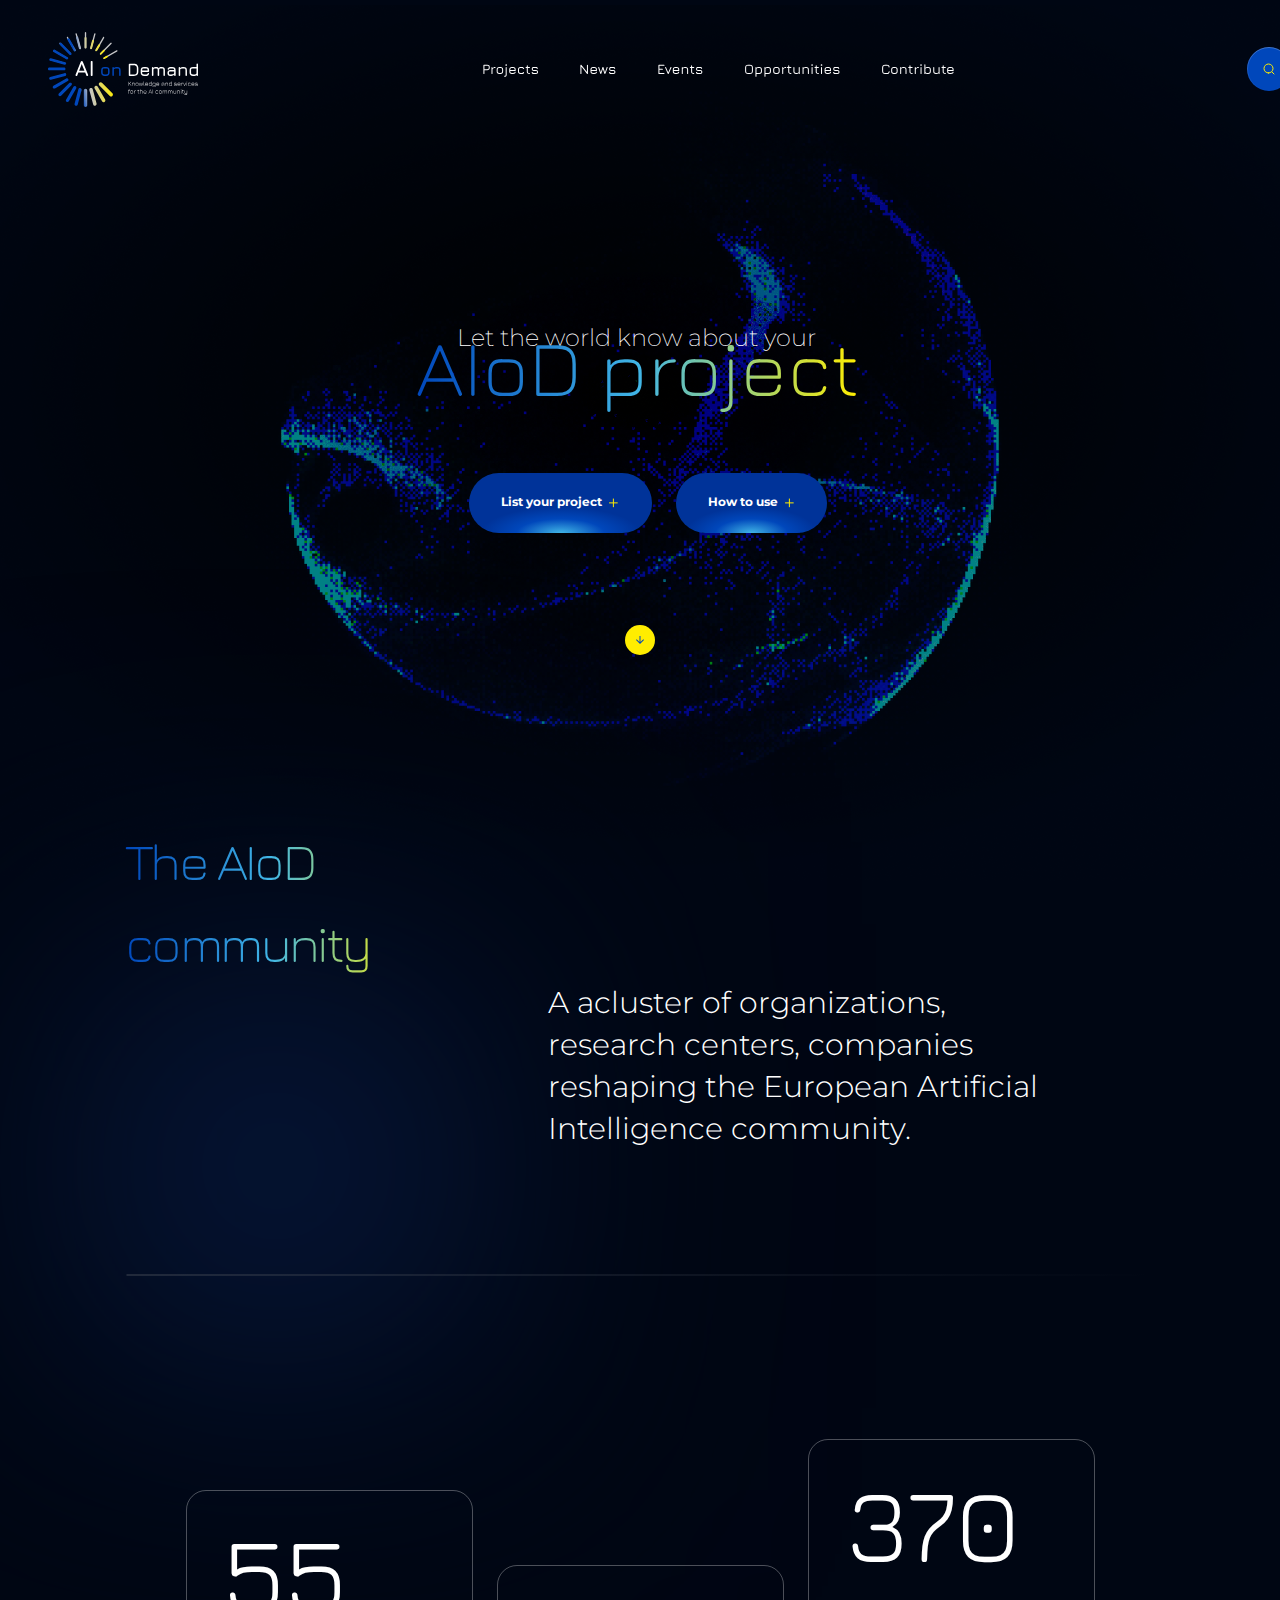
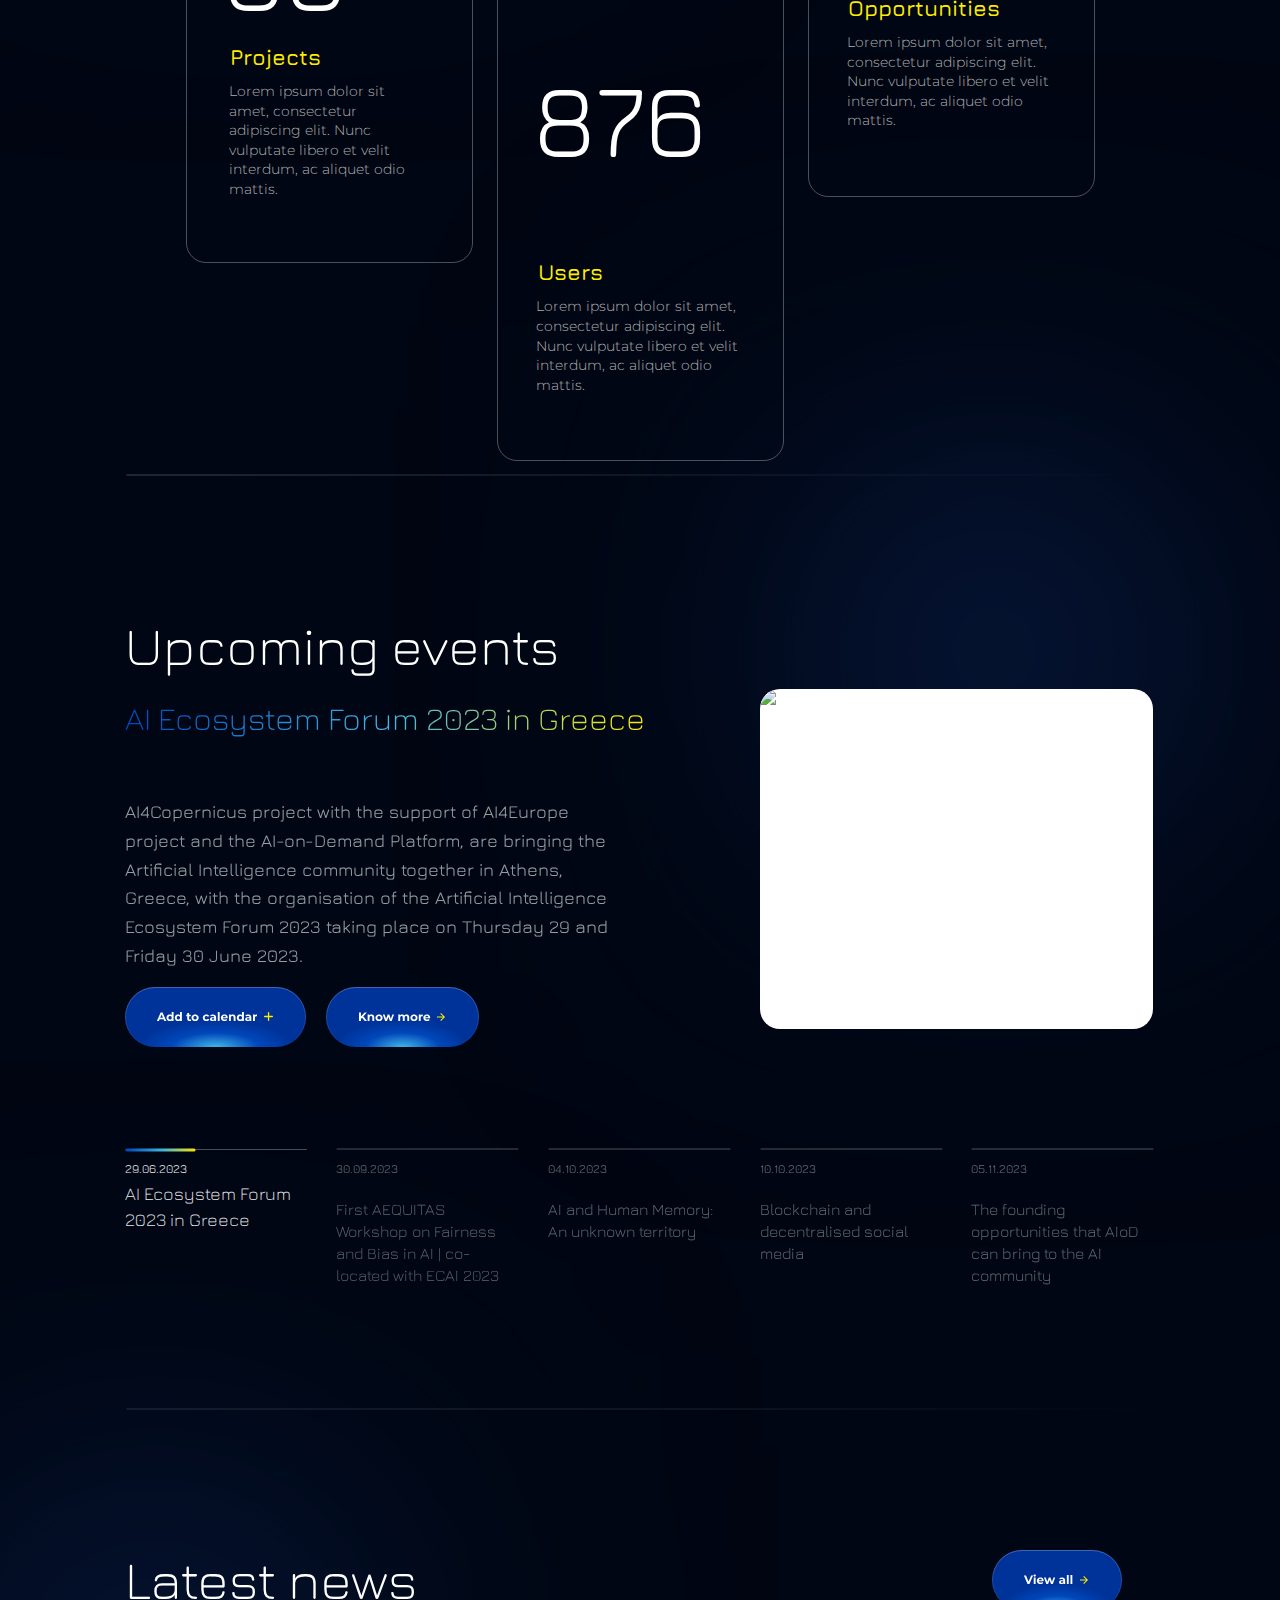
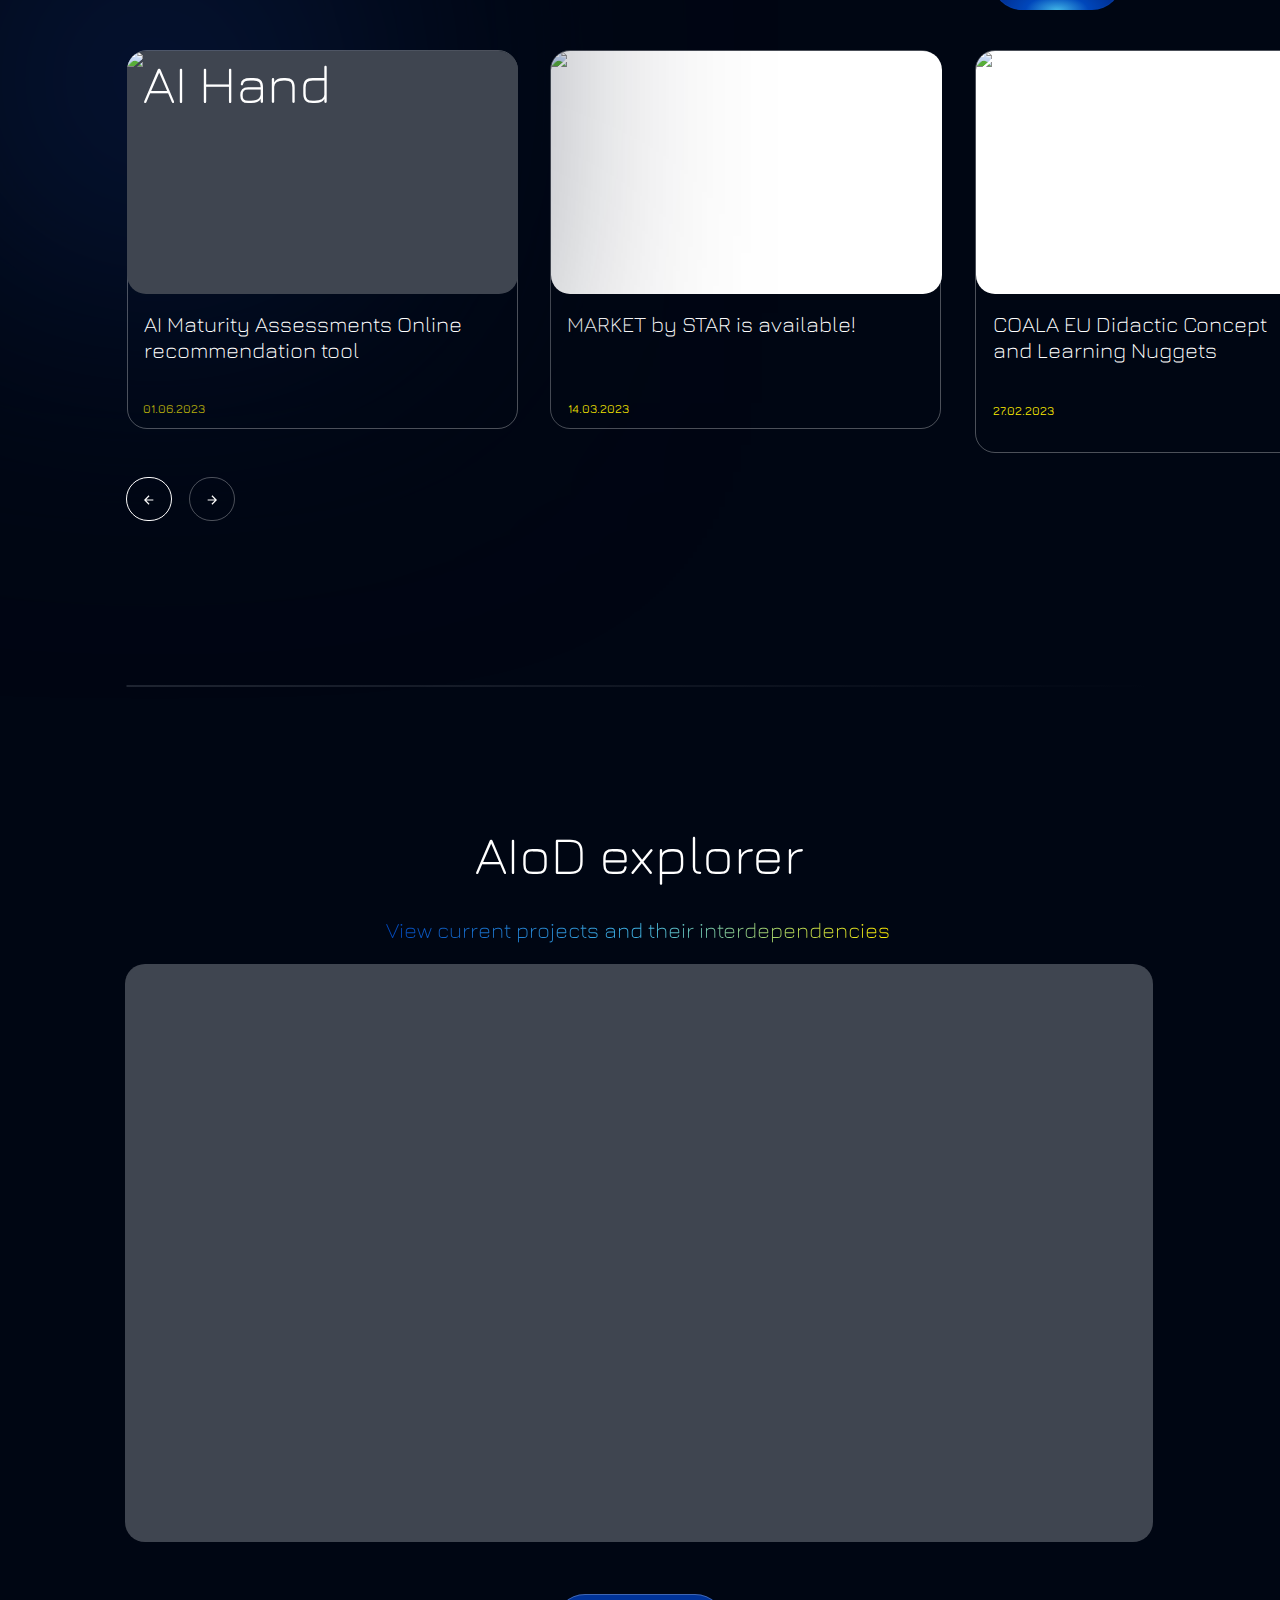
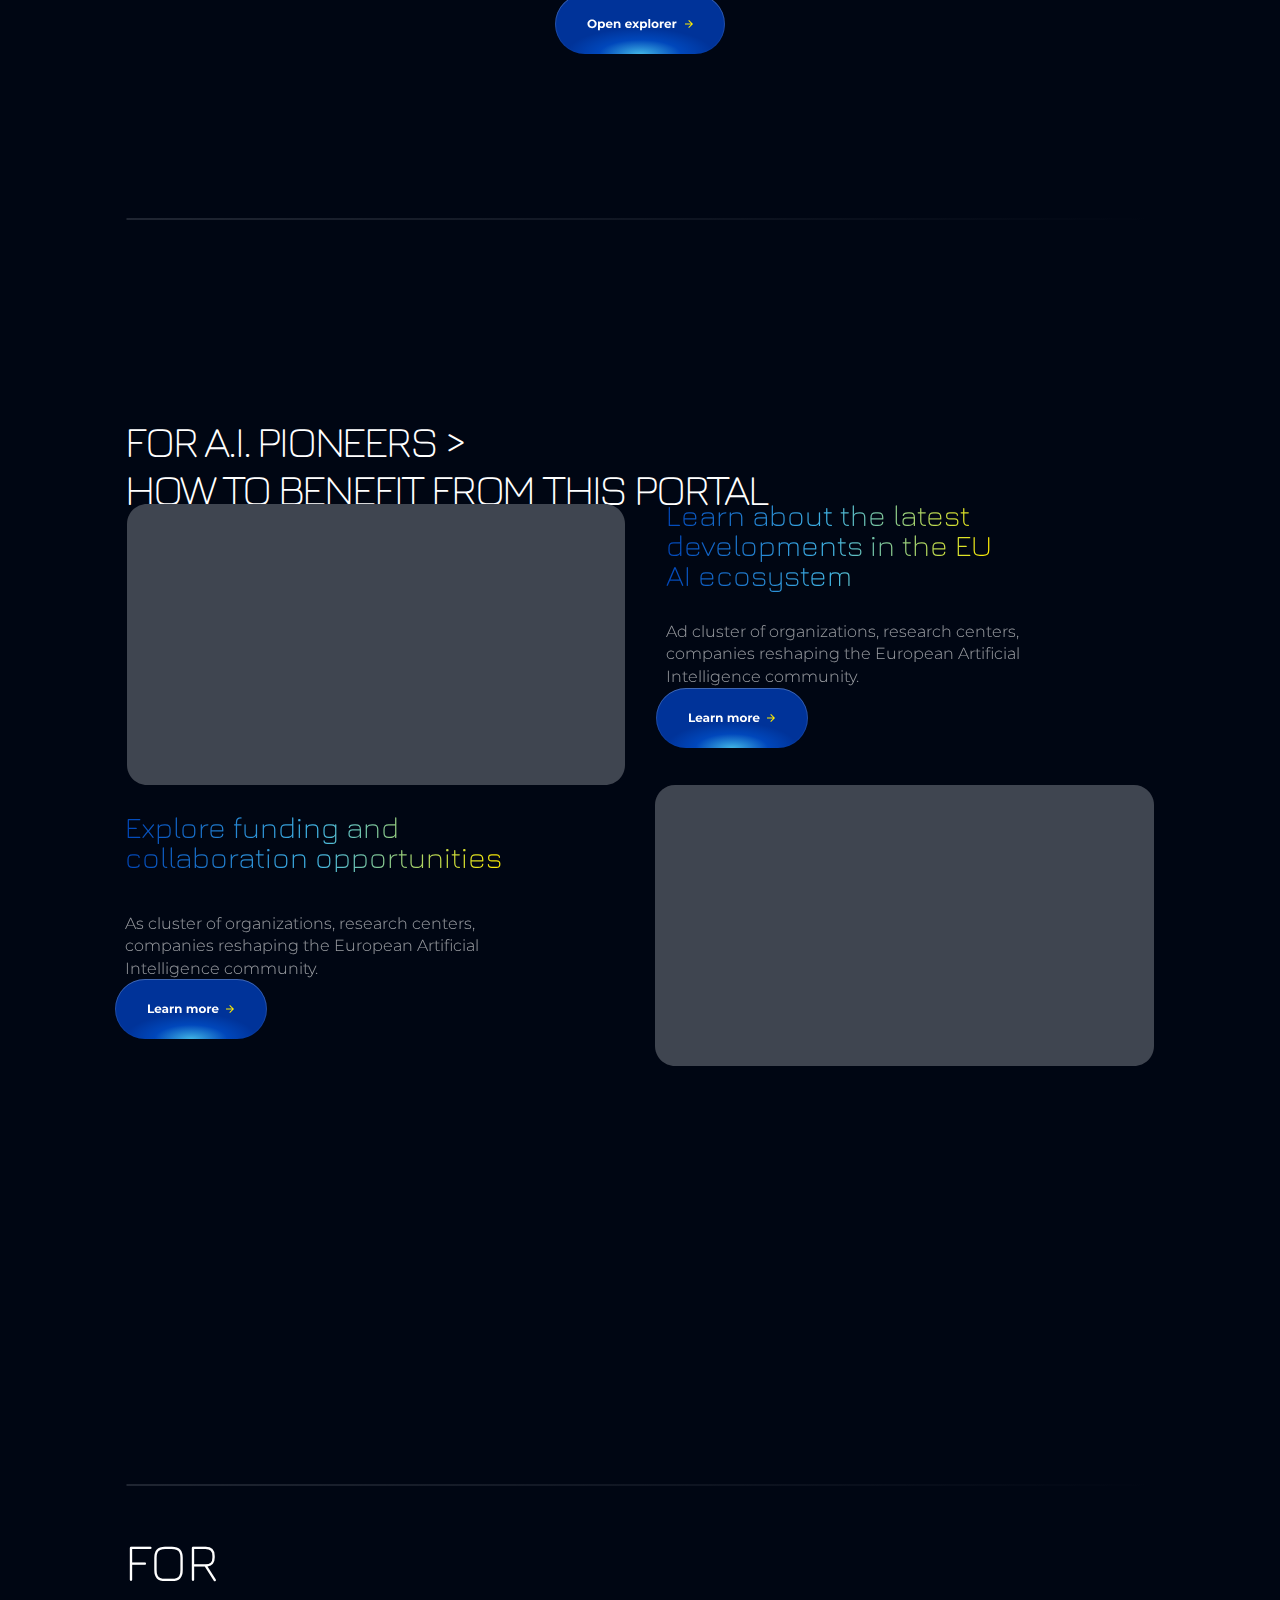
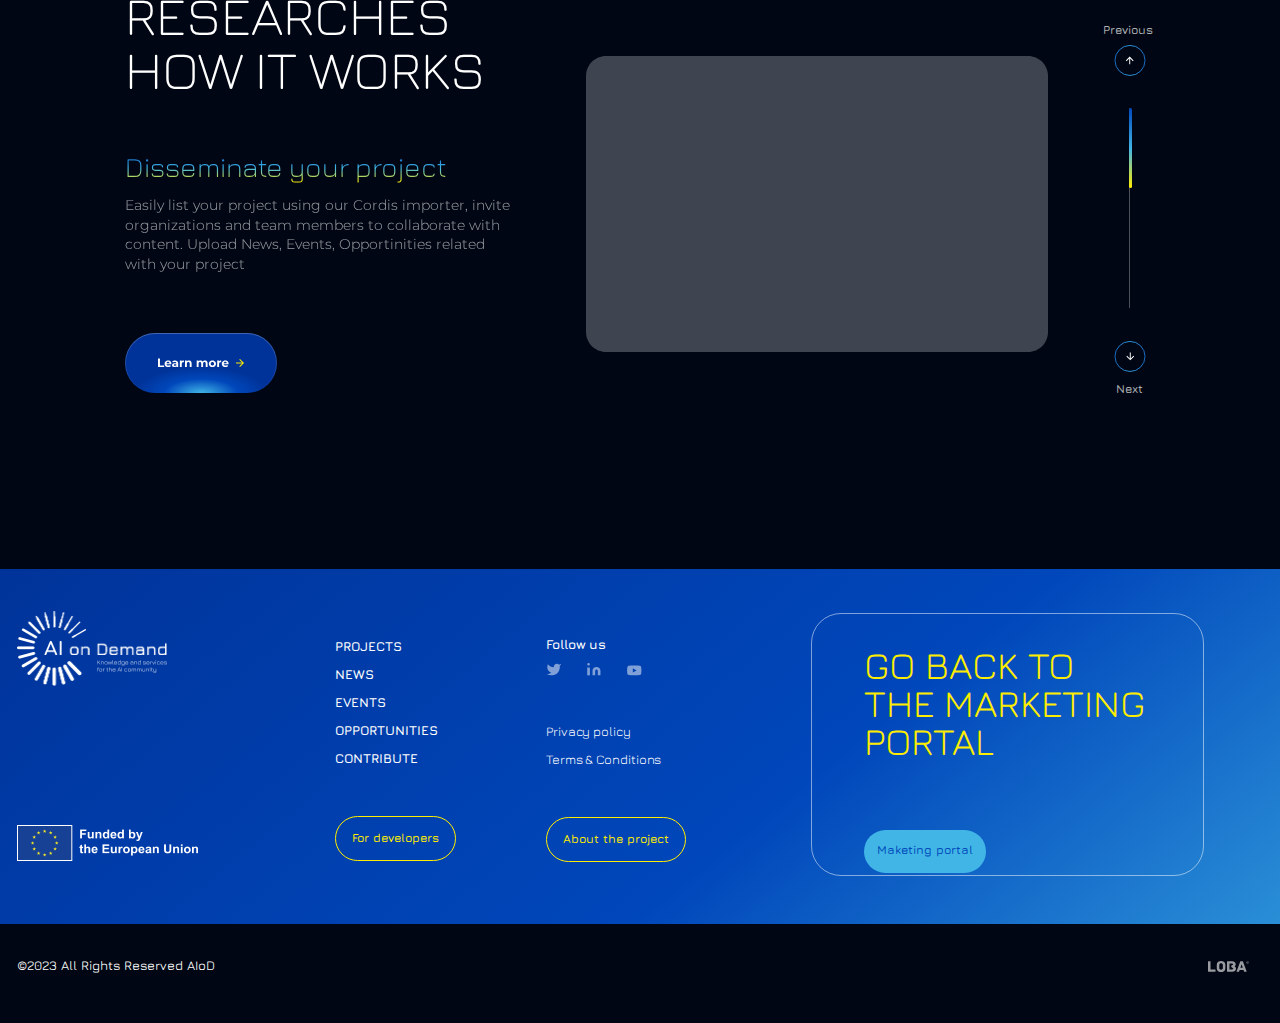
==== index.html @ ac9cb72b "Demo: Index, Login, Register" ====
<!DOCTYPE html>
<html lang="en">
<head>
    <meta charset="utf-8" />
    <!--<meta name=description content="This site was generated with Anima. www.animaapp.com"/>-->
    <!-- <link rel="shortcut icon" type=image/png href="https://animaproject.s3.amazonaws.com/home/favicon.png" /> -->
    <meta name="viewport" content="width=1440, maximum-scale=1.0" />
    <link rel="stylesheet" type="text/css" href="css/main.css" />
    <link rel="stylesheet" type="text/css" href="css/home-1440.css" />
    <link rel="stylesheet" type="text/css" href="css/styleguide.css" />
    <link rel="stylesheet" type="text/css" href="css/globals.css" />
    <title></title>
</head>
<body>
<div class="container-center-horizontal">
    <div class="home-1440 screen">
        <div class="overlap-group9">
            <div class="overlap-group10 jura-light-white-54px">
                <div class="overlap-group7">
                    <img class="frame-32-1" src="img/frame-32-1.png" alt="Frame 32 1" />
                    <div class="rectangle-363"></div>
                    <div class="rectangle-362"></div>
                    <p class="let-the-world-know-about-your valign-text-middle montserrat-extra-light-white-24px">
                        Let the world know about your
                    </p>
                    <div class="a-io-d-project valign-text-middle a-io-d jura-light-white-80px">
                        AIoD project
                    </div>
                    <div class="group-22">
                        <div class="bt">
                            <div class="overlap-group-1">
                                <div class="rectangle-94"></div>
                                <a href="#">
                                <span class="component-60 component">
                                    <span class="know-more montserrat-bold-white-12px">List your project</span>
                                    <img class="send" src="img/send.svg" alt="send" />
                                </span>
                                </a>
                            </div>
                        </div>
                        <div class="bt-1 bt-8">
                            <div class="overlap-group1">
                                <div class="rectangle-94-1"></div>
                                <a href="#">
                                <span class="component-60 component">
                                    <span class="know-more montserrat-bold-white-12px">How to use</span>
                                    <img class="send-1" src="img/send.svg" alt="send" />
                                </span>
                                </a>
                            </div>
                        </div>
                    </div>
                    <p class="a-cluster-of-organiz a-cluster-of montserrat-light-white-30px">
                        A acluster of organizations, research centers, companies reshaping the European Artificial Intelligence
                        community.
                    </p>
                    <div class="the-a-io-d-community jura-light-white-52px">
                        The AIoD community
                    </div>
                    <p class="a-cluster-of-organiz-1 a-cluster-of-organiz-3 montserrat-light-white-16px">
                        Ad cluster of organizations, research centers, companies reshaping the European Artificial Intelligence
                        community.
                    </p>
                    <div class="a-cluster-of-organizations a-cluster-of jura-light-white-30px">
                        Learn about the latest<br />
                        developments in the EU<br />
                        AI ecosystem
                    </div>
                    <p class="a-cluster-of-organiz-2 a-cluster-of-organiz-3 montserrat-light-white-16px">
                        As cluster of organizations, research centers, companies reshaping the European Artificial Intelligence
                        community.
                    </p>
                    <div class="a-cluster-of-organizations-1 jura-light-white-30px">
                        Explore funding and<br /> collaboration opportunities
                    </div>
                    <p class="for-ai-pioneerhow jura-light-white-44px">
                        <span class="jura-light-white-44px">FOR A.I. PIONEERS &gt; <br /> HOW TO BENEFIT FROM THIS PORTAL</span>
                    </p>
                    <div class="group-677">
                        <h1 class="number valign-text-middle jura-normal-white-104px">876</h1>
                        <div class="users jura-semi-bold-yellow-sunshine-22px">Users</div>
                        <p class="lorem-ipsum-dolor-si-2 montserrat-light-silver-chalice-14px">
                            Lorem ipsum dolor sit amet, consectetur adipiscing elit. Nunc vulputate libero et velit interdum, ac
                            aliquet odio mattis.
                        </p>
                    </div>
                    <div class="card01">
                        <div class="img" style="overflow:hidden;background-color: #ffffff;">
                            <img src="https://www.ai4europe.eu/sites/default/files/styles/16_9_2400/public/2023-03/STAR_market_1600x9002.png" alt="Something" width="385" />
                        </div>
                        <div class="texto-1">
                            <div class="pchakra-text">
                                <div class="frame-26">
                                    <p class="i-nergy-open-call-2-evaluation-report valign-text-middle jura-light-white-22px">
                                        MARKET by STAR is available!
                                    </p>
                                </div>
                            </div>
                        </div>
                        <div class="date-container jura-medium-yellow-sunshine-12px">
                            <div class="date valign-text-middle">01.06.2023</div>
                            <div class="date-1 valign-text-middle">14.03.2023</div>
                        </div>
                    </div>
                    <div class="frame-25-1">
                        <p class="ai-ecosystem-forum-2023-in-greece valign-text-middle jura-light-white-32px">
                            AI Ecosystem Forum 2023 in Greece
                        </p>
                        <p class="ai4-copernicus-projec jura-normal-white-18px">
                            AI4Copernicus project with the support of AI4Europe project and the AI-on-Demand Platform, are
                            bringing the Artificial Intelligence community together in Athens, Greece, with the organisation of
                            the Artificial Intelligence Ecosystem Forum 2023 taking place on Thursday 29 and Friday 30 June 2023.
                        </p>
                    </div>
                    <div class="a-io-d-explorer valign-text-middle a-io-d jura-light-white-54px">AIoD explorer</div>
                    <p class="view-current-project valign-text-middle jura-light-white-22px-2">
                        View current projects and their interdependencies
                    </p>
                    <div class="time">
                        <div class="overlap-group5">
                            <div class="destaque">
                                <div class="frame-27">
                                    <div class="spanabsolute-container">
                                        <img class="spanabsolute-1" src="img/span-absolute.svg" alt="span.absolute" />
                                        <div class="spanabsolute-2"></div>
                                    </div>
                                </div>
                                <div class="frame-25-2">
                                    <div class="text-6 valign-text-middle jura-normal-white-12px">29.06.2023</div>
                                    <div class="frame-25-3">
                                        <p class="ai-ecosystem-forum-2023-in-greece-1 valign-text-middle jura-light-white-18px">
                                            AI Ecosystem Forum 2023 in Greece
                                        </p>
                                    </div>
                                </div>
                            </div>
                            <div class="overlap-group1-1">
                                <div class="spanabsolute"></div>
                                <div class="frame-25">
                                    <div class="pchakra-text-1">
                                        <div class="text valign-text-middle jura-normal-white-12px">30.09.2023</div>
                                    </div>
                                    <p class="lorem-ipsum-dolor-si valign-text-middle jura-light-white-16px">
                                        First AEQUITAS Workshop on Fairness and Bias in AI | co-located with ECAI 2023
                                    </p>
                                </div>
                            </div>
                        </div>
                        <div class="overlap-group">
                            <div class="spanabsolute"></div>
                            <div class="frame-25">
                                <div class="pchakra-text-1">
                                    <div class="text valign-text-middle jura-normal-white-12px">04.10.2023</div>
                                </div>
                                <p class="lorem-ipsum-dolor-si-1 valign-text-middle jura-light-white-16px">
                                    AI and Human Memory: An unknown territory
                                </p>
                            </div>
                        </div>
                        <div class="overlap-group">
                            <div class="spanabsolute"></div>
                            <div class="frame-25">
                                <div class="pchakra-text-1">
                                    <div class="text valign-text-middle jura-normal-white-12px">10.10.2023</div>
                                </div>
                                <p class="lorem-ipsum-dolor-si-1 valign-text-middle jura-light-white-16px">
                                    Blockchain and decentralised social media
                                </p>
                            </div>
                        </div>
                        <div class="overlap-group4">
                            <div class="spanabsolute"></div>
                            <div class="frame-25">
                                <div class="pchakra-text-1">
                                    <div class="text valign-text-middle jura-normal-white-12px">05.11.2023</div>
                                </div>
                                <p class="lorem-ipsum-dolor-si valign-text-middle jura-light-white-16px">
                                    The founding opportunities that AIoD can bring to the AI community
                                </p>
                            </div>
                        </div>
                        <div class="frame-25-4">
                            <div class="pchakra-text-2"></div>
                        </div>
                    </div>
                    <div class="img-1" style="overflow:hidden; background-color:#fff;">
                        <img src="https://www.ai4europe.eu/sites/default/files/styles/16_9_2400/public/2023-05/generic%20use_AI%20Ecosystem%20Forum_1033x591_0.jpg" width="600" height="320" alt="AI Ecosystem Forum" />
                    </div>
                    <div class="img-2"></div>
                    <div class="rectangle-347"></div>
                    <div class="rectangle-348"></div>
                    <div class="rectangle-351"></div>
                    <div class="rectangle-352"></div>
                    <div class="rectangle-353"></div>
                    <div class="rectangle-349"></div>
                    <div class="group-663">
                        <img class="rectangle-100" src="img/rectangle-100.svg" alt="Rectangle 100" />
                        <div class="flex-row">
                            <div class="group-662">
                                <p class="for-researches-how-it-works valign-text-middle jura-light-white-54px">
                      <span
                      ><span class="jura-light-white-54px">F</span
                      ><span class="jura-light-white-54px">OR RESEARCHES HOW IT WORKS</span>
                      </span>
                                </p>
                                <div class="disseminate-your-project jura-light-white-28px">Disseminate your project</div>
                                <p class="easily-list-your-pro montserrat-light-white-14px">
                                    Easily list your project using our Cordis importer, invite organizations and team members to
                                    collaborate with content. Upload News, Events, Opportinities related with your project
                                </p>
                            </div>
                            <div class="flex-col">
                                <img class="rectangle-101" src="img/rectangle-101.svg" alt="Rectangle 101" />
                                <img class="rectangle-99" src="img/rectangle-99-1.svg" alt="Rectangle 99" />
                            </div>
                        </div>
                    </div>
                    <div class="group-720">
                        <div class="group-658">
                            <div class="previous valign-text-middle jura-semi-bold-white-12px-2">Previous</div>
                            <div class="frame-24">
                                <img class="frame-24-item" src="img/bt.svg" alt="Bt" />
                                <div class="frame-25-5">
                                    <div class="spanabsolute-container-1">
                                        <div class="spanabsolute-3"></div>
                                        <div class="spanabsolute-4"></div>
                                    </div>
                                </div>
                                <img class="frame-24-item" src="img/bt-1.svg" alt="Bt" />
                            </div>
                        </div>
                        <div class="next valign-text-middle jura-semi-bold-white-12px-2">Next</div>
                    </div>
                    <a href="#">
                        <div class="group-712">
                            <img class="x" src="img/-.svg" alt="+" />
                        </div>
                    </a>
                    <a href="#">
                        <div class="group-713">
                            <img class="vector" src="img/vector.svg" alt="Vector" />
                        </div>
                    </a>
                    <a href="#">
                    <div class="group-716"><img class="vector" src="img/vector.svg" alt="Vector" /></div>
                    </a>
                    <a href="#">
                        <div class="group-713-1 group-713-5"><img class="vector" src="img/vector.svg" alt="Vector" /></div>
                    </a>
                    <a href="#">
                    <div class="group-713-2 group-713-5"><img class="vector" src="img/vector.svg" alt="Vector" /></div>
                    </a>
                    <a href="#">
                        <div class="group-713-3 group-713-5"><img class="vector" src="img/vector.svg" alt="Vector" /></div>
                    </a>
                    <div class="component-61 component">
                        <div class="seta">
                            <a href="#events">
                                <div class="overlap-group-2"><img class="vector" src="img/vector-10.svg" alt="Vector" /></div>
                            </a>
                        </div>
                    </div>
                </div>

                <div class="overlap-group8">
                    <div class="rectangle-364"></div>
                    <div class="latest-news valign-text-middle">Latest news</div>
                    <div class="card01-1 card01-3">
                        <div class="img-3" style="overflow:hidden;">
                            <img src="https://www.ai4europe.eu/sites/default/files/styles/16_9_600/public/2023-06/Immagine%202023-06-01%20120310.png" width="450" alt="AI Hand" />
                        </div>
                        <div class="texto">
                            <div class="pchakra-text">
                                <div class="frame-26">
                                    <p class="irida-labs-to-exhibi valign-text-middle jura-light-white-22px">
                                        AI Maturity Assessments Online<br /> recommendation tool
                                    </p>
                                </div>
                            </div>
                        </div>
                    </div>
                </div>
                <div class="bt-2 bt-8"><img class="send-2" src="img/send-2.svg" alt="send" /></div>
                <div class="group-32">
                    <div class="bt-3 bt-8"><img class="send-3" src="img/send-3.svg" alt="send" /></div>
                </div>
                <a href="#">
                    <div class="group-713-4 group-713-5">
                        <img class="vector" src="img/vector.svg" alt="Vector" />
                    </div>
                </a>
                <div class="group-675">
                    <div class="number valign-text-middle jura-normal-white-104px">55</div>
                    <div class="projects jura-semi-bold-yellow-sunshine-22px">Projects</div>
                    <p class="lorem-ipsum-dolor-si-3 montserrat-light-silver-chalice-14px">
                        Lorem ipsum dolor sit amet, consectetur adipiscing elit. Nunc vulputate libero et velit interdum, ac
                        aliquet odio mattis.
                    </p>
                </div>
                <div class="group-679">
                    <div class="number-1 valign-text-middle jura-normal-white-104px">370</div>
                    <div class="opportunities jura-semi-bold-yellow-sunshine-22px">Opportunities</div>
                    <p class="lorem-ipsum-dolor-si-4 montserrat-light-silver-chalice-14px">
                        Lorem ipsum dolor sit amet, consectetur adipiscing elit. Nunc vulputate libero et velit interdum, ac
                        aliquet odio mattis.
                    </p>
                </div>
                <div class="upcoming-events valign-text-middle" id="events">Upcoming events</div>
                <div class="card01-2 card01-3">
                    <div class="img-4" style="overflow: hidden; background-color: #fff">
                        <img src="https://www.ai4europe.eu/sites/default/files/styles/16_9_2400/public/2023-02/Coala%20logo.jpg" width="385" alt="COALA" />
                    </div>
                    <div class="frame-26-1">
                        <div class="texto">
                            <div class="pchakra-text">
                                <div class="frame-26">
                                    <p class="ai4-media-releases-th valign-text-middle jura-light-white-22px">
                                        COALA EU Didactic Concept<br />
                                        and Learning Nuggets
                                    </p>
                                    <div class="date-2 valign-text-middle jura-medium-yellow-sunshine-12px">27.02.2023</div>
                                </div>
                            </div>
                        </div>
                    </div>
                </div>
            </div>
            <div class="frame-22"></div>
        </div>
        <div class="menu">
            <img class="logotipo" src="img/logotipo-1.svg" alt="logotipo" />
            <div class="frame-22-1">
                <img class="pesquisa" src="img/pesquisa.svg" alt="pesquisa" />
                <a href="login.html">
                    <div class="bt-4 bt-8">
                        <div class="login valign-text-middle jura-semi-bold-yellow-sunshine-12px">Login</div>
                        <img class="icon_login" src="img/icon-login.svg" alt="icon_login" /></div
                    ></a>
            </div>
        </div>
        <div class="frame-14">
            <a href="#"><img class="menu-1 menu-6" src="img/menu.svg" alt="Projects" /></a>
            <a href="#"><img class="menu-2 menu-6" src="img/menu-1.svg" alt="News" /></a>
            <a href="#"><img class="menu-3 menu-6" src="img/menu-2.svg" alt="Events" /></a>
            <a href="#"> <img class="menu-4 menu-6" src="img/menu-3.svg" alt="Opportunities" /></a>
            <a href="#"><img class="menu-5 menu-6" src="img/menu-4.svg" alt="Contribute" /></a>
        </div>
        <div class="group-782">
            <div class="overlap-group6">
                <div class="group-780">
                    <div class="flex-row-1">
                        <div class="flex-row-2">
                            <div class="group-container">
                                <div class="group-container-1 group-container-3">
                                    <div class="group-container-2 group-container-3">
                                        <img class="group" src="img/group@2x.png" alt="Group" />
                                        <img class="group-1" src="img/group-1@2x.png" alt="Group" />
                                    </div>
                                    <img class="group-2" src="img/group-8@2x.png" alt="Group" />
                                </div>
                                <img class="group-189" src="img/group-189-1@2x.png" alt="Group 189" />
                            </div>
                            <div class="bt-5 bt-8">
                                <div class="for-developers valign-text-middle jura-semi-bold-yellow-sunshine-12px">
                                    For developers
                                </div>
                            </div>
                        </div>
                        <div class="flex-col-1 flex-col-3">
                            <div class="follow-us jura-bold-white-13px">Follow us</div>
                            <div class="group-30">
                                <img class="twitter" src="img/twitter.svg" alt="twitter" />
                                <img class="linkedin" src="img/linkedin-1.svg" alt="linkedin" />
                                <img class="youtube" src="img/youtube.svg" alt="youtube" />
                            </div>
                            <div class="group-781">
                                <a href="privacy-policy.html"
                                ><div class="privacy-policy jura-normal-white-13px">Privacy policy</div>
                                </a>
                                <div class="terms-conditions jura-normal-white-13px">Terms &amp; Conditions</div>
                            </div>
                            <div class="bt-6 bt-8">
                                <div class="about-the-project valign-text-middle jura-semi-bold-yellow-sunshine-12px">
                                    About the project
                                </div>
                            </div>
                        </div>
                        <div class="flex-col-2 flex-col-3">
                            <p class="go-back-to-the-marketing-portal valign-text-middle jura-normal-yellow-sunshine-38px">
                                GO BACK TO THE MARKETING PORTAL
                            </p>
                            <div class="bt-7 bt-8">
                                <div class="maketing-portal valign-text-middle jura-semi-bold-absolute-zero-12px">
                                    Maketing portal
                                </div>
                            </div>
                        </div>
                    </div>
                    <div class="flex-row-3">
                        <p class="copyright valign-text-middle jura-medium-white-13px">©2023 All Rights Reserved AIoD</p>
                        <div class="group-777"></div>
                    </div>
                    <div class="about valign-text-middle jura-bold-white-13px">PROJECTS</div>
                    <div class="develop valign-text-middle jura-bold-white-13px">NEWS</div>
                    <div class="develop-1 valign-text-middle develop-4 jura-bold-white-13px">EVENTS</div>
                    <div class="develop-2 valign-text-middle develop-4 jura-bold-white-13px">OPPORTUNITIES</div>
                    <div class="develop-3 valign-text-middle develop-4 jura-bold-white-13px">CONTRIBUTE</div>
                </div>
                <div class="rectangle-365"></div>
            </div>
        </div>
    </div>
</div>
<script src="js/main.js"></script>
</body>
</html>
---- css/main.css ----
:root {
    --aiod-c-black: #000613;
    --aiod-c-blue: #0047BB;
    --aiod-c-cyan: #41B6E6;
    --aiod-c-yellow: #FFED00;
    --aiod-c-white: #FFFFFF;
    --aiod-c-blue-dark: #0F2B67;
    --aiod-c-blue-var: #003399;

    --aiod-gradient: linear-gradient(
            89.86deg,
            var(--aiod-c-blue) 0.15%,
            var(--aiod-c-cyan) 50.55%,
            var(--aiod-c-yellow) 99.91%
    );
    --aiod-gradient-azul: radial-gradient(
            50% 50% at 50% 50%,
            var(--aiod-c-blue) 0%,
            var(--aiod-c-cyan) 100%
    );
    --aiod-gradient-azul-button: radial-gradient(
            43.6% 43.6% at 49.98% 100.45%,
            var(--aiod-c-cyan) 0%,
            var(--aiod-c-blue) 55%,
            var(--aiod-c-blue-var) 100%
    );
    --aiod-gradient-azul-button-hover: radial-gradient(
            129.11% 129.11% at 49.98% 100.45%,
            var(--aiod-c-cyan) 0%,
            var(--aiod-c-blue) 55%,
            var(--aiod-c-blue-var) 100%
    );


    --aiod-gradient-dark: radial-gradient(
            55.8% 55.8% at 50% 44.2%,
            var(--aiod-c-blue-dark) 0%,
            var(--aiod-c-black) 100%
    );
}

body {
    margin: 0;
    background: var(--aiod-c-black);
}

.gradient-text {
    background-color: var(--aiod-c-yellow);
    background-image: var(--aiod-gradient);
    background-size: 100%;
    -webkit-background-clip: text;
    -moz-background-clip: text;
    -webkit-text-fill-color: transparent;
    -moz-text-fill-color: transparent;
}
---- css/home-1440.css ----
/* screen - home-1440 */

.home-1440 {
  align-items: center;
  background-color: var(--blue-charcoal);
  border: 1px none;
  display: flex;
  flex-direction: column;
  height: 7423px;
  overflow: hidden;
  padding: 5px 0;
  width: 1440px;
}

.home-1440 .overlap-group9 {
  align-self: flex-start;
  height: 6796px;
  margin-left: -92px;
  position: relative;
  width: 1538px;
  z-index: 1;
}

.home-1440 .overlap-group10 {
  height: 6796px;
  left: 0;
  position: absolute;
  top: 0;
  width: 1538px;
}

.home-1440 .overlap-group7 {
  height: 6796px;
  left: 92px;
  position: absolute;
  top: 0;
  width: 1440px;
}

.home-1440 .rectangle-363 {
  background: radial-gradient(50% 50% at 50% 50%, rgb(14.6, 42.54, 103.06) 0%, rgb(0, 6, 19) 100%);
  filter: blur(124px);;
  height: 648px;
  left: 747px;
  opacity: 0.6;
  position: absolute;
  top: 1921px;
  width: 654px;
}

.home-1440 .rectangle-362 {
  background: radial-gradient(50% 50% at 50% 50%, rgb(14.6, 42.54, 103.06) 0%, rgb(0, 6, 19) 100%);
  filter: blur(124px);;
  height: 648px;
  left: 29px;
  opacity: 0.6;
  position: absolute;
  top: 837px;
  width: 654px;
}

.home-1440 .a-io-d-project {
  -webkit-background-clip: text !important;
  -webkit-text-fill-color: transparent;
  background: var(--aiod-gradient);
  background-clip: text;
  height: 92px;
  left: 496px;
  line-height: 32px;
  text-fill-color: transparent;
  top: 315px;
}

.home-1440 .group-22 {
  align-items: flex-start;
  display: flex;
  gap: 24px;
  height: 60px;
  left: 549px;
  min-width: 342px;
  position: absolute;
  top: 468px;
}

.home-1440 .bt:hover, .home-1440 .bt-1:hover {
  background: var(--aiod-gradient-azul-button-hover);
}

.home-1440 .bt, .home-1440 .bt-1 {
  align-items: flex-start;
  background: var(--aiod-gradient-azul-button);
  border-radius: 100px;
  cursor: pointer;
  display: flex;
  justify-content: center;

}


.home-1440 .bt {
  min-width: 174px;
}

.home-1440 .bt-1 {
  min-width: 144px;
}

.home-1440 .overlap-group-1 {
  border-radius: 100px;
  height: 60px;
  position: relative;
  width: 183px;
}

.home-1440 .rectangle-94 {
  border: 1px solid transparent !important;
  border-image: linear-gradient(to bottom, rgba(255, 255, 255, 0.5), rgba(255, 255, 255, 0.25) 50%, rgba(255, 255, 255, 0) 100%) 1;
  border-radius: 100px;
  height: 60px;
  left: 4px;
  position: absolute;
  top: 0;
  width: 174px;
}

.home-1440 .component-60 {
  border-radius: 100px;
  gap: 4px;
  left: 0;
  padding: 24px 32px;
  top: 0;
  width: fit-content;
}

.home-1440 .send {
  height: 12px;
  min-width: 12px;
  position: relative;
}

.home-1440 .overlap-group1 {
  border-radius: 100px;
  height: 60px;
  position: relative;
  width: 151px;
}

.home-1440 .a-cluster-of-organiz {
  left: 628px;
  line-height: 42.0px;
  top: 947px;
  width: 500px;
}

.home-1440 .the-a-io-d-community {
  -webkit-background-clip: text !important;
  -webkit-text-fill-color: transparent;
  background: var(--aiod-gradient);
  background-clip: text;
  left: 205px;
  letter-spacing: -2.60px;
  line-height: 82px;
  position: absolute;
  text-fill-color: transparent;
  top: 815px;
  width: 288px;
}
.home-1440 .a-cluster-of-organiz-1 {
  left: 746px;
  top: 5400px;
}
.home-1440 .a-cluster-of-organizations {
  -webkit-background-clip: text !important;
  -webkit-text-fill-color: transparent;
  background: var(--aiod-gradient);
  background-clip: text;
  left: 746px;
  line-height: 30px;
  text-fill-color: transparent;
  top: 5295px;
  height:200px;
  white-space: nowrap;
}

.home-1440 .a-cluster-of-organiz-2 {
  left: 205px;
  top: 5692px;
}

.home-1440 .a-cluster-of-organizations-1 {
  -webkit-background-clip: text !important;
  -webkit-text-fill-color: transparent;
  background: var(--aiod-gradient);
  background-clip: text;
  left: 205px;
  letter-spacing: 0;
  line-height: 30px;
  position: absolute;
  text-fill-color: transparent;
  top: 5607px;
  white-space: nowrap;
}

.home-1440 .for-ai-pioneerhow {
  left: 205px;
  letter-spacing: -2.20px;
  line-height: 48.4px;
  position: absolute;
  top: 5168px;
  width: 712px;
}

.home-1440 .group-677 {
  align-items: flex-start;
  border: 1px solid;
  border-color: var(--white-2);
  border-radius: 20px;
  display: flex;
  flex-direction: column;
  left: 577px;
  min-height: 344px;
  padding: 49px 35px;
  position: absolute;
  top: 1560px;
  width: 287px;
}

.home-1440 .lorem-ipsum-dolor-si-2 {
  align-self: flex-end;
  letter-spacing: 0;
  line-height: 19.6px;
  margin-right: 1px;
  margin-top: 14px;
  min-height: 100px;
  width: 211px;
}

.home-1440 .card01 {
  align-items: flex-start;
  border: 1px solid;
  border-color: var(--white-2);
  border-radius: 20px;
  display: flex;
  flex-direction: column;
  left: 630px;
  min-height: 379px;
  position: absolute;
  top: 3245px;
  width: 391px;
}

.home-1440 .img {
  background-color: var(--bright-gray);
  border-radius: 19px;
  height: 243px;
  width: 391px;
}

.home-1440 .pchakra-text {
  align-items: flex-start;
  display: flex;
  flex-direction: column;
  gap: 24px;
  margin-right: -3.00px;
  padding: 0px 18px 0px 0px;
  position: relative;
  width: 361px;
}

.home-1440 .date {
  height: 18px;
  letter-spacing: 0;
  line-height: 18px;
  min-width: 65px;
  white-space: nowrap;
}

.home-1440 .frame-25-1 {
  align-items: flex-start;
  display: flex;
  flex-direction: column;
  gap: 10px;
  left: 205px;
  min-height: 312px;
  position: absolute;
  top: 2325px;
  width: 608px;
}

.home-1440 .a-io-d-explorer {
  height: 34px;
  left: 555px;
  line-height: 44px;
  top: 4032px;
  white-space: nowrap;
}

.home-1440 .view-current-project {
  -webkit-background-clip: text !important;
  -webkit-text-fill-color: transparent;
  background: var(--aiod-gradient);
  background-clip: text;
  height: 44px;
  left: 466px;
  letter-spacing: 0;
  line-height: 74px;
  position: absolute;
  text-align: center;
  text-fill-color: transparent;
  top: 4081px;
  white-space: nowrap;
}

.home-1440 .time {
  align-items: flex-end;
  display: flex;
  height: 101px;
  left: 205px;
  min-width: 1230px;
  position: absolute;
  top: 2743px;
}

.home-1440 .overlap-group5 {
  height: 101px;
  position: relative;
  width: 393px;
}

.home-1440 .spanabsolute-container {
  height: 3px;
  position: relative;
  width: 182px;
}

.home-1440 .spanabsolute-1 {
  height: 1px;
  left: 0;
  position: absolute;
  top: 1px;
  width: 182px;
}

.home-1440 .spanabsolute-2 {
  background: linear-gradient(180deg, rgb(0, 71, 187) 0%, rgb(65, 182, 230) 51.04%, rgb(255, 237, 0) 100%);
  border-radius: 9999px;
  height: 70px;
  left: 34px;
  position: absolute;
  top: -33px;
  transform: rotate(-90.00deg);
  width: 3px;
}

.home-1440 .frame-25-2 {
  align-items: flex-start;
  display: flex;
  flex-direction: column;
  gap: 4px;
  position: relative;
  width: fit-content;
}

.home-1440 .text-6 {
  letter-spacing: 0;
  line-height: 18px;
  margin-top: -1.00px;
  position: relative;
  white-space: nowrap;
  width: fit-content;
}

.home-1440 .frame-25-3 {
  align-items: flex-start;
  display: flex;
  flex-direction: column;
  gap: 8px;
  position: relative;
  width: fit-content;
}

.home-1440 .spanabsolute {
  background-color: var(--white);
  border-radius: 9999px;
  height: 182px;
  left: 91px;
  opacity: 0.3;
  position: absolute;
  top: -91px;
  transform: rotate(-90.00deg);
  width: 1px;
}

.home-1440 .pchakra-text-1 {
  align-items: flex-start;
  display: flex;
  padding: 0px 154.33px 0px 0px;
  position: relative;
  width: fit-content;
}

.home-1440 .text {
  letter-spacing: 0;
  line-height: 18px;
  margin-top: -1.00px;
  opacity: 0.4;
  position: relative;
  white-space: nowrap;
  width: fit-content;
}

.home-1440 .lorem-ipsum-dolor-si {
  letter-spacing: 0;
  line-height: 22px;
  opacity: 0.4;
  position: relative;
  width: 180px;
}

.home-1440 .overlap-group {
  height: 100px;
  margin-left: 30px;
  position: relative;
  width: 182px;
}

.home-1440 .lorem-ipsum-dolor-si-1 {
  letter-spacing: 0;
  line-height: 22px;
  opacity: 0.4;
  position: relative;
  width: 182px;
}

.home-1440 .overlap-group4 {
  height: 100px;
  margin-left: 29px;
  position: relative;
  width: 182px;
}

.home-1440 .frame-25-4 {
  align-items: flex-start;
  align-self: flex-start;
  display: flex;
  flex-direction: column;
  gap: 4px;
  margin-left: 30px;
  margin-top: 1px;
  position: relative;
  width: fit-content;
}

.home-1440 .img-1 {
  background-color: var(--bright-gray);
  border-radius: 20px;
  height: 340px;
  left: 840px;
  position: absolute;
  top: 2284px;
  width: 393px;
}

.home-1440 .img-2 {
  background-color: var(--bright-gray);
  border-radius: 20px;
  height: 578px;
  left: 205px;
  position: absolute;
  top: 4159px;
  width: 1028px;
}

.home-1440 .rectangle-347 {
  background: linear-gradient(180deg, rgb(63, 69, 81) 0%, rgba(63, 69, 81, 0) 100%);
  height: 1028px;
  left: 720px;
  position: absolute;
  top: 4500px;
  transform: rotate(-90.00deg);
  width: 1px;
}

.home-1440 .rectangle-348 {
  background: linear-gradient(180deg, rgb(63, 69, 81) 0%, rgba(63, 69, 81, 0) 100%);
  height: 1028px;
  left: 720px;
  position: absolute;
  top: 3367px;
  transform: rotate(-90.00deg);
  width: 1px;
}

.home-1440 .rectangle-351 {
  background: linear-gradient(180deg, rgb(63, 69, 81) 0%, rgba(63, 69, 81, 0) 100%);
  height: 1028px;
  left: 720px;
  position: absolute;
  top: 2490px;
  transform: rotate(-90.00deg);
  width: 1px;
}

.home-1440 .rectangle-352 {
  background: linear-gradient(180deg, rgb(63, 69, 81) 0%, rgba(63, 69, 81, 0) 100%);
  height: 1028px;
  left: 720px;
  position: absolute;
  top: 1556px;
  transform: rotate(-90.00deg);
  width: 1px;
}

.home-1440 .rectangle-353 {
  background: linear-gradient(180deg, rgb(63, 69, 81) 0%, rgba(63, 69, 81, 0) 100%);
  height: 1028px;
  left: 720px;
  position: absolute;
  top: 756px;
  transform: rotate(-90.00deg);
  width: 1px;
}

.home-1440 .rectangle-349 {
  background: linear-gradient(180deg, rgb(63, 69, 81) 0%, rgba(63, 69, 81, 0) 100%);
  height: 1028px;
  left: 720px;
  position: absolute;
  top: 5766px;
  transform: rotate(-90.00deg);
  width: 1px;
}

.home-1440 .group-663 {
  align-items: flex-start;
  display: flex;
  flex-direction: column;
  left: 205px;
  min-height: 1448px;
  position: absolute;
  top: 5299px;
  width: 1029px;
}

.home-1440 .flex-row {
  align-items: flex-end;
  display: flex;
  gap: 60px;
  height: 1167px;
  min-width: 1029px;
}

.home-1440 .disseminate-your-project {
  -webkit-background-clip: text !important;
  -webkit-text-fill-color: transparent;
  background: linear-gradient(180deg, rgb(0, 71, 187) 0%, rgb(65, 182, 230) 51.04%, rgb(255, 237, 0) 100%);
  background-clip: text;
  letter-spacing: 0;
  line-height: 30.8px;
  margin-top: 31px;
  min-height: 31px;
  text-fill-color: transparent;
  white-space: nowrap;
}

.home-1440 .easily-list-your-pro {
  letter-spacing: 0;
  line-height: 19.6px;
  margin-top: 13px;
  min-height: 85px;
  opacity: 0.6;
  width: 394px;
}

.home-1440 .flex-col {
  align-items: flex-start;
  display: flex;
  flex-direction: column;
  gap: 590px;
  min-height: 1167px;
  width: 568px;
}

.home-1440 .group-720 {
  align-items: center;
  display: flex;
  flex-direction: column;
  gap: 5px;
  left: 1183px;
  min-height: 383px;
  position: absolute;
  top: 6413px;
  width: 53px;
}

.home-1440 .spanabsolute-3 {
  background-color: var(--white);
  border-radius: 9999px;
  height: 200px;
  left: 0;
  opacity: 0.3;
  position: absolute;
  top: 0;
  width: 1px;
}

.home-1440 .group-712 {
  align-items: flex-start;
  background-image: url(../img/btn-principal-1.svg);
  background-size: 100% 100%;
  display: flex;
  height: 60px;
  justify-content: flex-end;
  left: 205px;
  min-width: 181px;
  padding: 25px 33px;
  position: absolute;
  top: 2582px;
}

.home-1440 .group-713 {
  align-items: center;
  background-image: url(../img/btn-principal-2.svg);
  background-size: 100% 100%;
  display: flex;
  height: 60px;
  justify-content: flex-end;
  left: 406px;
  min-width: 153px;
  padding: 0 34px;
  position: absolute;
  top: 2582px;
}

.home-1440 .vector {
  height: 8px;
  width: 8px;
}

.home-1440 .group-716 {
  align-items: center;
  background-image: url(../img/btn-principal-4.svg);
  background-size: 100% 100%;
  display: flex;
  height: 60px;
  justify-content: flex-end;
  left: 635px;
  min-width: 170px;
  padding: 0 32px;
  position: absolute;
  top: 4789px;
}

.home-1440 .group-713-1 {
  background-image: url(../img/btn-principal-5.svg);
  left: 736px;
  min-width: 152px;
  padding: 0 33px;
  top: 5483px;
}

.home-1440 .group-713-2 {
  background-image: url(../img/btn-principal-6.svg);
  left: 195px;
  min-width: 152px;
  padding: 0 33px;
  top: 5774px;
}

.home-1440 .group-713-3 {
  background-image: url(../img/btn-principal-7.svg);
  left: 205px;
  min-width: 152px;
  padding: 0 33px;
  top: 6728px;
}

.home-1440 .component-61 {
  height: 102px;
  left: 705px;
  min-width: 30px;
  top: 620px;
}

.home-1440 .overlap-group-2 {
  align-items: center;
  border-radius: 100px;
  display: flex;
  height: 30px;
  min-width: 30px;
  padding: 0 11px;
}

.home-1440 .overlap-group8 {
  height: 674px;
  left: 0;
  position: absolute;
  top: 2950px;
  width: 690px;
}

.home-1440 .irida-labs-to-exhibi {
  letter-spacing: 0;
  line-height: 26.4px;
  margin-top: -1.00px;
  position: relative;
  width: 354px;
}

.home-1440 .bt-2 {
  align-items: flex-start;
  border: 1px solid;
  border-color: var(--white-2);
  height: 44px;
  left: 361px;
  min-width: 44px;
  padding: 14px 15px;
  position: absolute;
  top: 3672px;
}

.home-1440 .send-2 {
  height: 14px;
  width: 14px;
}

.home-1440 .group-32 {
  align-items: flex-start;
  display: flex;
  height: 44px;
  left: 298px;
  min-width: 44px;
  position: absolute;
  top: 3672px;
  transform: rotate(180deg);
}

.home-1440 .bt-3 {
  align-items: flex-end;
  border-width: 1px;
  border-style: solid;
  height: 44px;
  min-width: 44px;
  padding: 14px 15px;
}

.home-1440 .send-3 {
  height: 14px;
  transform: rotate(-180deg);
  width: 14px;
}

.home-1440 .group-713-4 {
  background-image: url(../img/btn-principal-3.svg);
  left: 1164px;
  min-width: 130px;
  padding: 0 34px;
  top: 3145px;
}

.home-1440 .group-675 {
  align-items: flex-start;
  border: 1px solid;
  border-color: var(--white-2);
  border-radius: 20px;
  display: flex;
  flex-direction: column;
  left: 358px;
  min-height: 342px;
  padding: 48px 36px;
  position: absolute;
  top: 1485px;
  width: 287px;
}

.home-1440 .lorem-ipsum-dolor-si-3 {
  align-self: center;
  letter-spacing: 0;
  line-height: 19.6px;
  margin-right: 2.0px;
  margin-top: 14px;
  min-height: 100px;
  width: 199px;
}

.home-1440 .group-679 {
  align-items: flex-start;
  border: 1px solid;
  border-color: var(--white-2);
  border-radius: 20px;
  display: flex;
  flex-direction: column;
  left: 980px;
  min-height: 342px;
  padding: 49px 38px;
  position: absolute;
  top: 1434px;
  width: 287px;
}

.home-1440 .upcoming-events {
  height: 34px;
  left: 297px;
  letter-spacing: 0;
  line-height: 44px;
  position: absolute;
  top: 2223px;
  white-space: nowrap;
}

.home-1440 .card01-2 {
  left: 1147px;
  padding: 0px 0px 32px;
  top: 3245px;
  width: fit-content;
}

.home-1440 .frame-22 {
  height: 18px;
  left: 297px;
  position: absolute;
  top: 2117px;
  width: 184px;
}

.home-1440 .menu {
  align-items: center;
  display: flex;
  gap: 1049px;
  height: 75px;
  left: 48px;
  min-width: 1344px;
  position: fixed;
  top: 32px;
  z-index: 3;
}

.home-1440 .logotipo {
  height: 75px;
  width: 150px;
}

.home-1440 .bt-4 {
  align-items: center;
  background-color: var(--blue-2);
  border: 1px solid transparent !important;
  border-image: linear-gradient(to bottom, rgba(255, 255, 255, 0.5), rgba(255, 255, 255, 0.25) 53.65%, rgba(255, 255, 255, 0) 100%) 1;
  cursor: pointer;
  gap: 8px;
  justify-content: center;
  padding: 10px 16px;
  position: relative;
  width: fit-content;
}

.home-1440 .frame-14 {
  align-items: flex-start;
  display: flex;
  gap: 8px;
  left: 466px;
  position: fixed;
  top: 47px;
  width: fit-content;
  z-index: 4;
}

.home-1440 .menu-1 {
  min-width: 89px;
}

.home-1440 .menu-2 {
  min-width: 70px;
}

.home-1440 .menu-3 {
  min-width: 79px;
}

.home-1440 .menu-4 {
  min-width: 129px;
}

.home-1440 .menu-5 {
  min-width: 106px;
}

.home-1440 .group-782 {
  align-items: flex-start;
  display: flex;
  margin-top: 168px;
  min-width: 1324px;
  z-index: 2;
}

.home-1440 .overlap-group6 {
  height: 406px;
  position: relative;
  width: 1330px;
}

.home-1440 .group-780 {
  height: 406px;
  left: 0;
  position: absolute;
  top: 0;
  width: 1330px;
}

.home-1440 .flex-row-1 {
  align-items: center;
  background-image: url(../img/rectangle-99-2.svg);
  background-size: 100% 100%;
  display: flex;
  height: 355px;
  left: 0;
  min-width: 1324px;
  padding: 42px;
  position: absolute;
  top: 0;
}

.home-1440 .flex-row-2 {
  align-items: flex-end;
  align-self: flex-start;
  display: flex;
  gap: 137px;
  height: 250px;
  min-width: 439px;
}

.home-1440 .group-container {
  align-items: flex-start;
  display: flex;
  flex-direction: column;
  gap: 139px;
  min-height: 250px;
  width: 181px;
}

.home-1440 .group-container-1 {
  position: relative;
}

.home-1440 .group-container-2 {
  left: 0;
  position: absolute;
  top: 0;
}

.home-1440 .group {
  height: 15px;
  left: 27px;
  position: absolute;
  top: 29px;
  width: 123px;
}

.home-1440 .group-1 {
  height: 75px;
  left: 0;
  position: absolute;
  top: 0;
  width: 69px;
}

.home-1440 .group-2 {
  height: 13px;
  left: 80px;
  position: absolute;
  top: 49px;
  width: 70px;
}

.home-1440 .bt-5 {
  align-items: center;
  border: 1px solid;
  border-color: var(--yellow);
  gap: 8px;
  justify-content: center;
  padding: 10px 16px;
  position: relative;
  width: fit-content;
}

.home-1440 .flex-col-1 {
  margin-left: 90px;
  margin-top: 2.0px;
  min-height: 227px;
  width: 137px;
}

.home-1440 .group-30 {
  align-items: flex-end;
  display: flex;
  gap: 25px;
  margin-top: 8px;
  min-width: 95px;
  opacity: 0.5;
  padding: 0 0.0px;
}

.home-1440 .bt-6 {
  align-items: center;
  border: 1px solid;
  border-color: var(--yellow);
  gap: 8px;
  justify-content: center;
  margin-top: 47px;
  padding: 10px 16px;
  position: relative;
  width: fit-content;
}

.home-1440 .bt-7 {
  align-items: center;
  background-color: var(--blue);
  gap: 8px;
  height: 43px;
  justify-content: center;
  margin-left: 0.19px;
  padding: 10px 16px;
  position: relative;
  width: 122px;
}

.home-1440 .flex-row-3 {
  align-items: center;
  display: flex;
  gap: 992px;
  height: 18px;
  left: 42px;
  min-width: 1232px;
  position: absolute;
  top: 388px;
}

.home-1440 .group-777 {
  background-image: url(../img/frame-1.svg);
  background-size: 100% 100%;
  height: 11px;
  margin-top: 1.0px;
  width: 41px;
}

.home-1440 .develop {
  height: 24px;
  left: 360px;
  letter-spacing: 0;
  line-height: 24px;
  position: absolute;
  top: 93px;
  white-space: nowrap;
}

.home-1440 .bt-8 {
  border-radius: 100px;
  display: flex;
}

.home-1440 .group-container-3 {
  height: 75px;
  width: 150px;
}

.home-1440 .menu-6 {
  height: 44px;
  position: relative;
}
---- css/styleguide.css ----
:root { 
  --alto: #d9d9d9;
  --black: #000000;
  --black-2: #00000033;
  --black-3: #00000080;
  --blue: #41b6e6;
  --blue-2: #0047bb;
  --blue-charcoal: #000613;
  --bright-gray: #3f4550;
  --mercury: #e3e5e885;
  --silver-chalice: #afafaf;
  --stack: #8f8f8f;
  --white: #ffffff;
  --white-2: #ffffff4c;
  --white-3: #ffffff80;
  --white-4: #ffffffb2;
  --yellow: #ffed00;
 
  --font-size-l: 22px;
  --font-size-m: 18px;
  --font-size-s: 16px;
  --font-size-xl: 30px;
  --font-size-xs: 14px;
  --font-size-xxs: 13px;
  --font-size-xxxs: 12px;
 
  --font-family-jura: "Jura", Helvetica;
  --font-family-montserrat: "Montserrat", Helvetica;
}
.jura-bold-white-13px {
  color: var(--white);
  font-family: var(--font-family-jura);
  font-size: var(--font-size-xxs);
  font-style: normal;
  font-weight: 700;
}

.jura-normal-white-12px {
  color: var(--white);
  font-family: var(--font-family-jura);
  font-size: var(--font-size-xxxs);
  font-style: normal;
  font-weight: 400;
}

.jura-light-white-16px {
  color: var(--white);
  font-family: var(--font-family-jura);
  font-size: var(--font-size-s);
  font-style: normal;
  font-weight: 300;
}

.jura-semi-bold-yellow-sunshine-12px {
  color: var(--yellow);
  font-family: var(--font-family-jura);
  font-size: var(--font-size-xxxs);
  font-style: normal;
  font-weight: 600;
}

.jura-light-white-54px {
  color: var(--white);
  font-family: var(--font-family-jura);
  font-size: 54px;
  font-style: normal;
  font-weight: 300;
}

.montserrat-bold-white-12px {
  color: var(--white);
  font-family: var(--font-family-montserrat);
  font-size: var(--font-size-xxxs);
  font-style: normal;
  font-weight: 700;
}

.jura-normal-white-13px {
  color: var(--white);
  font-family: var(--font-family-jura);
  font-size: var(--font-size-xxs);
  font-style: normal;
  font-weight: 400;
}

.jura-medium-white-13px {
  color: var(--white);
  font-family: var(--font-family-jura);
  font-size: var(--font-size-xxs);
  font-style: normal;
  font-weight: 500;
}

.jura-light-white-44px {
  color: var(--white);
  font-family: var(--font-family-jura);
  font-size: 44px;
  font-style: normal;
  font-weight: 300;
}

.jura-normal-white-104px {
  color: var(--white);
  font-family: var(--font-family-jura);
  font-size: 104px;
  font-style: normal;
  font-weight: 400;
}

.jura-semi-bold-yellow-sunshine-22px {
  color: var(--yellow);
  font-family: var(--font-family-jura);
  font-size: var(--font-size-l);
  font-style: normal;
  font-weight: 600;
}

.montserrat-light-silver-chalice-14px {
  color: var(--silver-chalice);
  font-family: var(--font-family-montserrat);
  font-size: var(--font-size-xs);
  font-style: normal;
  font-weight: 300;
}

.jura-light-white-22px {
  color: var(--white);
  font-family: var(--font-family-jura);
  font-size: var(--font-size-l);
  font-style: normal;
  font-weight: 300;
}

.jura-medium-yellow-sunshine-12px {
  color: var(--yellow);
  font-family: var(--font-family-jura);
  font-size: var(--font-size-xxxs);
  font-style: normal;
  font-weight: 500;
}

.jura-light-white-18px {
  color: var(--white);
  font-family: var(--font-family-jura);
  font-size: var(--font-size-m);
  font-style: normal;
  font-weight: 300;
}

.jura-normal-mercury-12px {
  color: var(--mercury);
  font-family: var(--font-family-jura);
  font-size: var(--font-size-xxxs);
  font-style: normal;
  font-weight: 400;
}

.jura-semi-bold-white-12px {
  color: var(--white);
  font-family: var(--font-family-jura);
  font-size: var(--font-size-xxxs);
  font-style: normal;
  font-weight: 600;
}

.jura-light-white-52px {
  font-family: var(--font-family-jura);
  font-size: 52px;
  font-style: normal;
  font-weight: 300;
}

.jura-normal-white-18px {
  color: var(--white);
  font-family: var(--font-family-jura);
  font-size: var(--font-size-m);
  font-style: normal;
  font-weight: 400;
}

.jura-normal-yellow-sunshine-38px {
  color: var(--yellow);
  font-family: var(--font-family-jura);
  font-size: 38px;
  font-style: normal;
  font-weight: 400;
}

.jura-semi-bold-absolute-zero-12px {
  color: var(--blue-2);
  font-family: var(--font-family-jura);
  font-size: var(--font-size-xxxs);
  font-style: normal;
  font-weight: 600;
}

.montserrat-light-white-16px {
  color: var(--white);
  font-family: var(--font-family-montserrat);
  font-size: var(--font-size-s);
  font-style: normal;
  font-weight: 300;
}

.jura-light-white-30px {
  font-family: var(--font-family-jura);
  font-size: var(--font-size-xl);
  font-style: normal;
  font-weight: 300;
}

.jura-semi-bold-white-12px-2 {
  color: var(--white-4);
  font-family: var(--font-family-jura);
  font-size: var(--font-size-xxxs);
  font-style: normal;
  font-weight: 600;
}

.jura-light-white-32px {
  font-family: var(--font-family-jura);
  font-size: 32px;
  font-style: normal;
  font-weight: 300;
}

.jura-bold-white-30px {
  color: var(--white);
  font-family: var(--font-family-jura);
  font-size: var(--font-size-xl);
  font-style: normal;
  font-weight: 700;
}

.jura-semi-bold-white-14px {
  color: var(--white-3);
  font-family: var(--font-family-jura);
  font-size: var(--font-size-xs);
  font-style: normal;
  font-weight: 600;
}

.jura-bold-white-15px {
  color: var(--white);
  font-family: var(--font-family-jura);
  font-size: 15px;
  font-style: normal;
  font-weight: 700;
}

.montserrat-semi-bold-picton-blue-13px {
  color: var(--blue);
  font-family: var(--font-family-montserrat);
  font-size: var(--font-size-xxs);
  font-style: normal;
  font-weight: 600;
}

.jura-medium-white-14px {
  color: var(--white);
  font-family: var(--font-family-jura);
  font-size: var(--font-size-xs);
  font-style: normal;
  font-weight: 500;
}

.jura-normal-white-16px {
  color: var(--white);
  font-family: var(--font-family-jura);
  font-size: var(--font-size-s);
  font-style: normal;
  font-weight: 400;
}

.montserrat-light-white-30px {
  color: var(--white);
  font-family: var(--font-family-montserrat);
  font-size: var(--font-size-xl);
  font-style: normal;
  font-weight: 300;
}

.jura-light-white-22px-2 {
  font-family: var(--font-family-jura);
  font-size: var(--font-size-l);
  font-style: normal;
  font-weight: 300;
}

.jura-light-white-28px {
  font-family: var(--font-family-jura);
  font-size: 28px;
  font-style: normal;
  font-weight: 300;
}

.montserrat-light-white-14px {
  color: var(--white);
  font-family: var(--font-family-montserrat);
  font-size: var(--font-size-xs);
  font-style: normal;
  font-weight: 300;
}

.montserrat-extra-light-white-56px {
  color: var(--white);
  font-family: var(--font-family-montserrat);
  font-size: 56px;
  font-style: normal;
  font-weight: 200;
}

.jura-light-yellow-sunshine-18px {
  color: var(--yellow);
  font-family: var(--font-family-jura);
  font-size: var(--font-size-m);
  font-style: normal;
  font-weight: 300;
}

.jura-light-stack-16px {
  color: var(--stack);
  font-family: var(--font-family-jura);
  font-size: var(--font-size-s);
  font-style: normal;
  font-weight: 300;
}

.jura-bold-yellow-sunshine-13px {
  color: var(--yellow);
  font-family: var(--font-family-jura);
  font-size: var(--font-size-xxs);
  font-style: normal;
  font-weight: 700;
}

.montserrat-extra-light-white-24px {
  color: var(--white);
  font-family: var(--font-family-montserrat);
  font-size: 24px;
  font-style: normal;
  font-weight: 200;
}

.jura-light-white-80px {
  font-family: var(--font-family-jura);
  font-size: 80px;
  font-style: normal;
  font-weight: 300;
}
---- css/globals.css ----
@import url("https://cdnjs.cloudflare.com/ajax/libs/meyer-reset/2.0/reset.min.css");
@import url("https://fonts.googleapis.com/css?family=Montserrat:300,200,700,600|Jura:400,600,300,500,700");
/* The following line is used to measure usage of this code. You can remove it if you want. */
@import url("https://px.animaapp.com/648b4014805d7bd55bd9bb23.648b401651e39de3ac736d5d.eWcnZd0.hcp.png");



.screen a {
  display: contents;
  text-decoration: none;
}

.container-center-horizontal {
  display: flex;
  flex-direction: row;
  justify-content: center;
  pointer-events: none;
  width: 100%;
}

.container-center-horizontal > * {
  flex-shrink: 0;
  pointer-events: auto;
}

.valign-text-middle {
  display: flex;
  flex-direction: column;
  justify-content: center;
}

* {
  box-sizing: border-box;
}

.ellipse-container {
  align-items: flex-start;
  display: flex;
  flex-direction: column;
  gap: 61px;
  min-height: 546px;
  width: 400px;
}

.know-more {
  letter-spacing: 0;
  line-height: 12px;
  margin-top: -1.00px;
  position: relative;
  white-space: nowrap;
  width: fit-content;
}

.icon_arrow-right {
  height: 12px;
  min-width: 12px;
  position: relative;
}

.group-3 {
  height: 14px;
  left: 80px;
  position: absolute;
  top: 49px;
  width: 70px;
}

.logotipo-1 {
  cursor: pointer;
  height: 75px;
  left: 0;
  position: absolute;
  top: 0;
  width: 150px;
}

.rectangle-45 {
  height: 76px;
  left: -16px;
  position: absolute;
  top: -8px;
  width: 76px;
}

.name {
  letter-spacing: 0;
  line-height: 15px;
  margin-top: -1.00px;
  position: relative;
  text-align: center;
  white-space: nowrap;
  width: fit-content;
}

.lobacx {
  letter-spacing: 0;
  line-height: 13px;
  opacity: 0.6;
  position: relative;
  text-align: center;
  white-space: nowrap;
  width: fit-content;
}

.rectangle-296 {
  background-color: var(--alto);
  height: 32px;
  min-width: 1px;
  opacity: 0.2;
  position: relative;
}

.group-27 {
  height: 16px;
  min-width: 16px;
  position: relative;
}

.log-out {
  letter-spacing: 0;
  line-height: 13px;
  position: relative;
  text-align: center;
  white-space: nowrap;
  width: fit-content;
}

.destaque {
  align-items: flex-start;
  display: flex;
  flex-direction: column;
  gap: 10px;
  left: 0;
  position: absolute;
  top: 0;
  width: fit-content;
}

.frame-27 {
  height: 3px;
  min-width: 393px;
  position: relative;
}

.frame-25 {
  align-items: flex-start;
  display: flex;
  flex-direction: column;
  gap: 4px;
  left: 0;
  position: absolute;
  top: 12px;
  width: fit-content;
}

.group-5 {
  height: 13px;
  left: 80px;
  position: absolute;
  top: 49px;
  width: 70px;
}

.group-189 {
  height: 36px;
  width: 181px;
}

.for-developers {
  letter-spacing: 0;
  line-height: 24px;
  margin-top: -1.00px;
  position: relative;
  white-space: nowrap;
  width: fit-content;
}

.follow-us {
  letter-spacing: -0.09px;
  line-height: 20.8px;
  min-height: 21px;
  white-space: nowrap;
}

.twitter {
  height: 13px;
  margin-bottom: 0;
  width: 16px;
}

.linkedin {
  align-self: flex-start;
  height: 13px;
  margin-top: 0;
  width: 14px;
}

.youtube {
  height: 11px;
  margin-bottom: 0;
  width: 16px;
}

.group-781 {
  align-items: flex-start;
  display: flex;
  flex-direction: column;
  gap: 7px;
  margin-top: 45px;
  min-height: 49px;
  width: 120px;
}

.privacy-policy {
  cursor: pointer;
  letter-spacing: -0.09px;
  line-height: 20.8px;
  min-height: 21px;
  white-space: nowrap;
}

.terms-conditions {
  letter-spacing: -0.09px;
  line-height: 20.8px;
  min-height: 21px;
  white-space: nowrap;
}

.about-the-project {
  letter-spacing: 0;
  line-height: 24px;
  margin-top: -1.00px;
  position: relative;
  white-space: nowrap;
  width: fit-content;
}

.go-back-to-the-marketing-portal {
  height: 137px;
  letter-spacing: 0;
  line-height: 38px;
  width: 287px;
}

.maketing-portal {
  letter-spacing: 0;
  line-height: 24px;
  margin-left: -2.09px;
  margin-right: -2.09px;
  margin-top: -1.73px;
  position: relative;
  white-space: nowrap;
  width: fit-content;
}

.copyright {
  height: 18px;
  letter-spacing: 0;
  line-height: 17.6px;
  min-width: 199px;
  white-space: nowrap;
}

.about {
  height: 24px;
  left: 360px;
  letter-spacing: 0;
  line-height: 24px;
  position: absolute;
  top: 65px;
  white-space: nowrap;
}

.develop-1 {
  top: 121px;
}

.develop-2 {
  top: 149px;
}

.develop-3 {
  top: 177px;
}

.rectangle-365 {
  border: 1px solid;
  border-color: var(--white-3);
  border-radius: 30px;
  height: 263px;
  left: 836px;
  position: absolute;
  top: 44px;
  width: 393px;
}

.develop-4 {
  height: 24px;
  left: 360px;
  letter-spacing: 0;
  line-height: 24px;
  position: absolute;
  white-space: nowrap;
}

.frame-32-1 {
  height: 876px;
  left: 0;
  object-fit: cover;
  position: absolute;
  top: 0;
  width: 1440px;
}

.let-the-world-know-about-your {
  height: 17px;
  left: 537px;
  letter-spacing: 0;
  line-height: 32px;
  position: absolute;
  text-align: center;
  top: 300px;
  white-space: nowrap;
}

.rectangle-94-1 {
  border: 1px solid transparent !important;
  border-image: linear-gradient(to bottom, rgba(255, 255, 255, 0.5), rgba(255, 255, 255, 0.25) 50%, rgba(255, 255, 255, 0) 100%) 1;
  border-radius: 100px;
  height: 60px;
  left: 4px;
  position: absolute;
  top: 0;
  width: 144px;
}

.send-1 {
  height: 12px;
  min-width: 12px;
  position: relative;
}

.number {
  height: 67px;
  letter-spacing: 0;
  line-height: 65px;
  white-space: nowrap;
}

.users {
  letter-spacing: 0;
  line-height: 22px;
  margin-left: 5px;
  margin-top: 40px;
  white-space: nowrap;
}

.texto-1 {
  align-items: flex-start;
  align-self: center;
  display: flex;
  flex-direction: column;
  gap: 48px;
  margin-top: 18px;
  position: relative;
  width: 358px;
}

.frame-26 {
  align-items: flex-start;
  display: flex;
  flex-direction: column;
  gap: 16px;
  margin-right: -11.00px;
  position: relative;
  width: 354px;
}

.i-nergy-open-call-2-evaluation-report {
  letter-spacing: 0;
  line-height: 26.4px;
  margin-top: -1.00px;
  position: relative;
  width: 354px;
}

.date-container {
  align-items: flex-start;
  display: flex;
  gap: 360px;
  margin-left: -408.5px;
  margin-top: 41px;
  min-width: 490px;
}

.date-1 {
  height: 18px;
  letter-spacing: 0;
  line-height: 18px;
  white-space: nowrap;
}

.ai-ecosystem-forum-2023-in-greece {
  -webkit-background-clip: text !important;
  -webkit-text-fill-color: transparent;
  background: var(--aiod-gradient);
  background-clip: text;
  height: 40px;
  letter-spacing: 0;
  line-height: 44px;
  margin-top: -32px;
  text-fill-color: transparent;
  white-space: nowrap;
}

.ai4-copernicus-projec {
  letter-spacing: 0;
  line-height: 28.8px;
  min-height: 168px;
  opacity: 0.6;
  width: 498px;
}

.ai-ecosystem-forum-2023-in-greece-1 {
  letter-spacing: 0;
  line-height: 25.6px;
  margin-top: -1.00px;
  position: relative;
  width: 183px;
}

.overlap-group1-1 {
  height: 100px;
  left: 211px;
  position: absolute;
  top: 1px;
  width: 182px;
}

.pchakra-text-2 {
  height: 18px;
  min-width: 172.33px;
  position: relative;
}

.rectangle-100 {
  height: 281px;
  margin-left: 2px;
  width: 498px;
}

.group-662 {
  align-items: flex-start;
  display: flex;
  flex-direction: column;
  margin-bottom: 57px;
  min-height: 264px;
  width: 401px;
}

.for-researches-how-it-works {
  height: 104px;
  letter-spacing: 0;
  line-height: 54px;
  width: 395px;
}

.rectangle-101 {
  align-self: flex-end;
  height: 281px;
  width: 499px;
}

.rectangle-99 {
  height: 296px;
  width: 462px;
}

.group-658 {
  align-items: center;
  display: flex;
  flex-direction: column;
  gap: 2px;
  min-height: 354px;
  width: 53px;
}

.previous {
  height: 24px;
  letter-spacing: 0;
  line-height: 24px;
  margin-right: 2.0px;
  min-width: 51px;
  white-space: nowrap;
}

.frame-24 {
  align-items: center;
  display: flex;
  flex-direction: column;
  gap: 32px;
  margin-left: 1.0px;
  position: relative;
  width: fit-content;
}

.frame-24-item {
  height: 32px;
  min-width: 32px;
  position: relative;
}

.frame-25-5 {
  height: 200px;
  min-width: 3px;
  position: relative;
}

.spanabsolute-container-1 {
  height: 200px;
  position: relative;
  width: 3px;
}

.spanabsolute-4 {
  background: linear-gradient(180deg, rgb(0, 71, 187) 0%, rgb(65, 182, 230) 51.04%, rgb(255, 237, 0) 100%);
  border-radius: 9999px;
  height: 80px;
  left: 0;
  position: absolute;
  top: 0;
  width: 3px;
}

.next {
  height: 24px;
  letter-spacing: 0;
  line-height: 24px;
  margin-left: 1.0px;
  min-width: 28px;
  white-space: nowrap;
}

.x {
  height: 9px;
  width: 9px;
}

.seta {
  align-items: flex-start;
  background-color: var(--yellow);
  border-radius: 100px;
  display: flex;
  min-width: 30px;
}

.rectangle-364 {
  background: radial-gradient(50% 50% at 50% 50%, rgb(14.6, 42.54, 103.06) 0%, rgb(0, 6, 19) 100%);
  filter: blur(134px);;
  height: 648px;
  left: 0;
  opacity: 0.6;
  position: absolute;
  top: 0;
  width: 654px;
}

.latest-news {
  height: 34px;
  left: 297px;
  letter-spacing: 0;
  line-height: 44px;
  position: absolute;
  top: 207px;
  white-space: nowrap;
}

.card01-1 {
  left: 299px;
  min-height: 379px;
  top: 295px;
  width: 391px;
}

.img-3 {
  background-color: var(--bright-gray);
  border-radius: 19px;
  height: 243px;
  width: 391px;
}

.texto {
  align-items: flex-start;
  display: flex;
  flex-direction: column;
  gap: 48px;
  position: relative;
  width: 358px;
}

.projects {
  letter-spacing: 0;
  line-height: 22px;
  margin-left: 7px;
  margin-top: 40px;
  white-space: nowrap;
}

.number-1 {
  height: 67px;
  letter-spacing: 0;
  line-height: 65px;
  margin-top: 1px;
  white-space: nowrap;
}

.opportunities {
  letter-spacing: 0;
  line-height: 22px;
  margin-left: 1px;
  margin-top: 40px;
  white-space: nowrap;
}

.lorem-ipsum-dolor-si-4 {
  align-self: center;
  letter-spacing: 0;
  line-height: 19.6px;
  margin-top: 14px;
  min-height: 100px;
  width: 209px;
}

.img-4 {
  background-color: var(--bright-gray);
  border-radius: 19px;
  height: 243px;
  min-width: 391px;
  position: relative;
}

.frame-26-1 {
  align-items: flex-start;
  display: flex;
  flex-direction: column;
  gap: 16px;
  position: relative;
  width: fit-content;
}

.ai4-media-releases-th {
  letter-spacing: 0;
  line-height: 26.4px;
  margin-top: -1.00px;
  position: relative;
  width: 354px;
}

.date-2 {
  letter-spacing: 0;
  line-height: 18px;
  position: relative;
  white-space: nowrap;
  width: fit-content;
}

.frame-22-1 {
  align-items: center;
  display: flex;
  gap: 16px;
  margin-bottom: 1.0px;
  position: relative;
  width: fit-content;
}

.pesquisa {
  height: 44px;
  min-width: 44px;
  position: relative;
}

.login {
  -webkit-background-clip: text;
  -webkit-text-stroke: 1px transparent;
  background-image: linear-gradient(180deg, rgba(255, 255, 255, 0.25) 0%, rgba(255, 255, 255, 0.12) 53.65%, rgba(255, 255, 255, 0) 100%);
  letter-spacing: 0;
  line-height: 24px;
  margin-top: -1.00px;
  position: relative;
  white-space: nowrap;
  width: fit-content;
}

.icon_login {
  height: 12px;
  min-width: 12px;
  position: relative;
}

.flex-col-2 {
  gap: 20px;
  margin-bottom: 23.46px;
  margin-left: 181px;
  min-height: 200px;
  width: 287px;
}

.a-cluster-of {
  letter-spacing: 0;
  position: absolute;
}

.a-cluster-of-organiz-3 {
  letter-spacing: 0;
  line-height: 22.4px;
  opacity: 0.6;
  position: absolute;
  width: 434px;
}

.a-io-d {
  letter-spacing: 0;
  position: absolute;
  text-align: center;
}

.card01-3 {
  align-items: center;
  border: 1px solid;
  border-color: var(--white-2);
  border-radius: 20px;
  display: flex;
  flex-direction: column;
  gap: 18px;
  position: absolute;
}

.component {
  align-items: flex-start;
  display: flex;
  position: absolute;
}

.flex-col-3 {
  align-items: flex-start;
  display: flex;
  flex-direction: column;
}

.group-713-5 {
  align-items: center;
  background-size: 100% 100%;
  display: flex;
  height: 60px;
  justify-content: flex-end;
  position: absolute;
}

.icon_close {
  height: 24px;
  width: 24px;
}

.email {
  letter-spacing: 0;
  line-height: 24px;
  margin-top: -1.00px;
  opacity: 0.6;
  position: relative;
  white-space: nowrap;
  width: fit-content;
}

.password {
  letter-spacing: 0;
  line-height: 24px;
  margin-top: -1.00px;
  opacity: 0.6;
  position: relative;
  white-space: nowrap;
  width: fit-content;
}

.icon_eye {
  height: 12px;
  left: 199px;
  position: absolute;
  top: 16px;
  width: 12px;
}

.flex-row-4 {
  align-items: center;
  display: flex;
  gap: 992px;
  height: 18px;
  left: 42px;
  min-width: 1232px;
  position: absolute;
  top: 388px;
}

.text-2 {
  letter-spacing: 0;
  line-height: 18px;
  margin-top: -1.00px;
  position: relative;
  white-space: nowrap;
  width: fit-content;
}
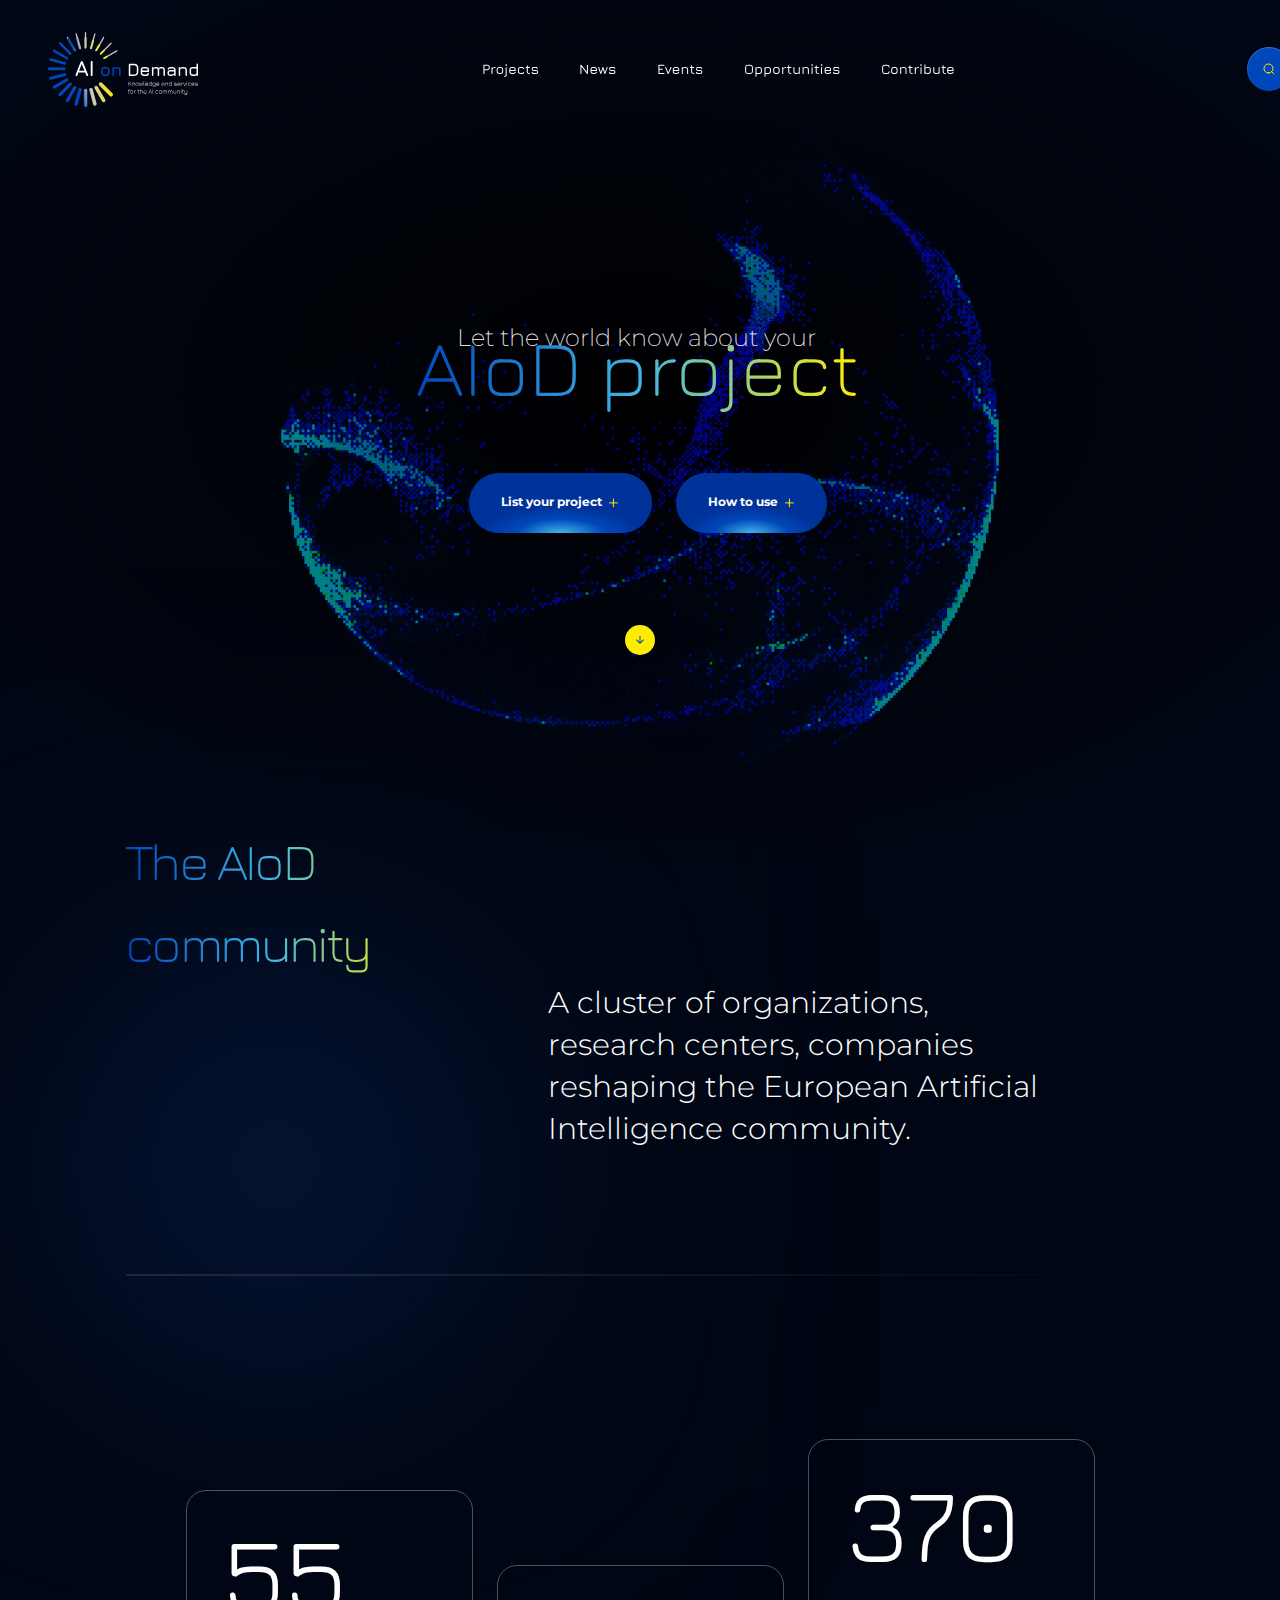
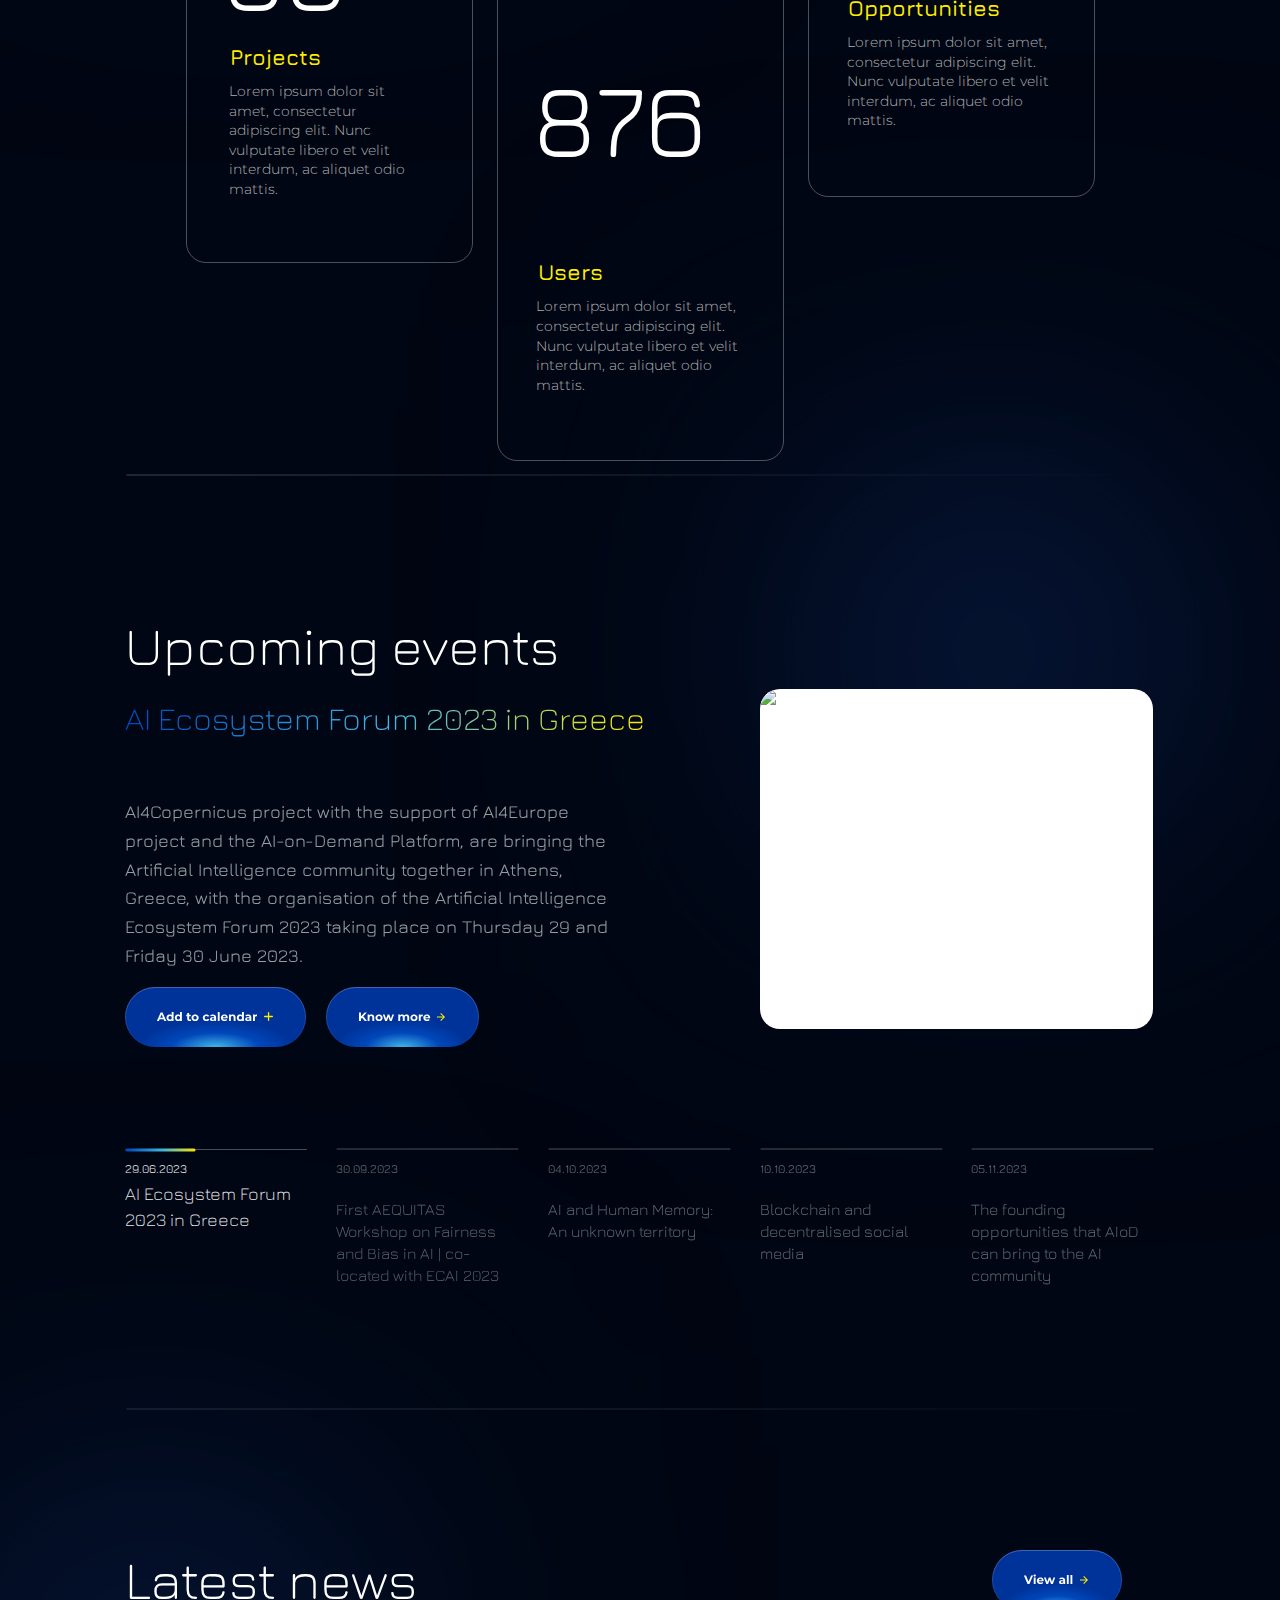
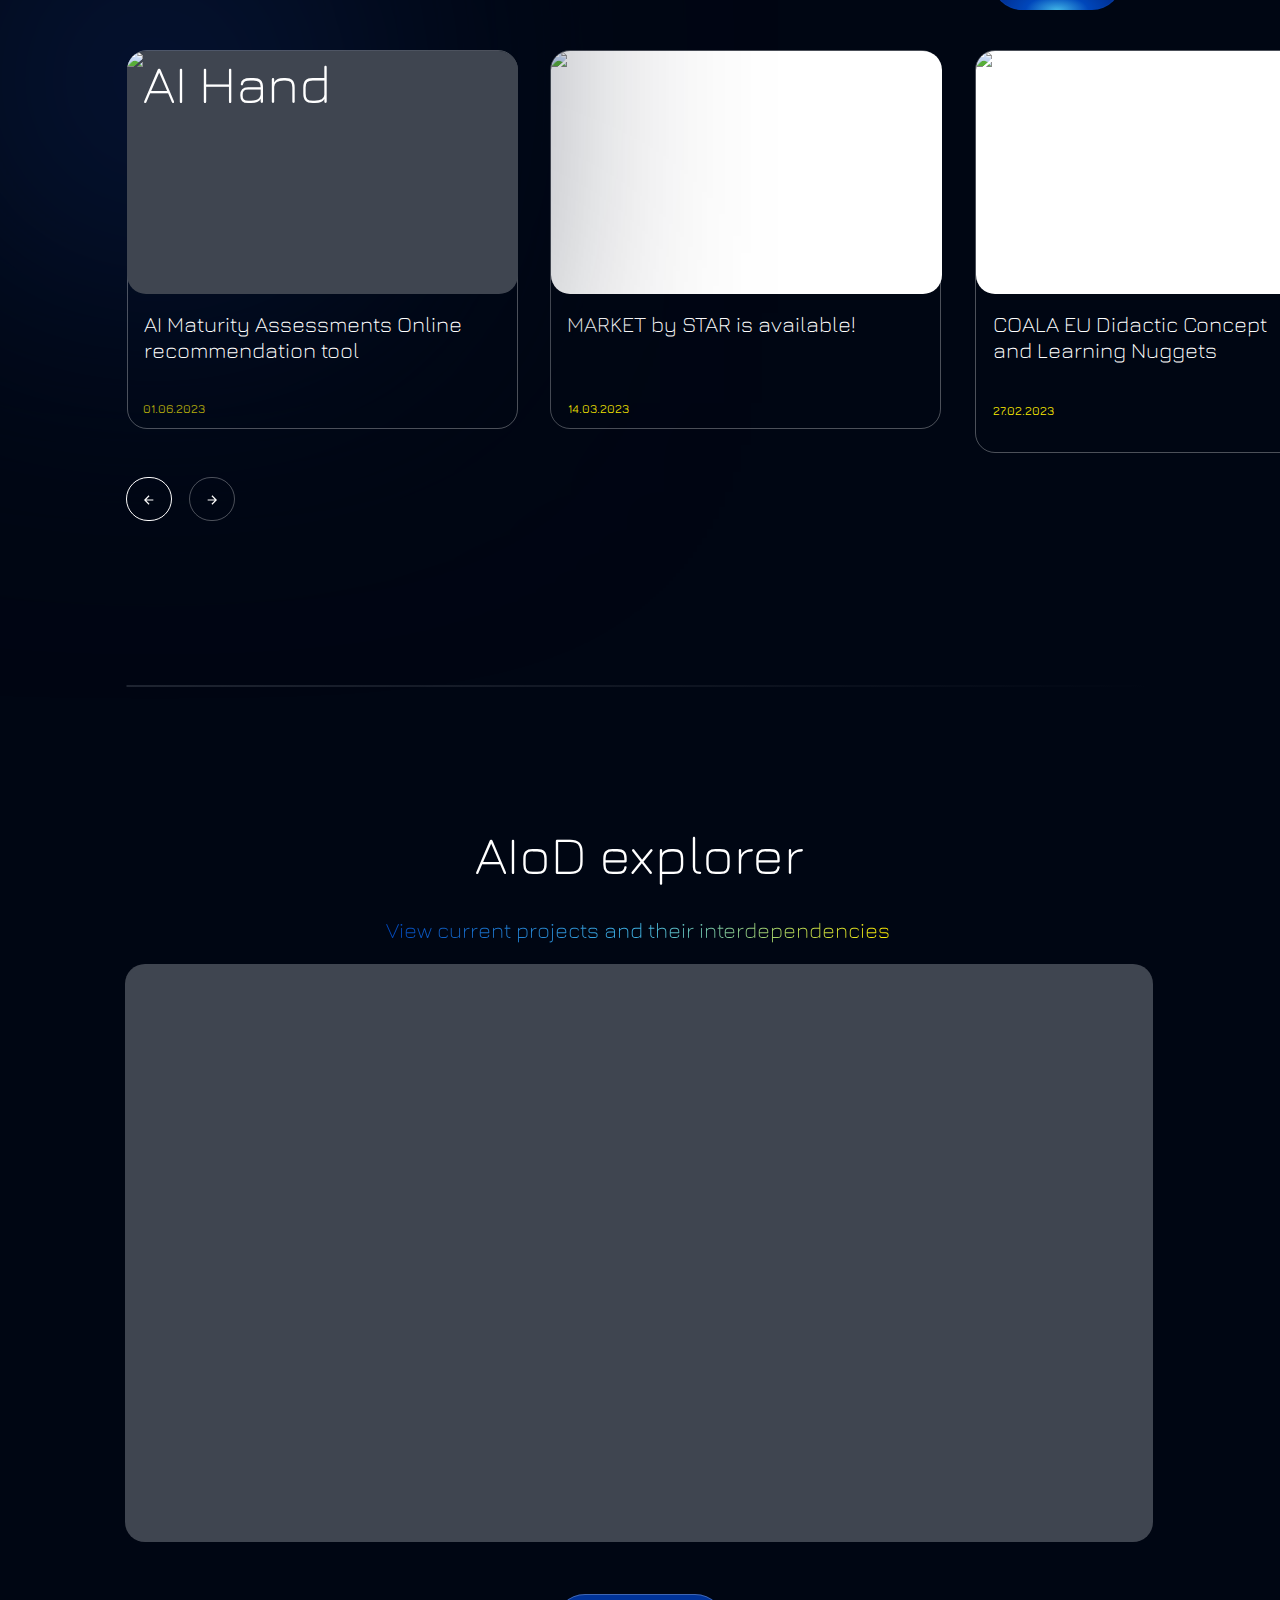
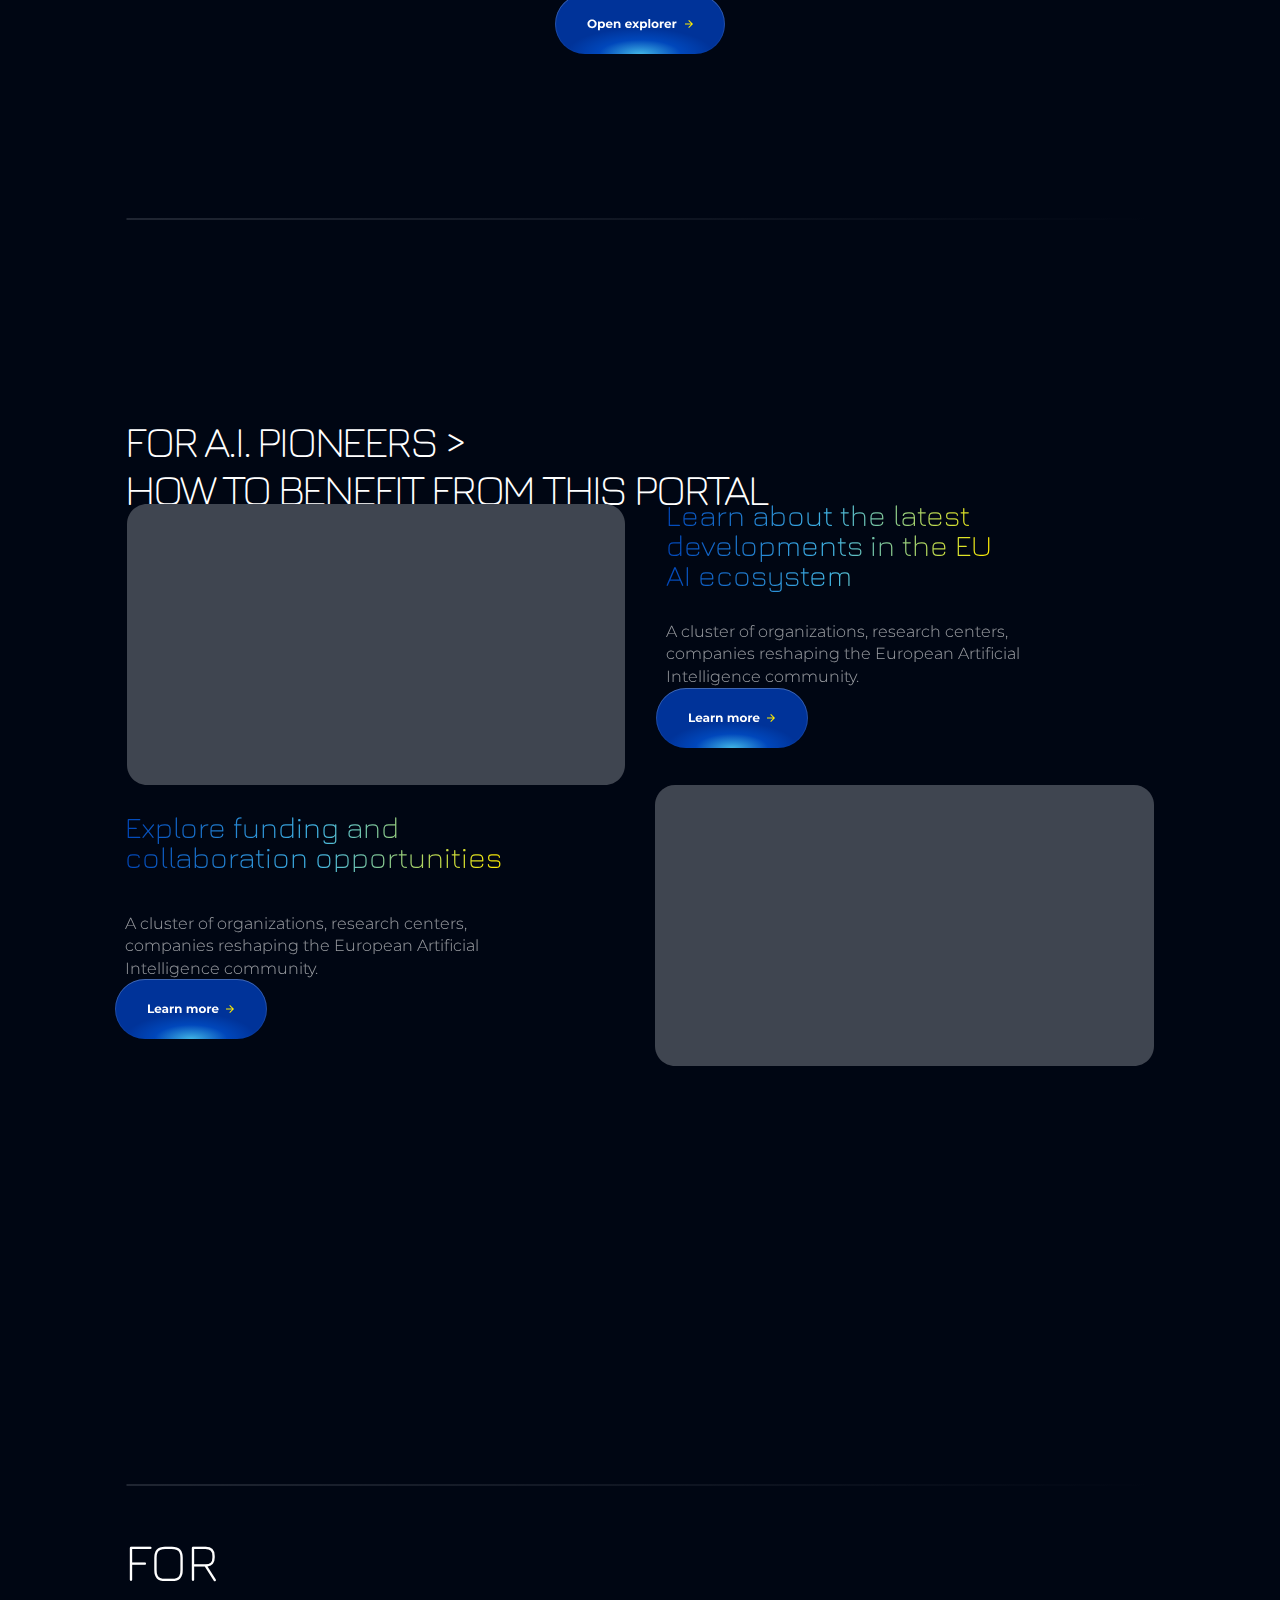
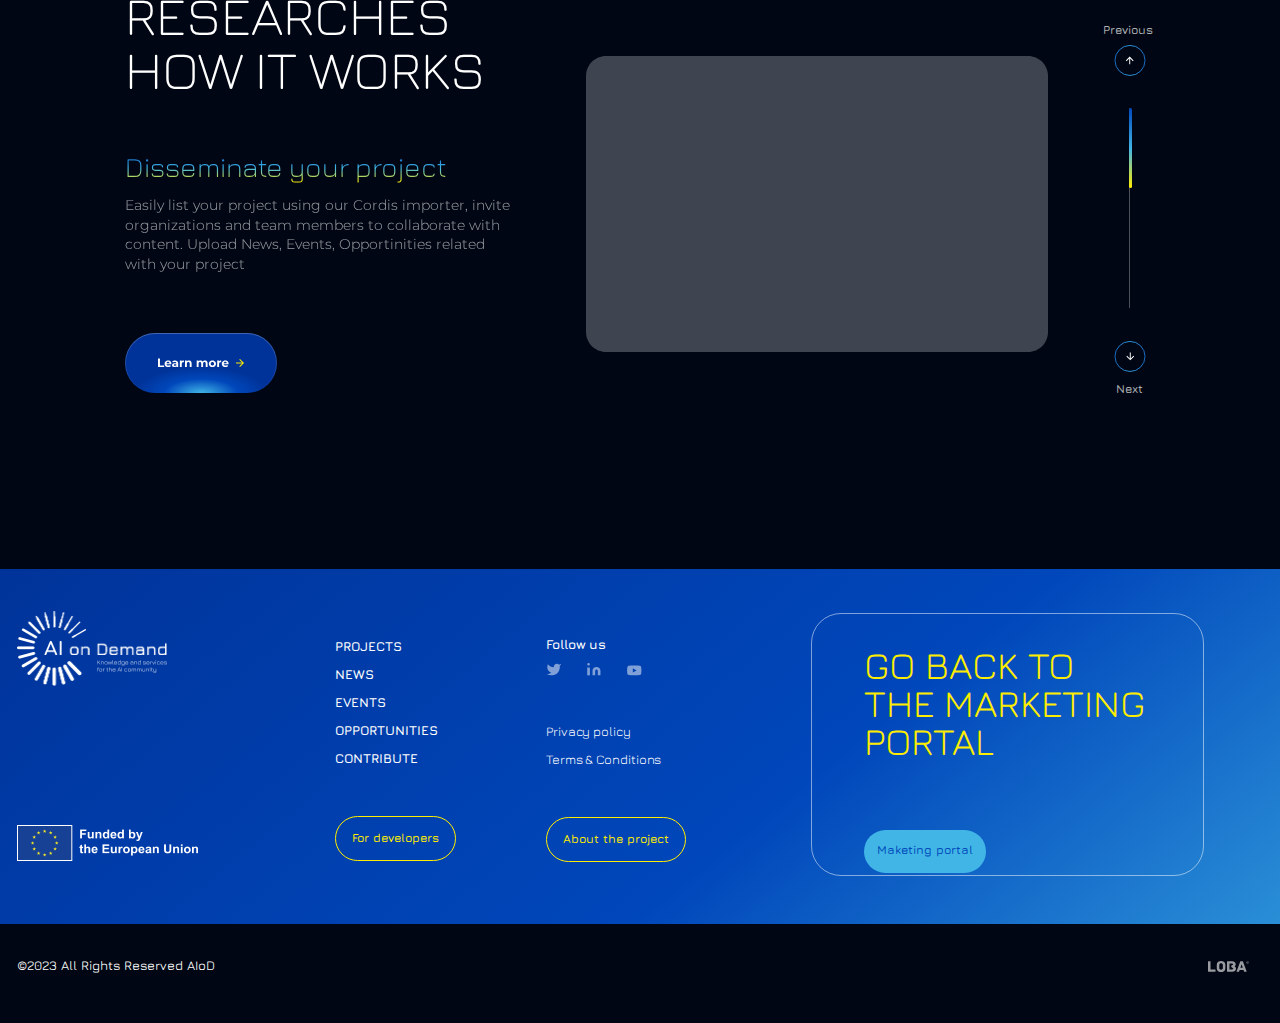
==== commit f7864bcb: "Fix: Typo" ====
--- a/index.html
+++ b/index.html
@@ -51,14 +51,14 @@
                         </div>
                     </div>
                     <p class="a-cluster-of-organiz a-cluster-of montserrat-light-white-30px">
-                        A acluster of organizations, research centers, companies reshaping the European Artificial Intelligence
+                        A cluster of organizations, research centers, companies reshaping the European Artificial Intelligence
                         community.
                     </p>
                     <div class="the-a-io-d-community jura-light-white-52px">
                         The AIoD community
                     </div>
                     <p class="a-cluster-of-organiz-1 a-cluster-of-organiz-3 montserrat-light-white-16px">
-                        Ad cluster of organizations, research centers, companies reshaping the European Artificial Intelligence
+                        A cluster of organizations, research centers, companies reshaping the European Artificial Intelligence
                         community.
                     </p>
                     <div class="a-cluster-of-organizations a-cluster-of jura-light-white-30px">
@@ -67,7 +67,7 @@
                         AI ecosystem
                     </div>
                     <p class="a-cluster-of-organiz-2 a-cluster-of-organiz-3 montserrat-light-white-16px">
-                        As cluster of organizations, research centers, companies reshaping the European Artificial Intelligence
+                        A cluster of organizations, research centers, companies reshaping the European Artificial Intelligence
                         community.
                     </p>
                     <div class="a-cluster-of-organizations-1 jura-light-white-30px">
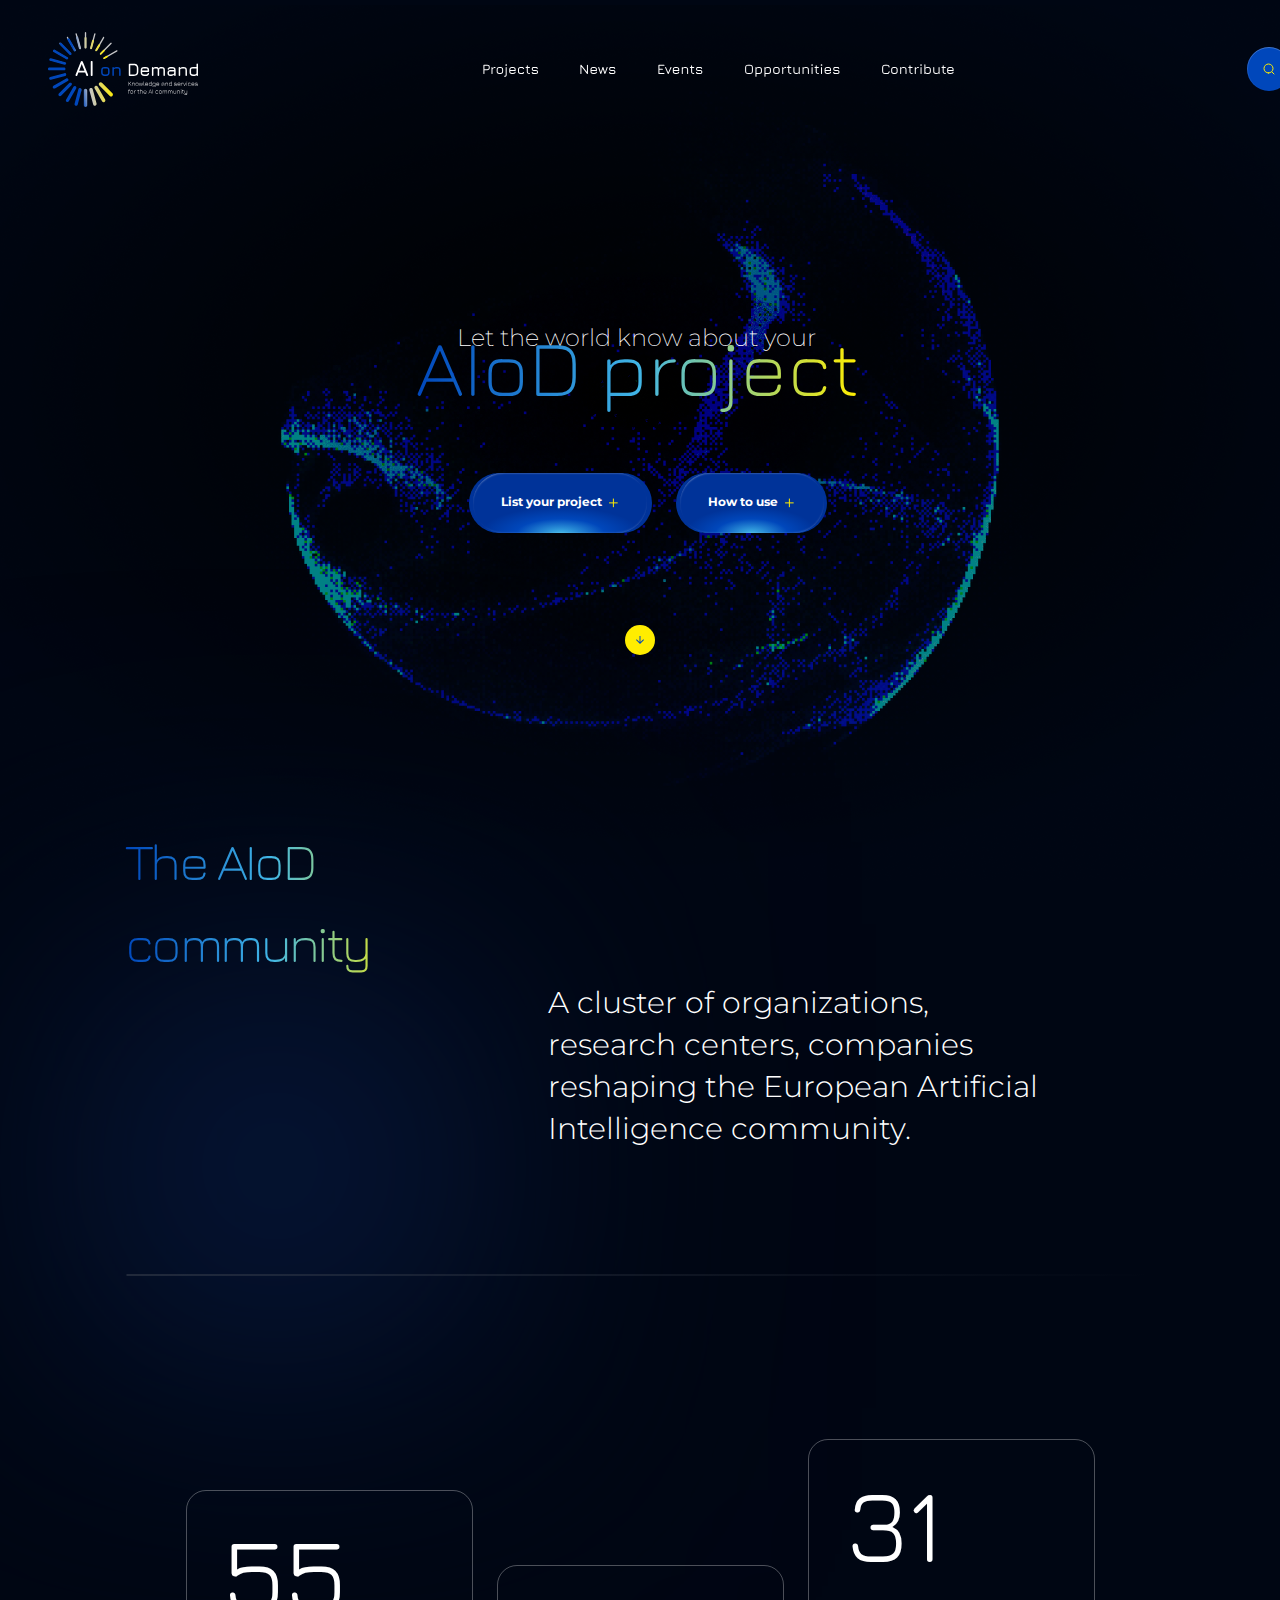
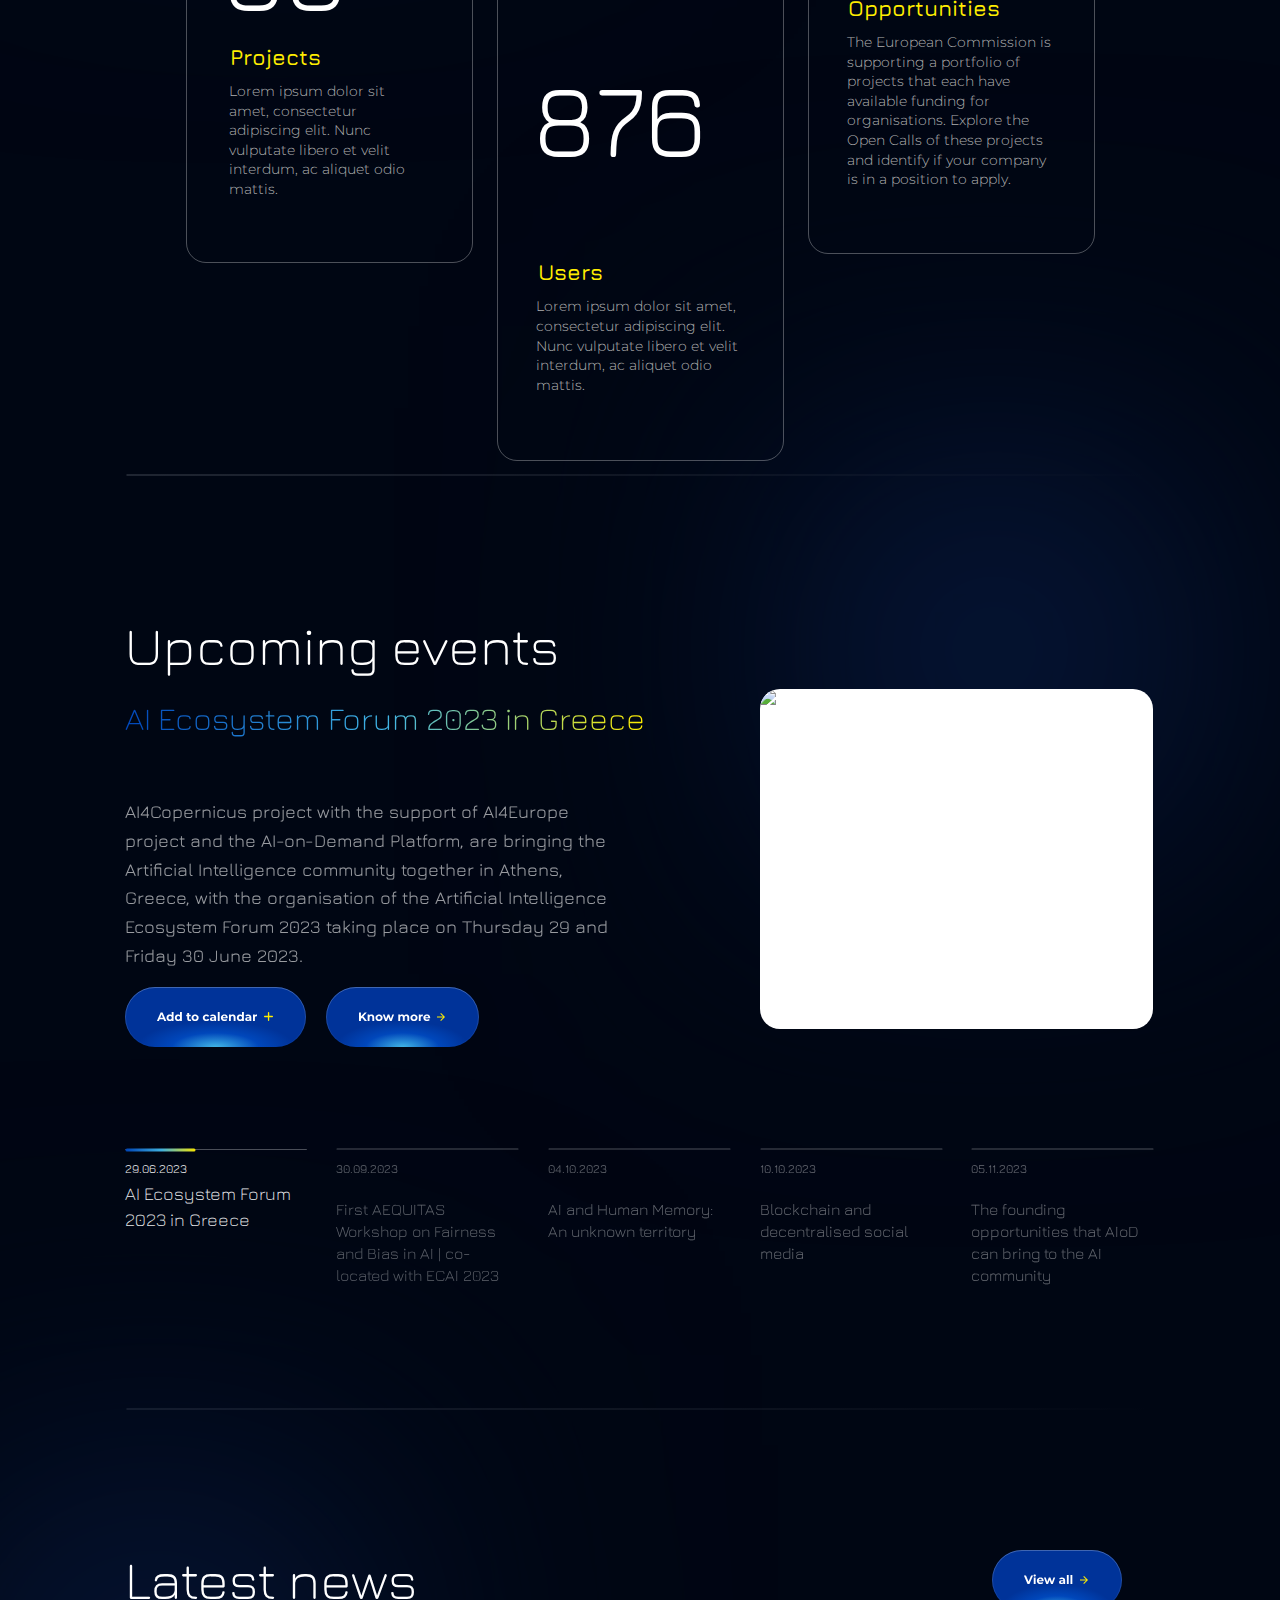
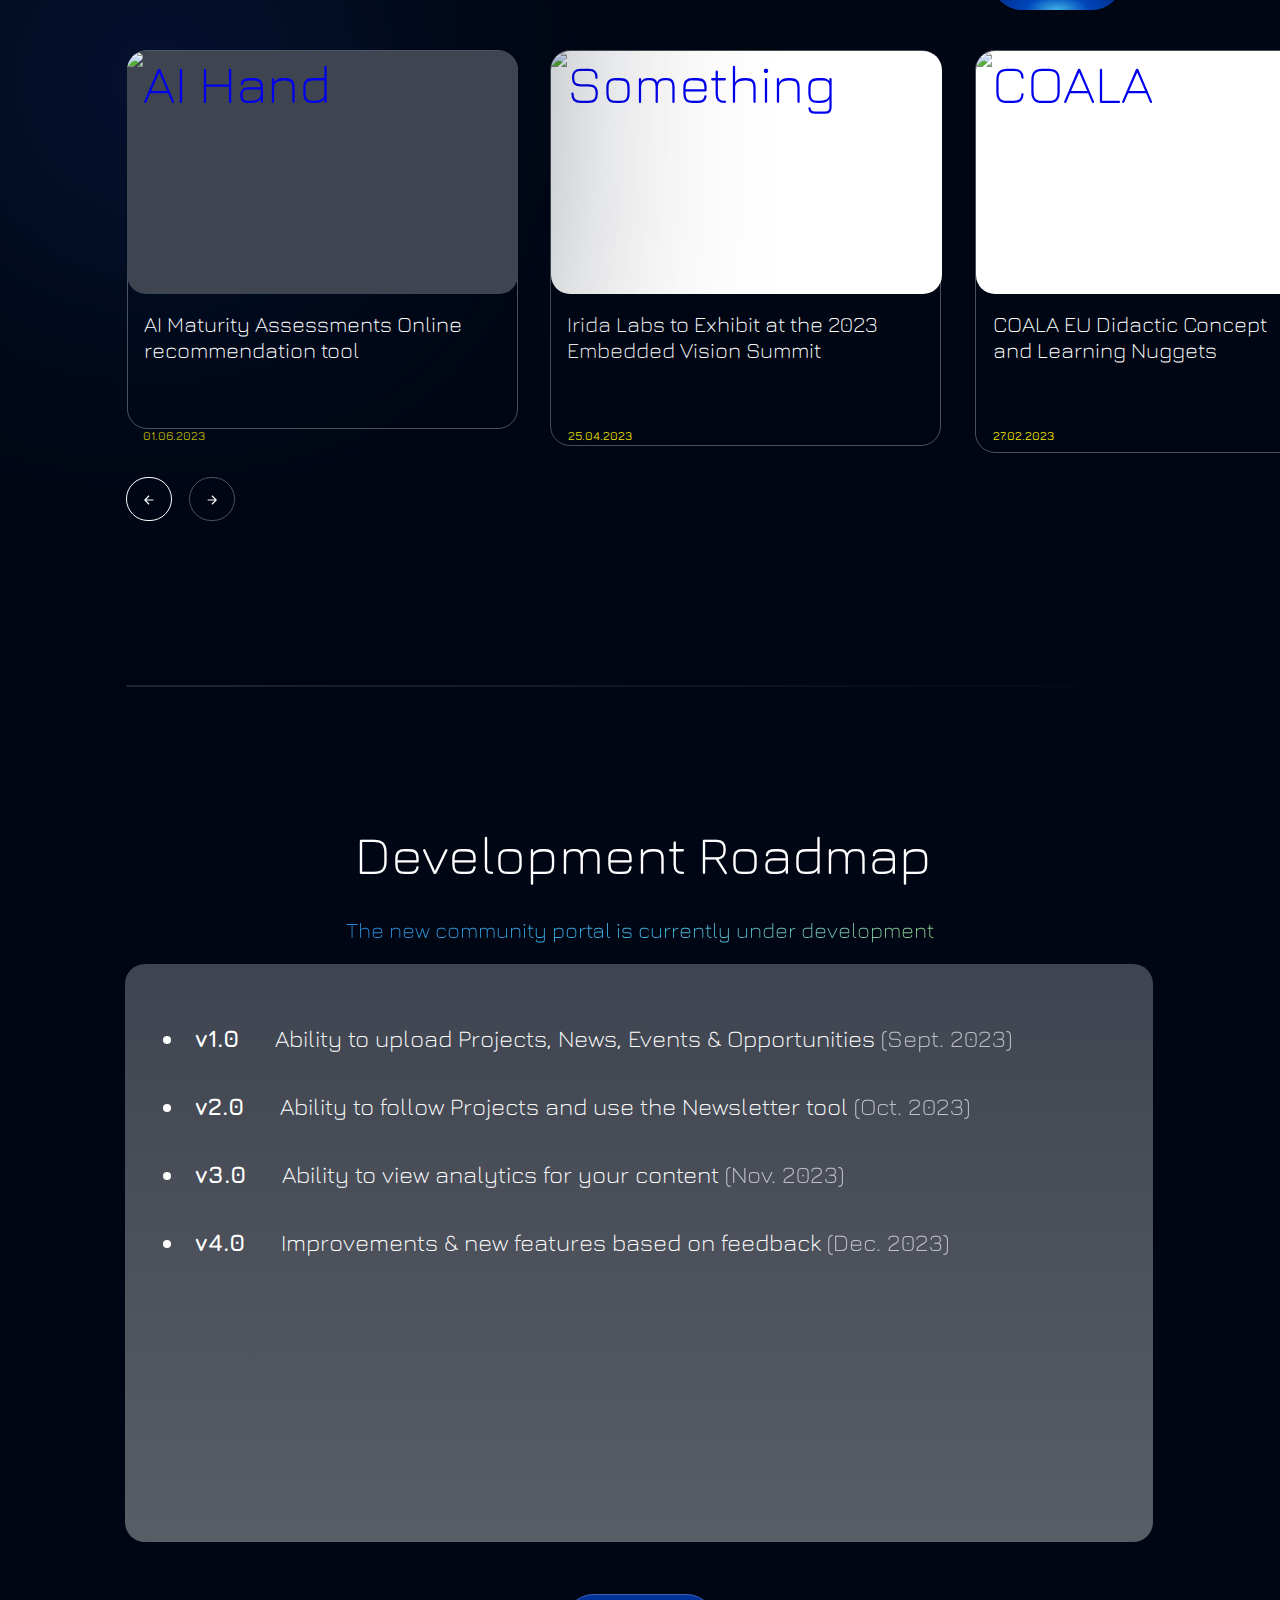
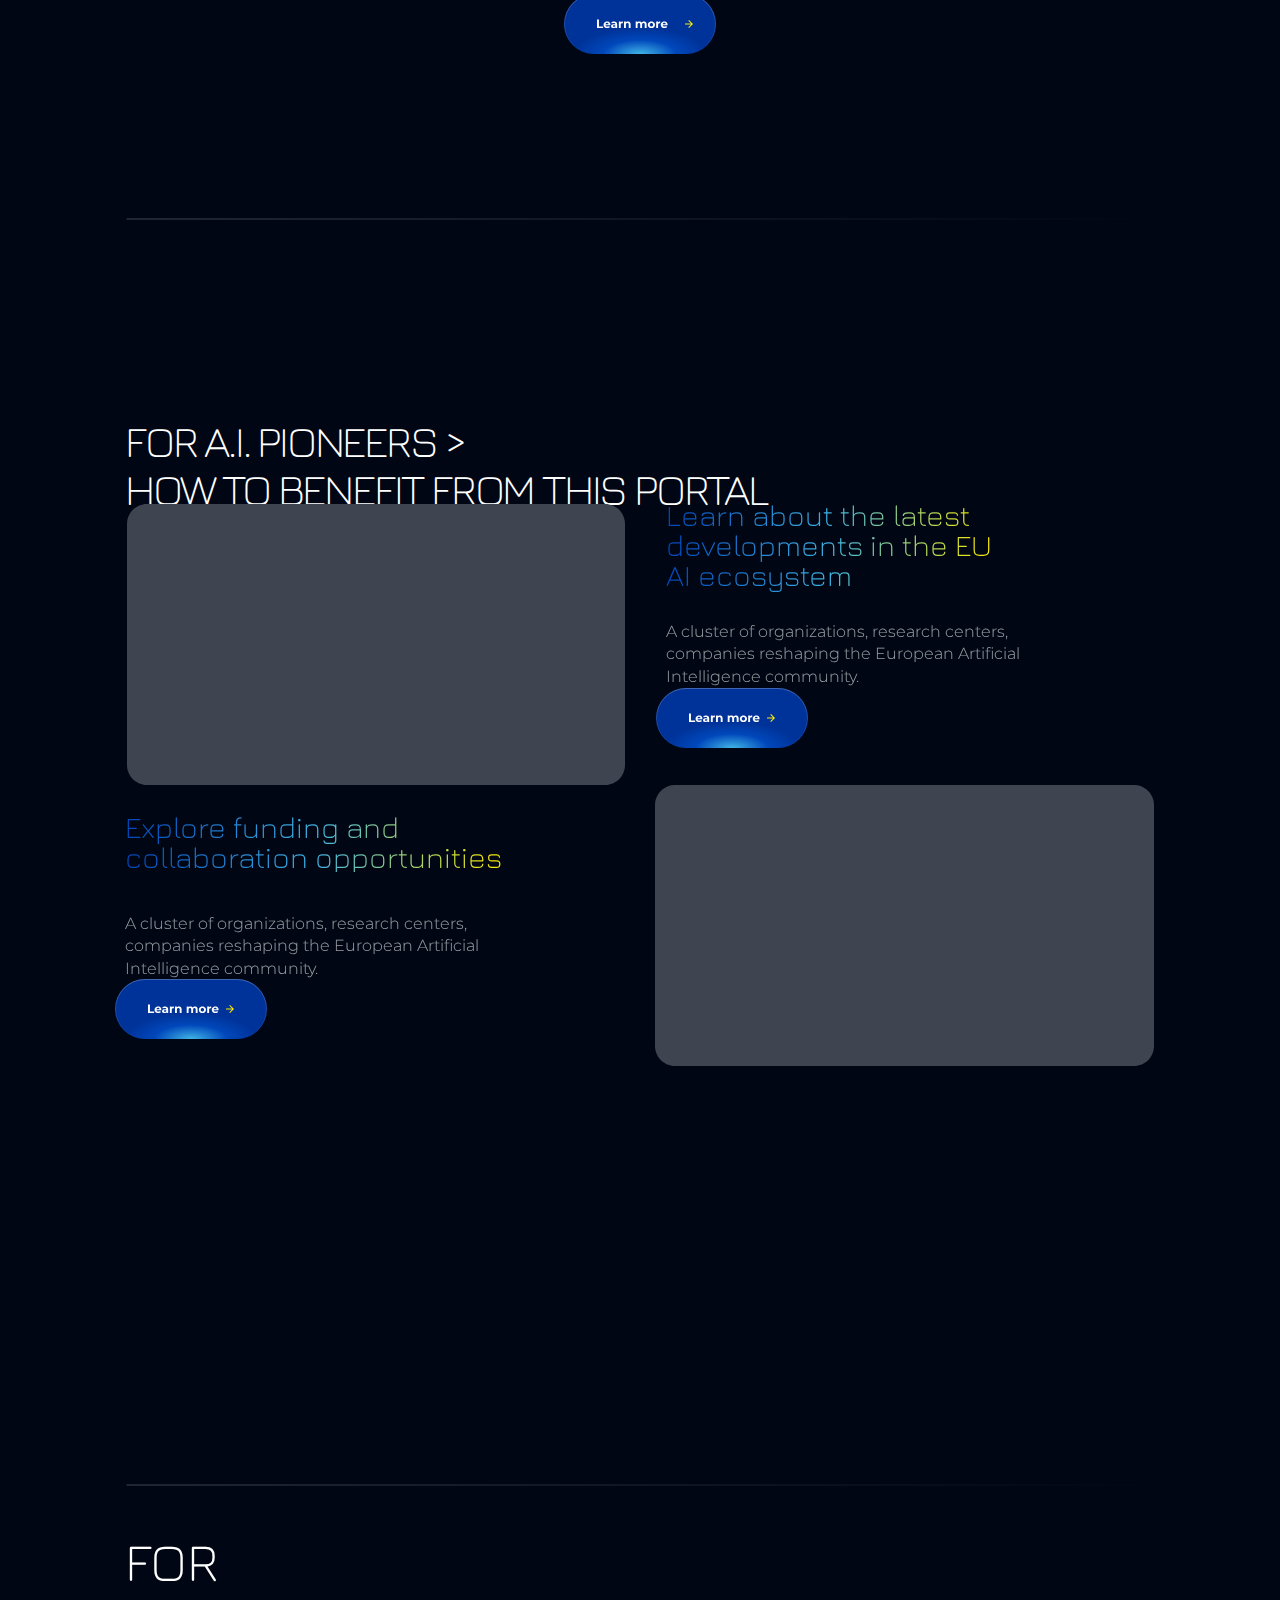
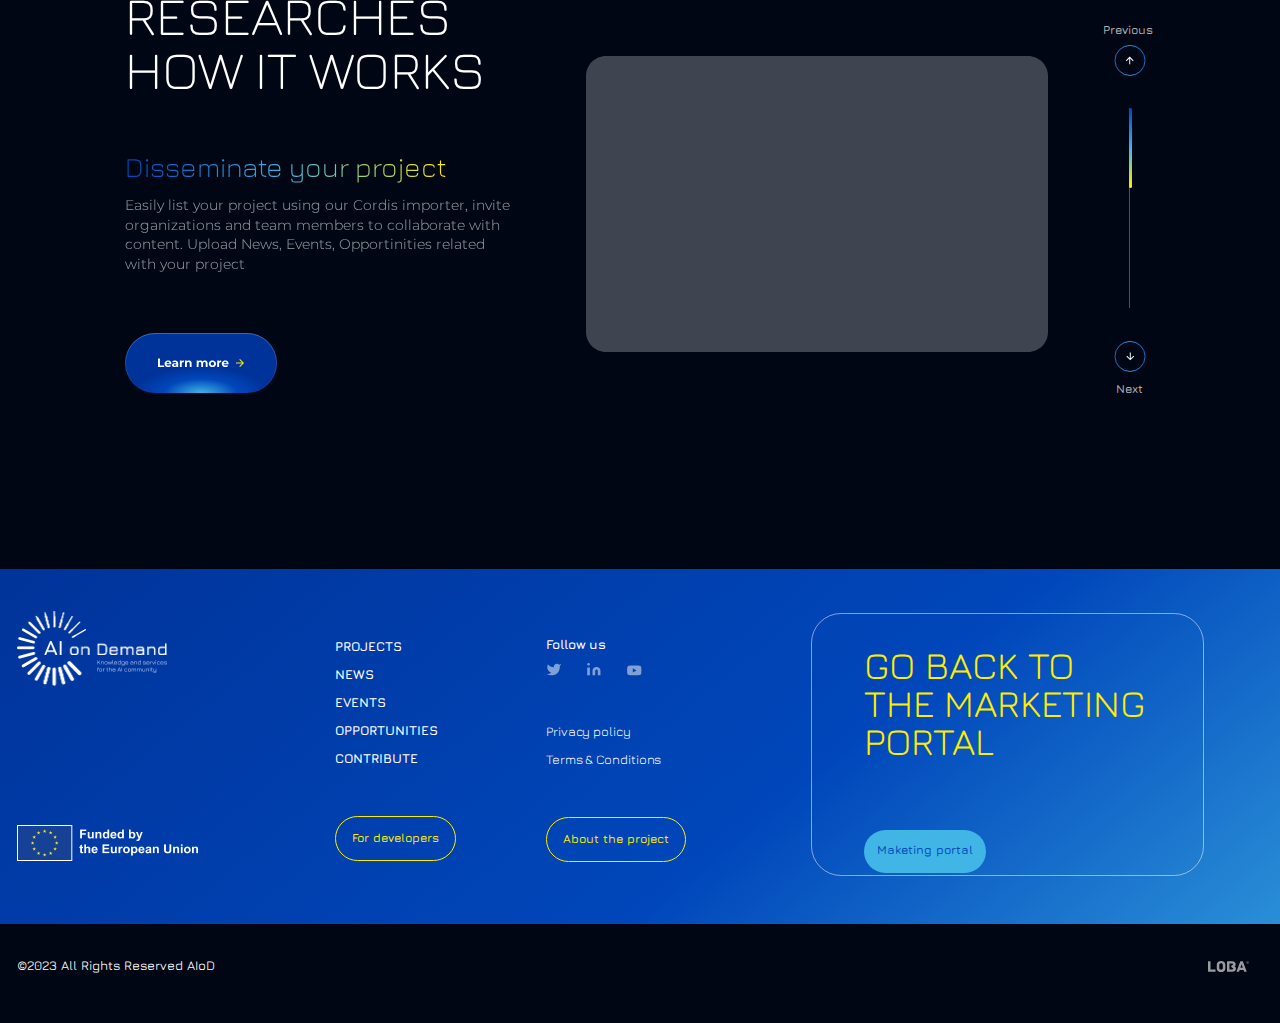
==== commit 64439089: "New: Demo for News / News item" ====
--- a/index.html
+++ b/index.html
@@ -9,7 +9,7 @@
     <link rel="stylesheet" type="text/css" href="css/home-1440.css" />
     <link rel="stylesheet" type="text/css" href="css/styleguide.css" />
     <link rel="stylesheet" type="text/css" href="css/globals.css" />
-    <title></title>
+    <title>AIoD Community Portal</title>
 </head>
 <body>
 <div class="container-center-horizontal">
@@ -86,20 +86,24 @@
                     </div>
                     <div class="card01">
                         <div class="img" style="overflow:hidden;background-color: #ffffff;">
-                            <img src="https://www.ai4europe.eu/sites/default/files/styles/16_9_2400/public/2023-03/STAR_market_1600x9002.png" alt="Something" width="385" />
+                            <a href="news-item.html">
+                                <img src="https://www.ai4europe.eu/sites/default/files/styles/16_9_2400/public/2023-04/Embedded%20Vision%20Summit%20Irida%20Labs.jpeg" alt="Something" width="435" />
+                            </a>
                         </div>
                         <div class="texto-1">
                             <div class="pchakra-text">
                                 <div class="frame-26">
                                     <p class="i-nergy-open-call-2-evaluation-report valign-text-middle jura-light-white-22px">
-                                        MARKET by STAR is available!
+                                        <a href="news-item.html">
+                                            Irida Labs to Exhibit at the 2023 Embedded Vision Summit
+                                        </a>
                                     </p>
                                 </div>
                             </div>
                         </div>
                         <div class="date-container jura-medium-yellow-sunshine-12px">
                             <div class="date valign-text-middle">01.06.2023</div>
-                            <div class="date-1 valign-text-middle">14.03.2023</div>
+                            <div class="date-1 valign-text-middle">25.04.2023</div>
                         </div>
                     </div>
                     <div class="frame-25-1">
@@ -112,9 +116,9 @@
                             the Artificial Intelligence Ecosystem Forum 2023 taking place on Thursday 29 and Friday 30 June 2023.
                         </p>
                     </div>
-                    <div class="a-io-d-explorer valign-text-middle a-io-d jura-light-white-54px">AIoD explorer</div>
+                    <div class="a-io-d-explorer valign-text-middle a-io-d jura-light-white-54px">Development Roadmap</div>
                     <p class="view-current-project valign-text-middle jura-light-white-22px-2">
-                        View current projects and their interdependencies
+                        The new community portal is currently under development
                     </p>
                     <div class="time">
                         <div class="overlap-group5">
@@ -186,7 +190,15 @@
                     <div class="img-1" style="overflow:hidden; background-color:#fff;">
                         <img src="https://www.ai4europe.eu/sites/default/files/styles/16_9_2400/public/2023-05/generic%20use_AI%20Ecosystem%20Forum_1033x591_0.jpg" width="600" height="320" alt="AI Ecosystem Forum" />
                     </div>
-                    <div class="img-2"></div>
+                    <div class="img-2 development-roadmap">
+                        <ul>
+                            <li> <span class="version">v1.0</span> Ability to upload Projects, News, Events &amp; Opportunities <span class="date">(Sept. 2023)</span></li>
+                            <li> <span class="version">v2.0</span> Ability to follow Projects and use the Newsletter tool <span class="date">(Oct. 2023)</span></li>
+                            <li> <span class="version">v3.0</span> Ability to view analytics for your content <span class="date">(Nov. 2023)</span></li>
+                            <li> <span class="version">v4.0</span> Improvements & new features based on feedback <span class="date">(Dec. 2023)</span></li>
+                        </ul>
+
+                    </div>
                     <div class="rectangle-347"></div>
                     <div class="rectangle-348"></div>
                     <div class="rectangle-351"></div>
@@ -267,13 +279,17 @@
                     <div class="latest-news valign-text-middle">Latest news</div>
                     <div class="card01-1 card01-3">
                         <div class="img-3" style="overflow:hidden;">
-                            <img src="https://www.ai4europe.eu/sites/default/files/styles/16_9_600/public/2023-06/Immagine%202023-06-01%20120310.png" width="450" alt="AI Hand" />
+                            <a href="news-item.html">
+                                <img src="https://www.ai4europe.eu/sites/default/files/styles/16_9_600/public/2023-06/Immagine%202023-06-01%20120310.png" width="450" alt="AI Hand" />
+                            </a>
                         </div>
                         <div class="texto">
                             <div class="pchakra-text">
                                 <div class="frame-26">
                                     <p class="irida-labs-to-exhibi valign-text-middle jura-light-white-22px">
-                                        AI Maturity Assessments Online<br /> recommendation tool
+                                        <a href="news-item.html">
+                                            AI Maturity Assessments Online<br /> recommendation tool
+                                        </a>
                                     </p>
                                 </div>
                             </div>
@@ -284,7 +300,7 @@
                 <div class="group-32">
                     <div class="bt-3 bt-8"><img class="send-3" src="img/send-3.svg" alt="send" /></div>
                 </div>
-                <a href="#">
+                <a href="news.html">
                     <div class="group-713-4 group-713-5">
                         <img class="vector" src="img/vector.svg" alt="Vector" />
                     </div>
@@ -298,25 +314,28 @@
                     </p>
                 </div>
                 <div class="group-679">
-                    <div class="number-1 valign-text-middle jura-normal-white-104px">370</div>
+                    <div class="number-1 valign-text-middle jura-normal-white-104px">31</div>
                     <div class="opportunities jura-semi-bold-yellow-sunshine-22px">Opportunities</div>
                     <p class="lorem-ipsum-dolor-si-4 montserrat-light-silver-chalice-14px">
-                        Lorem ipsum dolor sit amet, consectetur adipiscing elit. Nunc vulputate libero et velit interdum, ac
-                        aliquet odio mattis.
+                        The European Commission is supporting a portfolio of projects that each have available funding for organisations. Explore the Open Calls of these projects and identify if your company is in a position to apply.
                     </p>
                 </div>
                 <div class="upcoming-events valign-text-middle" id="events">Upcoming events</div>
                 <div class="card01-2 card01-3">
                     <div class="img-4" style="overflow: hidden; background-color: #fff">
+                        <a href="news-item.html">
                         <img src="https://www.ai4europe.eu/sites/default/files/styles/16_9_2400/public/2023-02/Coala%20logo.jpg" width="385" alt="COALA" />
+                        </a>
                     </div>
                     <div class="frame-26-1">
                         <div class="texto">
                             <div class="pchakra-text">
                                 <div class="frame-26">
                                     <p class="ai4-media-releases-th valign-text-middle jura-light-white-22px">
-                                        COALA EU Didactic Concept<br />
-                                        and Learning Nuggets
+                                        <a href="news-item.html">
+                                            COALA EU Didactic Concept<br />
+                                            and Learning Nuggets
+                                        </a>
                                     </p>
                                     <div class="date-2 valign-text-middle jura-medium-yellow-sunshine-12px">27.02.2023</div>
                                 </div>
@@ -340,7 +359,7 @@
         </div>
         <div class="frame-14">
             <a href="#"><img class="menu-1 menu-6" src="img/menu.svg" alt="Projects" /></a>
-            <a href="#"><img class="menu-2 menu-6" src="img/menu-1.svg" alt="News" /></a>
+            <a href="news.html"><img class="menu-2 menu-6" src="img/menu-1.svg" alt="News" /></a>
             <a href="#"><img class="menu-3 menu-6" src="img/menu-2.svg" alt="Events" /></a>
             <a href="#"> <img class="menu-4 menu-6" src="img/menu-3.svg" alt="Opportunities" /></a>
             <a href="#"><img class="menu-5 menu-6" src="img/menu-4.svg" alt="Contribute" /></a>
--- a/css/main.css
+++ b/css/main.css
@@ -52,4 +52,20 @@
     -moz-background-clip: text;
     -webkit-text-fill-color: transparent;
     -moz-text-fill-color: transparent;
+}
+
+.development-roadmap {
+    padding: 20px;
+    font-size: 20px;
+}
+.development-roadmap ul li {
+    padding: 20px 10px;
+    font-size:24px;
+}
+.development-roadmap ul li span.version {
+    font-weight: 800; padding-right: 30px;
+}
+
+.development-roadmap ul li span.date {
+    font-weight: 100; opacity: 0.65;
 }--- a/css/home-1440.css
+++ b/css/home-1440.css
@@ -113,8 +113,11 @@
 }
 
 .home-1440 .rectangle-94 {
-  border: 1px solid transparent !important;
+  box-shadow: inset 1px 2px 2px -2px rgba(255, 255, 255, 0.5),
+              inset -1px -2px 2px -2px rgba(255, 255, 255, 0.25);
+  /*
   border-image: linear-gradient(to bottom, rgba(255, 255, 255, 0.5), rgba(255, 255, 255, 0.25) 50%, rgba(255, 255, 255, 0) 100%) 1;
+   */
   border-radius: 100px;
   height: 60px;
   left: 4px;
@@ -289,7 +292,7 @@
 
 .home-1440 .a-io-d-explorer {
   height: 34px;
-  left: 555px;
+  left: 435px;
   line-height: 44px;
   top: 4032px;
   white-space: nowrap;
@@ -301,7 +304,8 @@
   background: var(--aiod-gradient);
   background-clip: text;
   height: 44px;
-  left: 466px;
+  width: 100%;
+  text-align: center;
   letter-spacing: 0;
   line-height: 74px;
   position: absolute;
@@ -462,7 +466,8 @@
 }
 
 .home-1440 .img-2 {
-  background-color: var(--bright-gray);
+  background: linear-gradient(180deg, hsl(220, 12%, 28%) 0%, hsla(0, 0%, 100%, 0.35) 100%);
+  // background-color: var(--bright-gray);
   border-radius: 20px;
   height: 578px;
   left: 205px;
@@ -553,7 +558,7 @@
 .home-1440 .disseminate-your-project {
   -webkit-background-clip: text !important;
   -webkit-text-fill-color: transparent;
-  background: linear-gradient(180deg, rgb(0, 71, 187) 0%, rgb(65, 182, 230) 51.04%, rgb(255, 237, 0) 100%);
+  background: var(--aiod-gradient);
   background-clip: text;
   letter-spacing: 0;
   line-height: 30.8px;
@@ -639,7 +644,7 @@
 
 .home-1440 .group-716 {
   align-items: center;
-  background-image: url(../img/btn-principal-4.svg);
+  background-image: url(../img/btn-principal-5.svg);
   background-size: 100% 100%;
   display: flex;
   height: 60px;
@@ -705,6 +710,9 @@
   margin-top: -1.00px;
   position: relative;
   width: 354px;
+}
+.home-1440 .irida-labs-to-exhibi a {
+  color:inherit;
 }
 
 .home-1440 .bt-2 {
--- a/css/globals.css
+++ b/css/globals.css
@@ -49,6 +49,9 @@
   position: relative;
   white-space: nowrap;
   width: fit-content;
+}
+.know-more a {
+  color: inherit;
 }
 
 .icon_arrow-right {
@@ -324,8 +327,11 @@
 }
 
 .rectangle-94-1 {
-  border: 1px solid transparent !important;
+  box-shadow: inset 1px 2px 2px -2px rgba(255, 255, 255, 0.5),
+              inset -1px -2px 2px -2px rgba(255, 255, 255, 0.25);
+  /*
   border-image: linear-gradient(to bottom, rgba(255, 255, 255, 0.5), rgba(255, 255, 255, 0.25) 50%, rgba(255, 255, 255, 0) 100%) 1;
+   */
   border-radius: 100px;
   height: 60px;
   left: 4px;
@@ -382,6 +388,10 @@
   margin-top: -1.00px;
   position: relative;
   width: 354px;
+}
+.i-nergy-open-call-2-evaluation-report a {
+  color: inherit;
+  text-decoration: none;
 }
 
 .date-container {
@@ -656,12 +666,18 @@
   width: 354px;
 }
 
+.ai4-media-releases-th a {
+  color: inherit;
+}
+
 .date-2 {
   letter-spacing: 0;
   line-height: 18px;
   position: relative;
   white-space: nowrap;
   width: fit-content;
+  position: relative;
+  top: 25px;
 }
 
 .frame-22-1 {
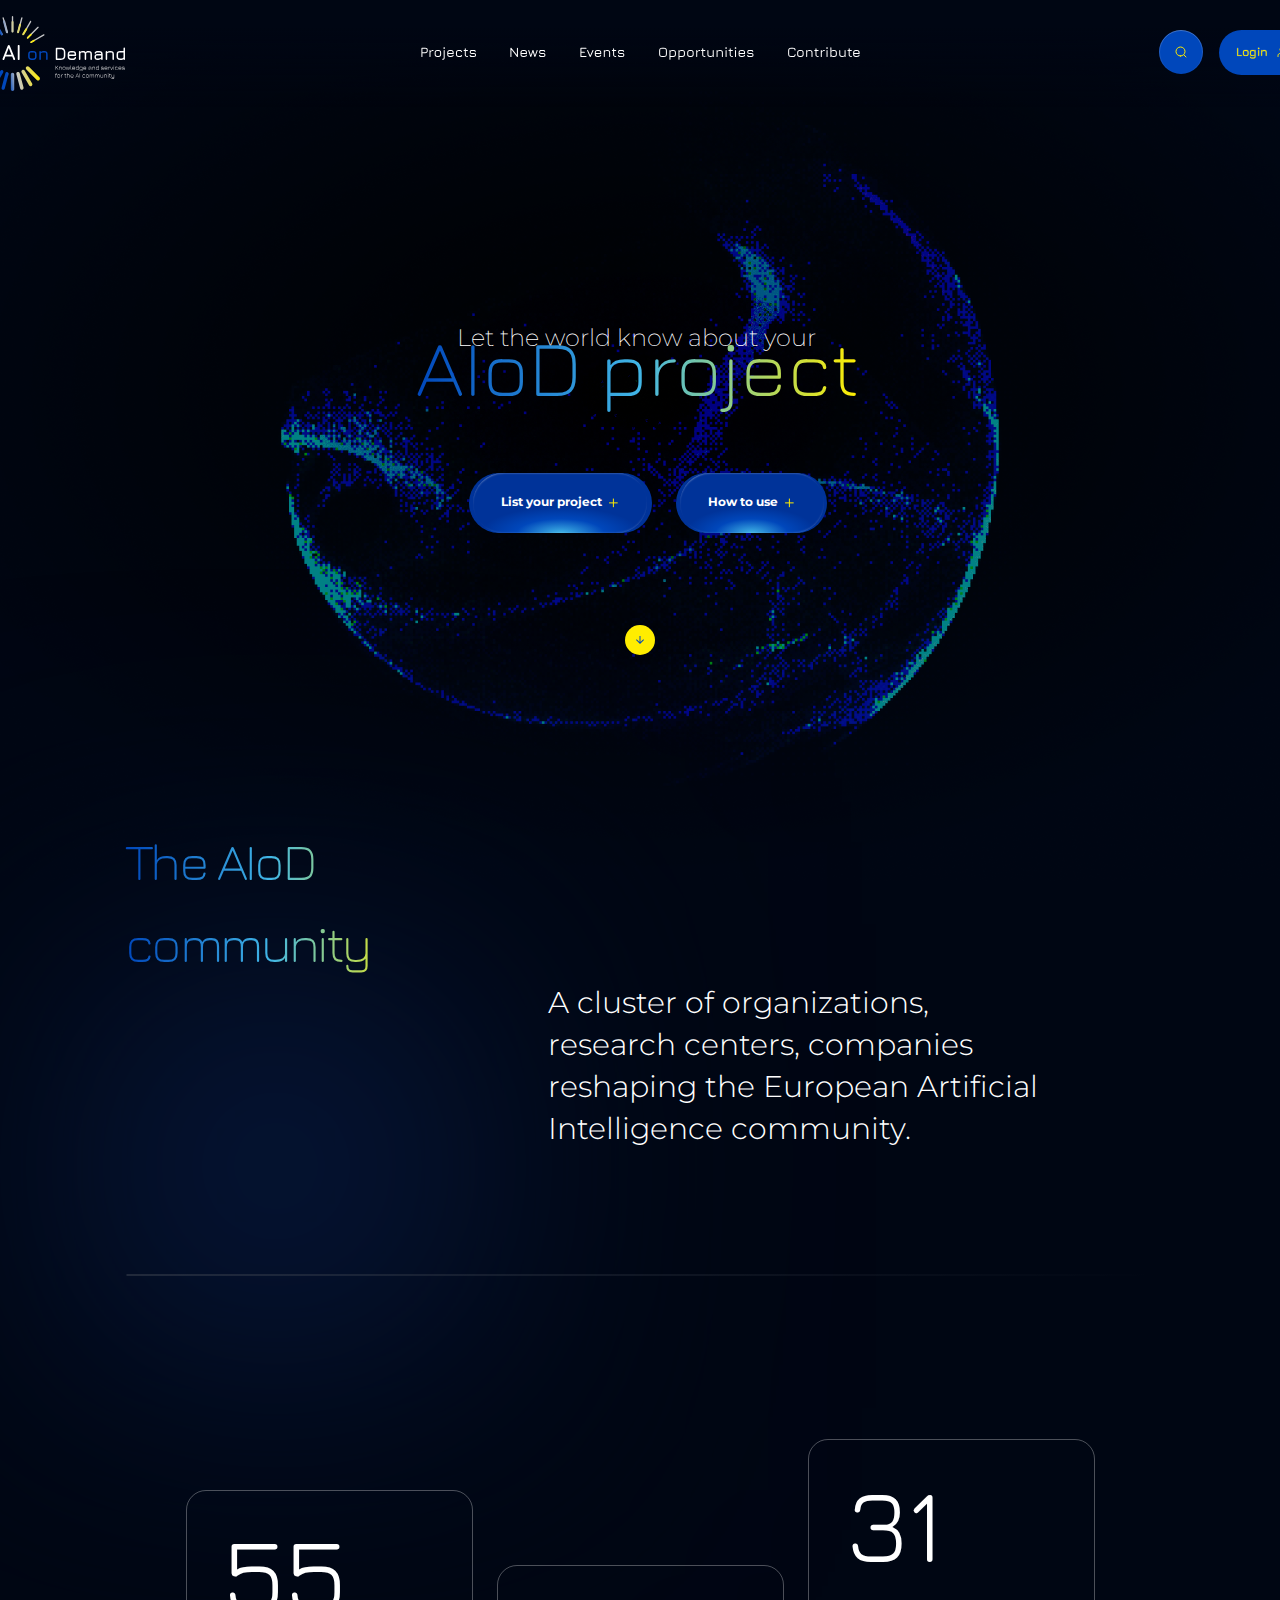
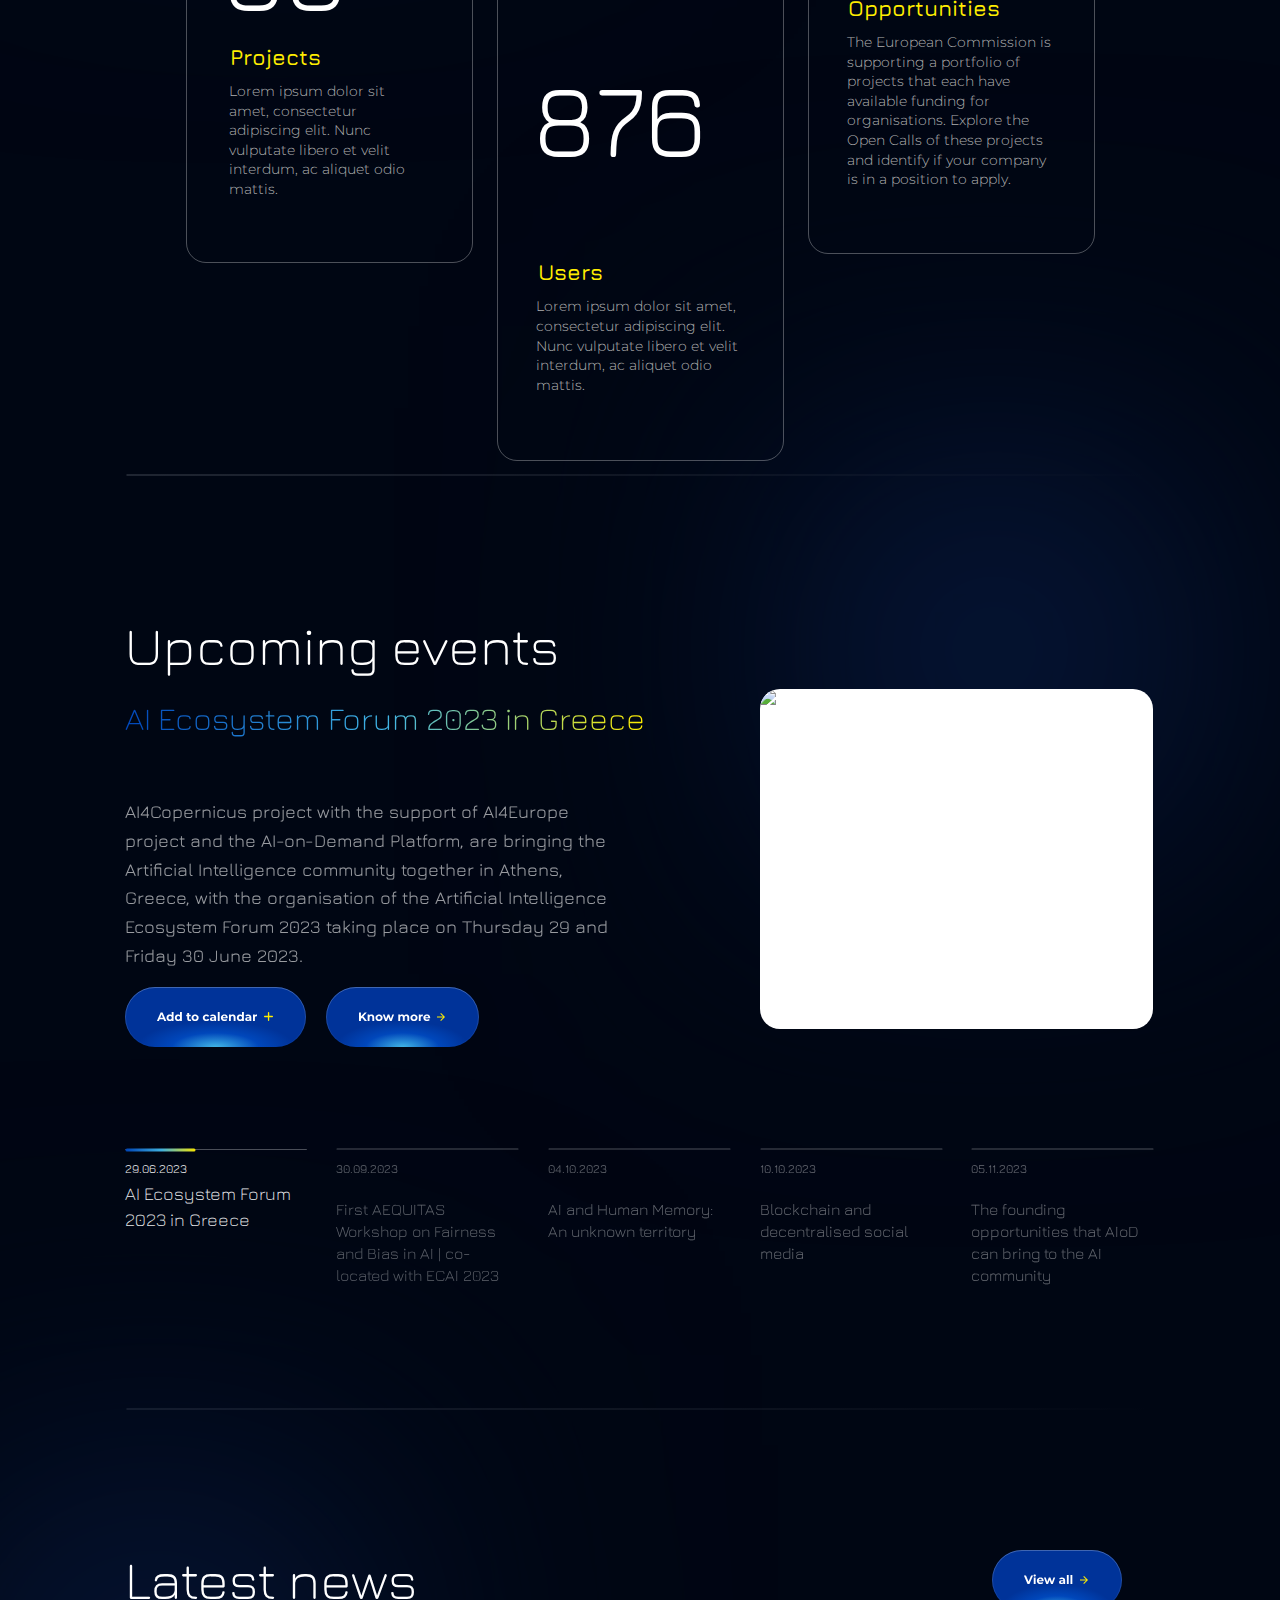
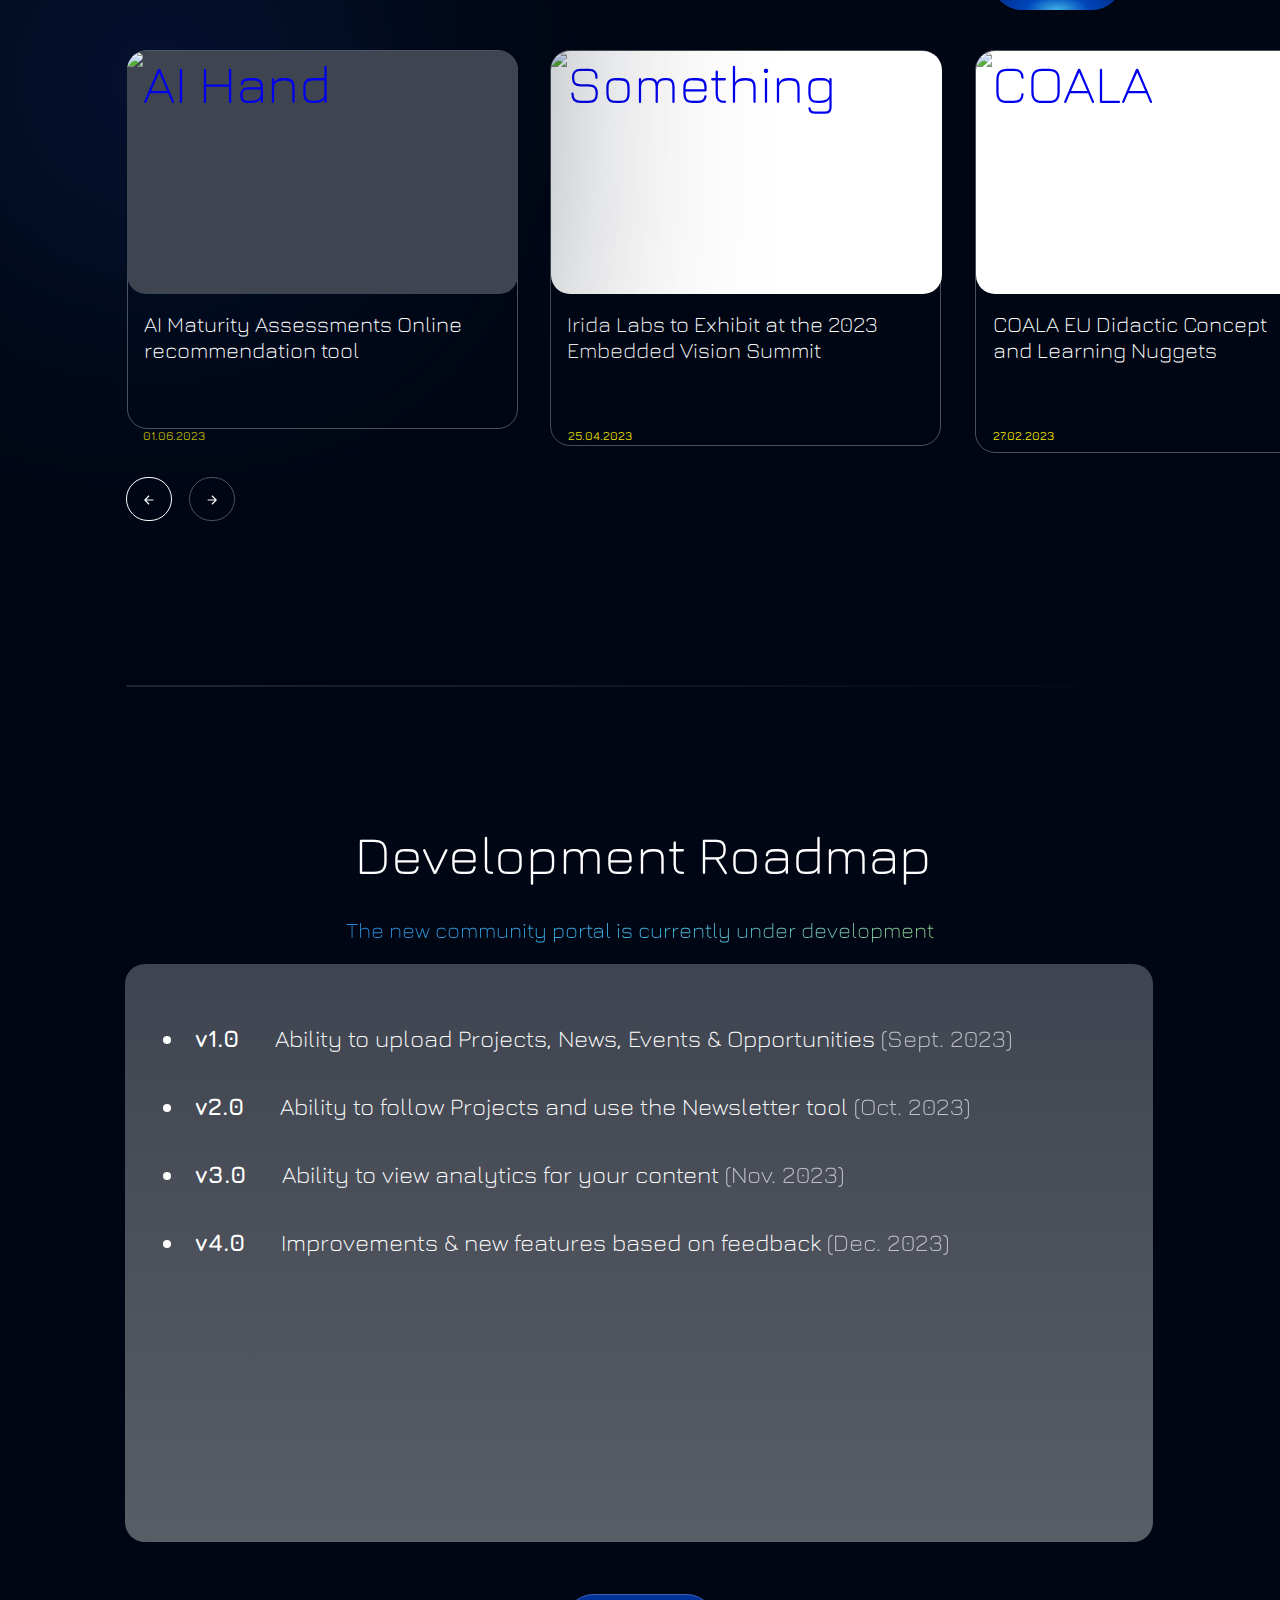
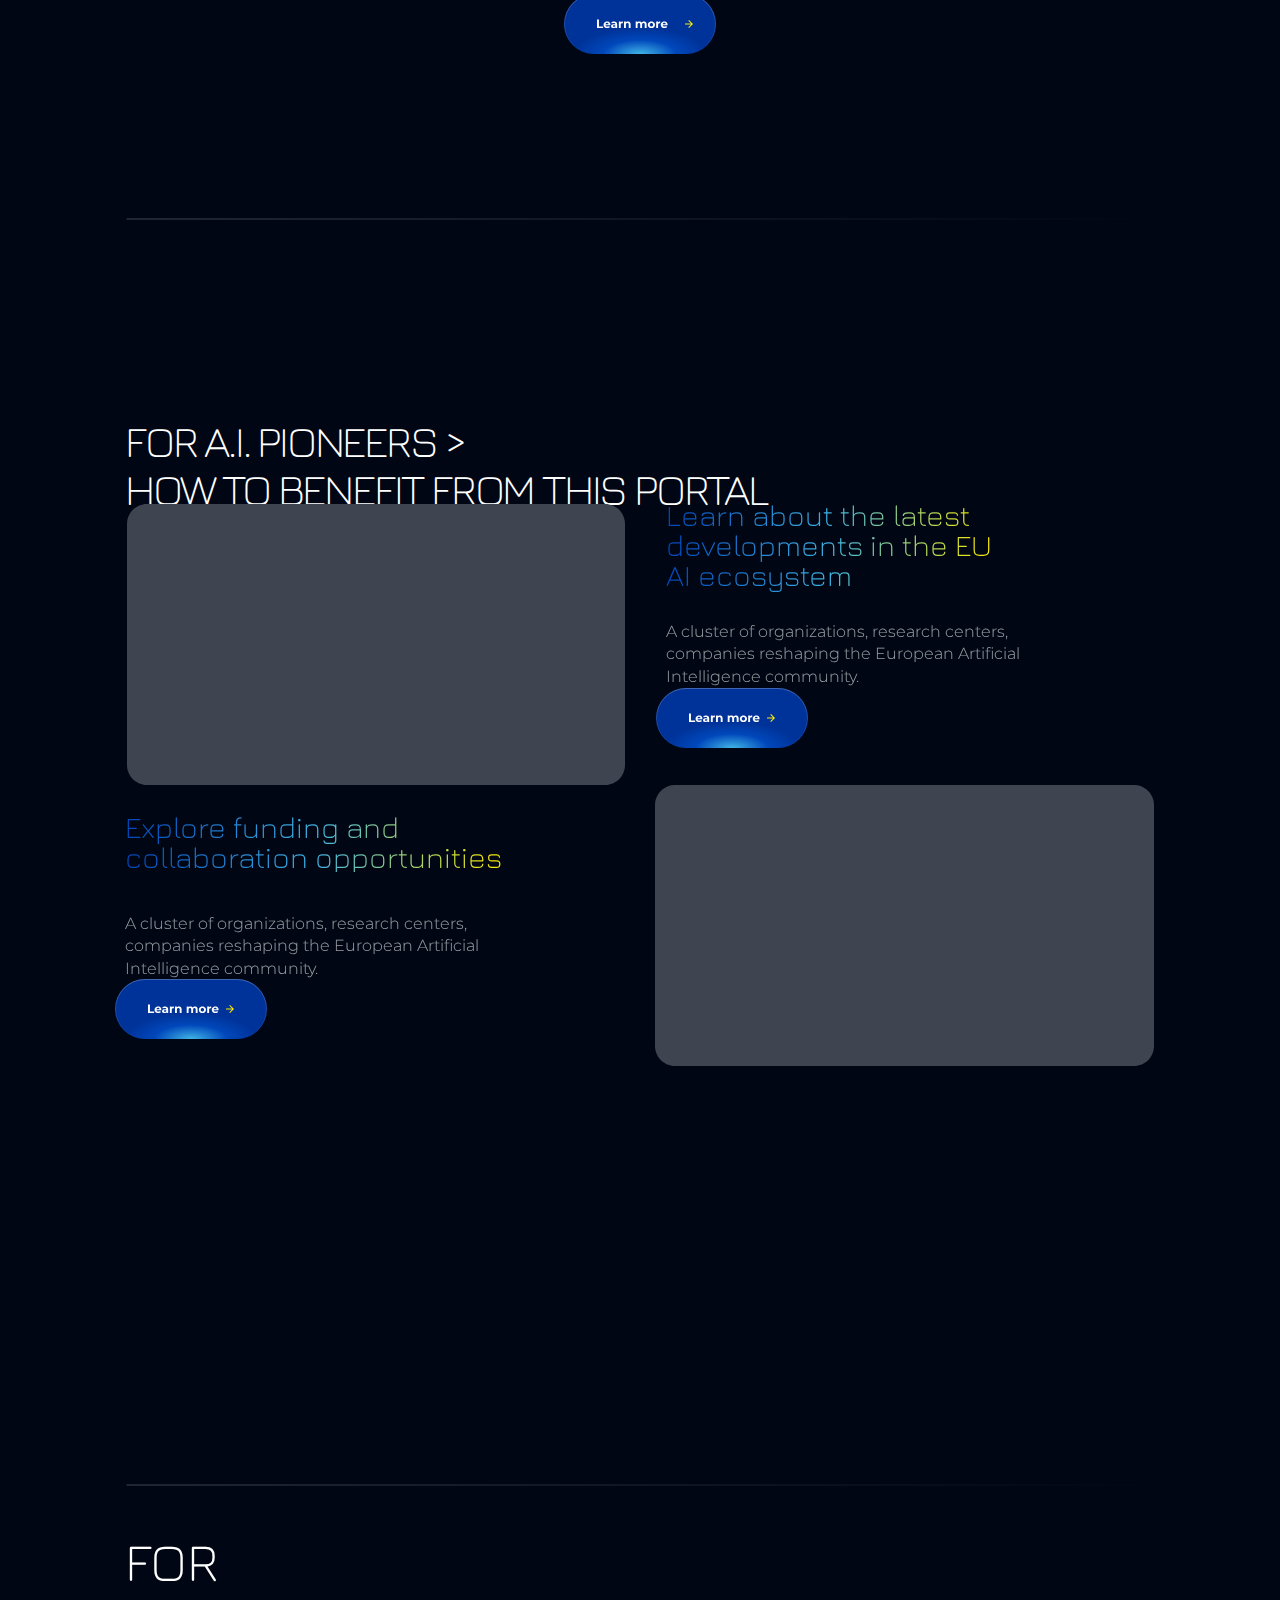
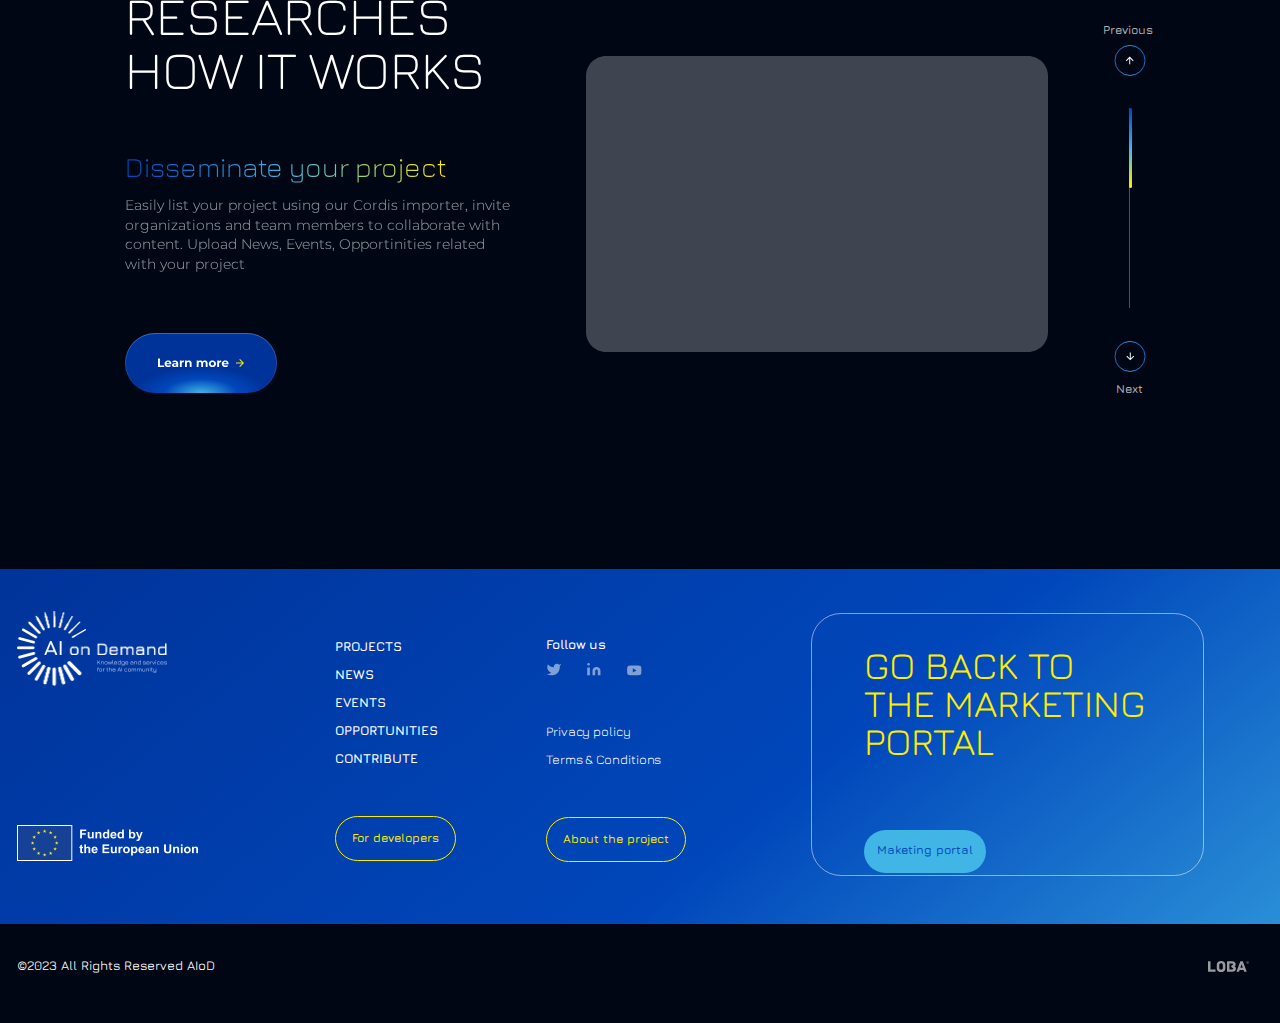
==== commit cdc26fd2: "Fix: Fixed menu on index.html" ====
--- a/index.html
+++ b/index.html
@@ -346,23 +346,34 @@
             </div>
             <div class="frame-22"></div>
         </div>
-        <div class="menu">
-            <img class="logotipo" src="img/logotipo-1.svg" alt="logotipo" />
-            <div class="frame-22-1">
-                <img class="pesquisa" src="img/pesquisa.svg" alt="pesquisa" />
-                <a href="login.html">
-                    <div class="bt-4 bt-8">
-                        <div class="login valign-text-middle jura-semi-bold-yellow-sunshine-12px">Login</div>
-                        <img class="icon_login" src="img/icon-login.svg" alt="icon_login" /></div
-                    ></a>
+        <div class="menu-backdrop">
+
+        </div>
+        <div class="menu-wrapper">
+            <div class="menu-contents">
+                <div class="menu-logo">
+                    <img class="logotipo" src="img/logotipo-1.svg" alt="logotipo" />
+                </div>
+                <div class="menu-items">
+                    <a href="#"><img class="menu-1 menu-6" src="img/menu.svg" alt="Projects" /></a>
+                    <a href="news.html"><img class="menu-2 menu-6" src="img/menu-1.svg" alt="News" /></a>
+                    <a href="#"><img class="menu-3 menu-6" src="img/menu-2.svg" alt="Events" /></a>
+                    <a href="#"> <img class="menu-4 menu-6" src="img/menu-3.svg" alt="Opportunities" /></a>
+                    <a href="#"><img class="menu-5 menu-6" src="img/menu-4.svg" alt="Contribute" /></a>
+                </div>
+                <div class="menu-login">
+                    <div>
+                        <img class="pesquisa" src="img/pesquisa.svg" alt="pesquisa" />
+                    </div>
+                    <div>
+                        <a href="login.html">
+                            <div class="bt-4 bt-8">
+                                <div class="login valign-text-middle jura-semi-bold-yellow-sunshine-12px">Login</div>
+                                <img class="icon_login" src="img/icon-login.svg" alt="icon_login" /></div
+                            ></a>
+                    </div>
+                </div>
             </div>
-        </div>
-        <div class="frame-14">
-            <a href="#"><img class="menu-1 menu-6" src="img/menu.svg" alt="Projects" /></a>
-            <a href="news.html"><img class="menu-2 menu-6" src="img/menu-1.svg" alt="News" /></a>
-            <a href="#"><img class="menu-3 menu-6" src="img/menu-2.svg" alt="Events" /></a>
-            <a href="#"> <img class="menu-4 menu-6" src="img/menu-3.svg" alt="Opportunities" /></a>
-            <a href="#"><img class="menu-5 menu-6" src="img/menu-4.svg" alt="Contribute" /></a>
         </div>
         <div class="group-782">
             <div class="overlap-group6">
--- a/css/main.css
+++ b/css/main.css
@@ -1,5 +1,6 @@
 :root {
     --aiod-c-black: #000613;
+    --aiod-c-black-rgb: 0, 6, 19;
     --aiod-c-blue: #0047BB;
     --aiod-c-cyan: #41B6E6;
     --aiod-c-yellow: #FFED00;
@@ -68,4 +69,78 @@
 
 .development-roadmap ul li span.date {
     font-weight: 100; opacity: 0.65;
+}
+
+.menu-backdrop {
+    display: block;
+    position: fixed;
+    top: 0;
+    height: 107px;
+    width: 100%;
+    background: linear-gradient(180deg, rgba(var(--aiod-c-black-rgb), 1) 25%, rgba(var(--aiod-c-black-rgb), 0) 100%);
+    z-index: 4;
+}
+
+.menu-wrapper {
+    display: block;
+    width: 1330px;
+    margin-left: auto;
+    margin-right: auto;
+    position: absolute;
+    height: 107px;
+    padding: 0;
+    margin-top: 0;
+}
+
+.menu-contents {
+    display: flex;
+    height: 107px;
+    width: 1330px;
+    margin-left: auto;
+    margin-right: auto;
+    position: fixed;
+    top: 0;
+    z-index:5;
+    gap: 32px;
+    margin-top: 0;
+    align-content: center;
+    align-items: center;
+}
+
+.menu-contents .menu-logo {
+    width: 20%;
+    height: 75px;
+}
+.menu-contents .menu-items {
+    display: flex;
+    width: 60%;
+    align-items: center;
+    justify-content: center;
+}
+.menu-contents .menu-items a {
+    display: block !important;
+}
+
+.menu-contents .menu-login {
+    display: flex;
+    width: 20%;
+    gap: 16px;
+    justify-content: right;
+    justify-items: baseline;
+}
+.menu-contents .menu-login div {
+}
+
+
+.menu::before {
+    display: block;
+    width: 100%;
+    height: 32px;
+    top: -32px;
+    background-color: var(--aiod-c-black);
+    position: absolute;
+    content: '';
+}
+.menu {
+    background: linear-gradient(180deg, rgba(var(--aiod-c-black-rgb), 1) 40%, rgba(var(--aiod-c-black-rgb), 0) 100%);
 }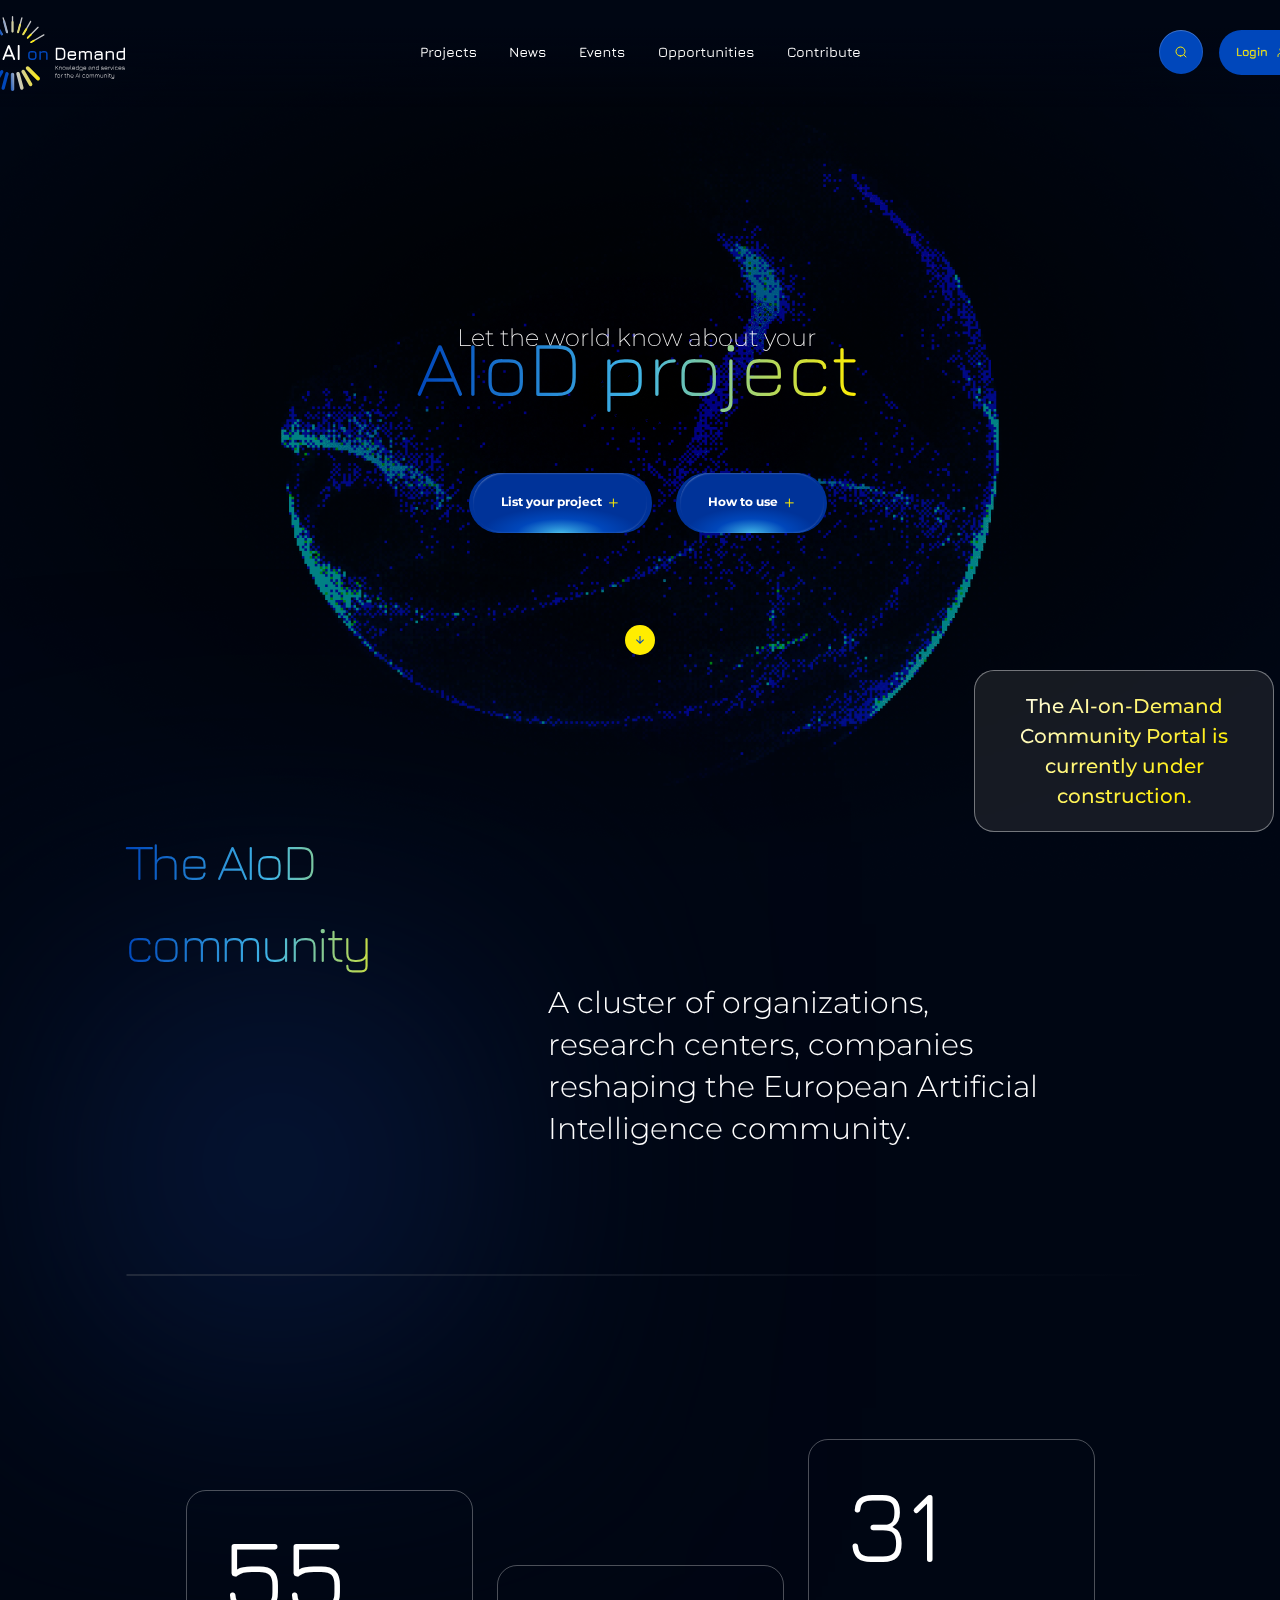
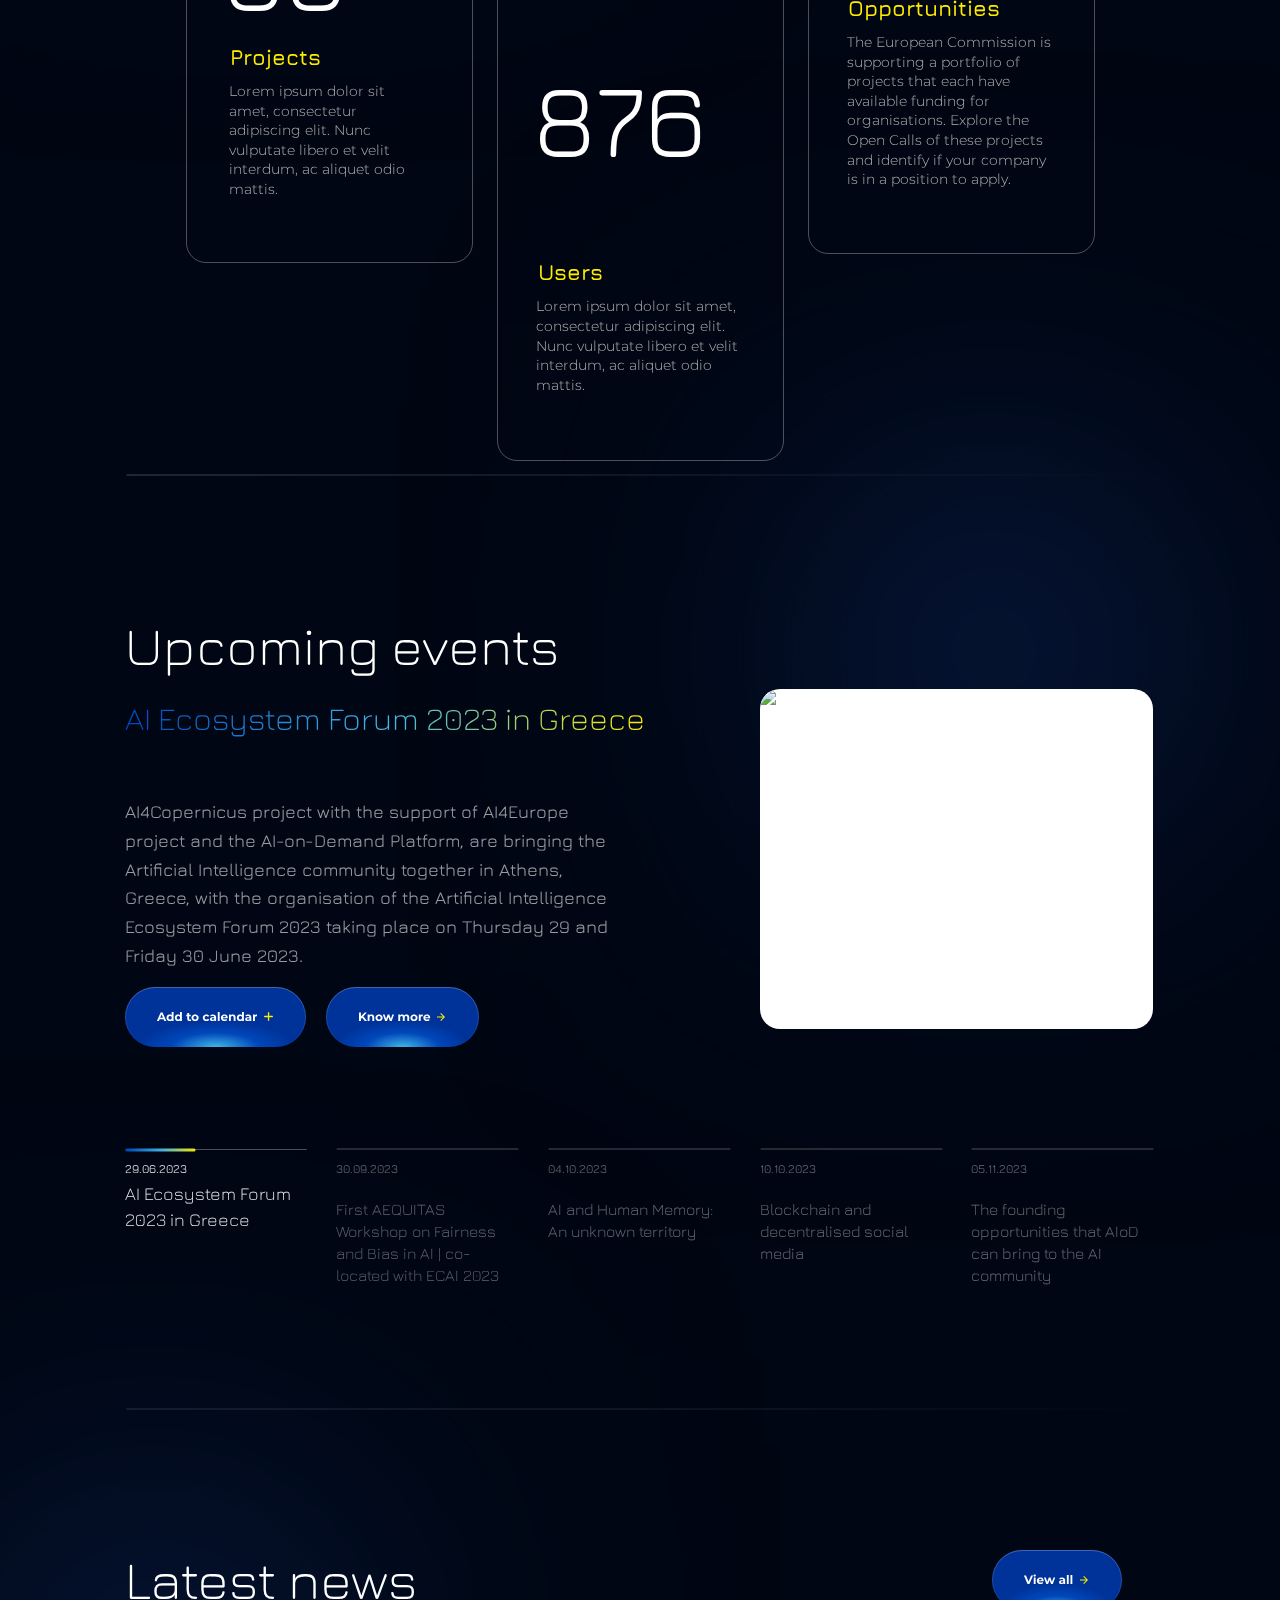
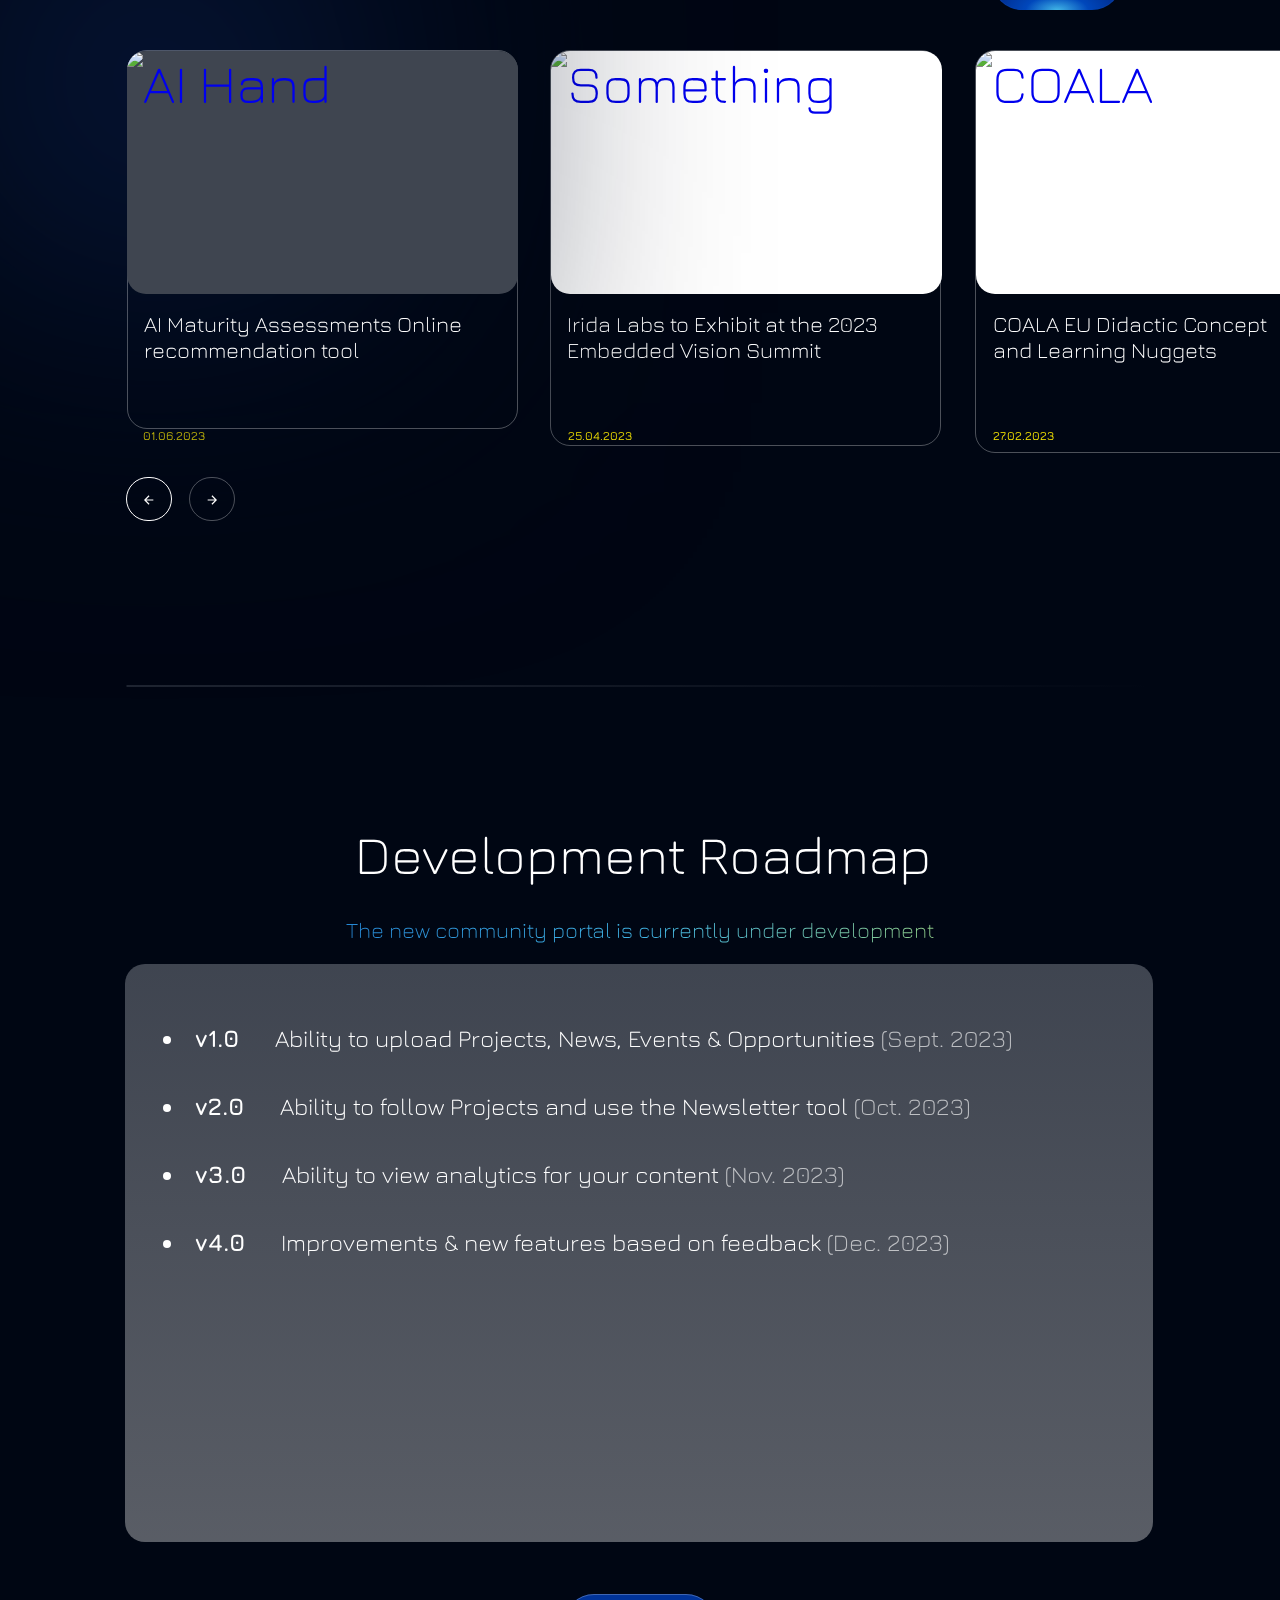
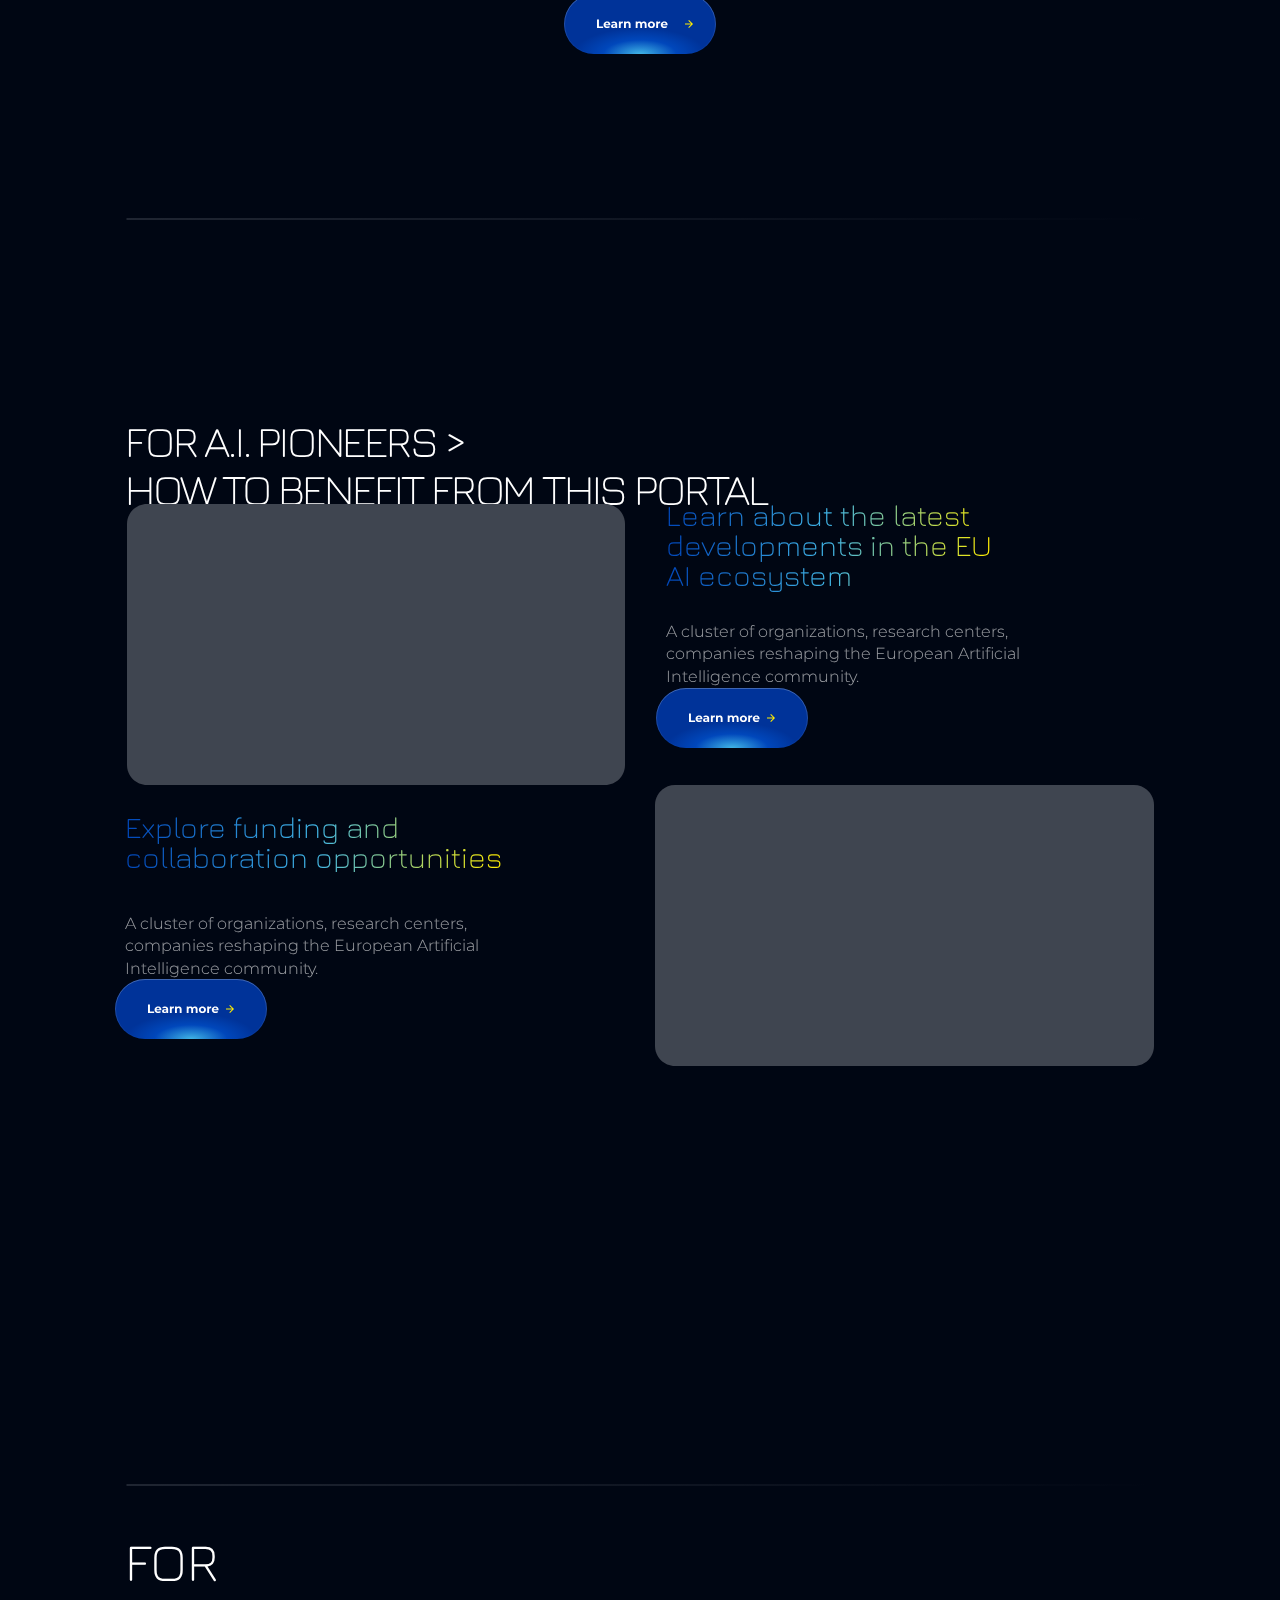
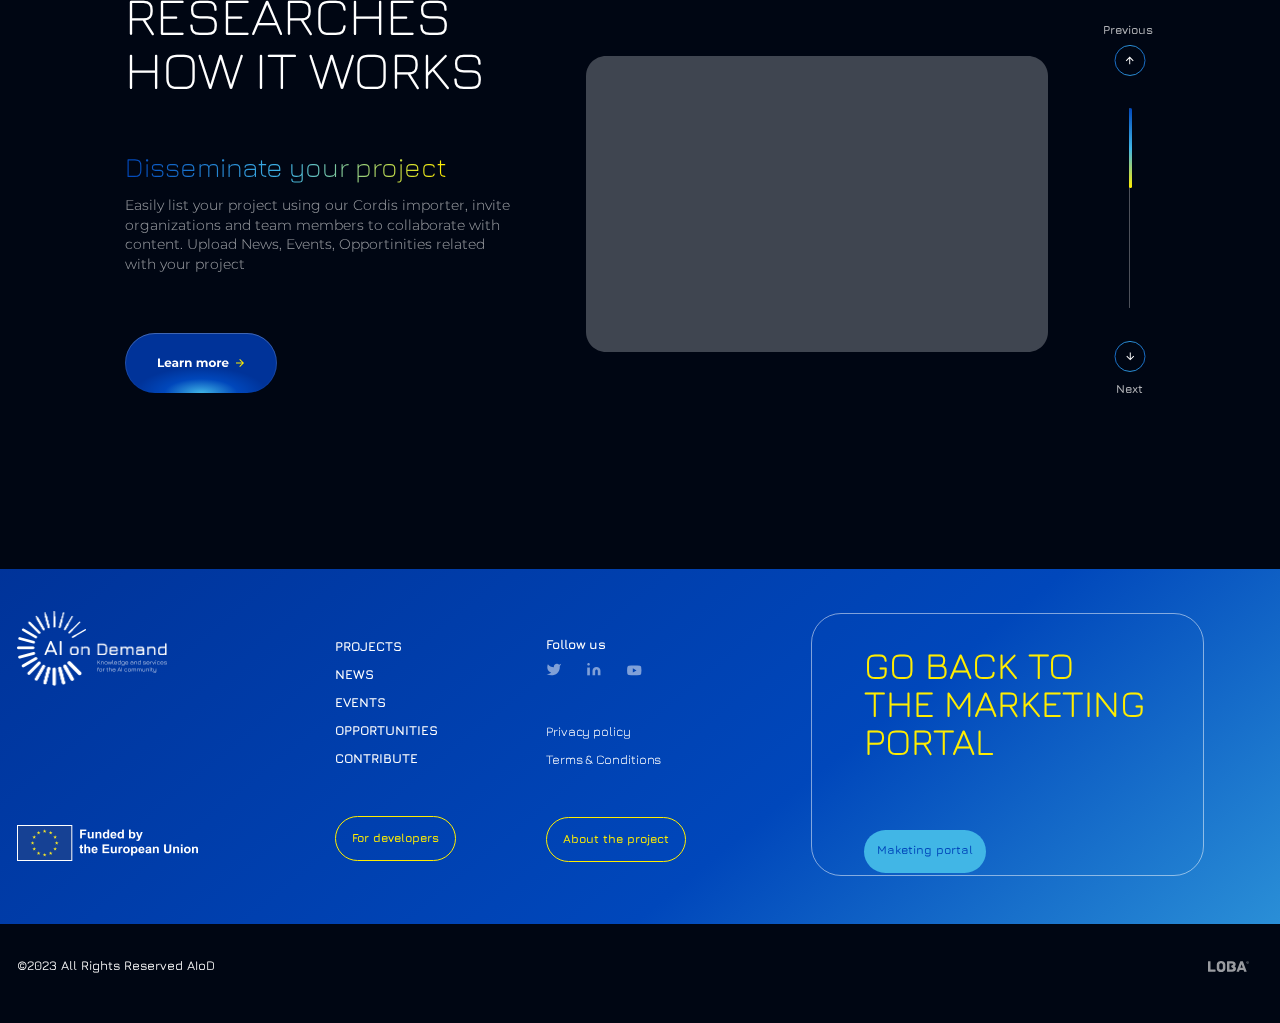
==== commit 064f5f44: "New: Under Construction RGB" ====
--- a/index.html
+++ b/index.html
@@ -441,6 +441,18 @@
         </div>
     </div>
 </div>
+
+<div class="under-construction" draggable="true">
+    <div class="message">
+        <div class="message-content">
+            <div class="message-text">
+                The AI-on-Demand Community Portal is currently under construction.
+            </div>
+        </div>
+    </div>
+</div>
+
 <script src="js/main.js"></script>
+
 </body>
 </html>
--- a/css/main.css
+++ b/css/main.css
@@ -18,6 +18,20 @@
             50% 50% at 50% 50%,
             var(--aiod-c-blue) 0%,
             var(--aiod-c-cyan) 100%
+    );
+    --aiod-gradient-yellow: radial-gradient(
+            50% 50% at 50% 50%,
+            var(--aiod-c-cyan) -20%,
+            var(--aiod-c-yellow) 95%,
+            var(--aiod-c-white) 140%
+    );
+    --aiod-gradient-rgb: linear-gradient(
+            -45deg,
+            var(--aiod-c-white) 0%,
+            var(--aiod-c-cyan) 25%,
+            var(--aiod-c-blue) 50%,
+            var(--aiod-c-yellow) 75%,
+            var(--aiod-c-white) 100%
     );
     --aiod-gradient-azul-button: radial-gradient(
             43.6% 43.6% at 49.98% 100.45%,
@@ -143,4 +157,72 @@
 }
 .menu {
     background: linear-gradient(180deg, rgba(var(--aiod-c-black-rgb), 1) 40%, rgba(var(--aiod-c-black-rgb), 0) 100%);
+}
+
+.login-button {
+    border-radius: 100px;
+    display: flex;
+    align-items: center;
+    background-color: var(--blue-2);
+    border: 1px solid transparent !important;
+    border-image: linear-gradient(to bottom, rgba(255, 255, 255, 0.5), rgba(255, 255, 255, 0.25) 53.65%, rgba(255, 255, 255, 0) 100%) 1;
+    cursor: pointer;
+    gap: 8px;
+    justify-content: center;
+    padding: 10px 16px;
+    position: relative;
+    width: fit-content;
+}
+
+.under-construction {
+    position: fixed;
+    top: 80%;
+    left: 80%;
+    width: 300px;
+    height: 120px;
+    margin: -50px 0 0 -50px;
+    z-index: 200;
+    cursor: not-allowed;
+}
+.message {
+    position: absolute;
+    width:300px;
+    padding: 10px;
+    box-sizing: border-box;
+    border-radius: 20px;
+    border: 1px solid rgba(255, 255, 255, 0.4);
+    background: rgba(0, 0, 0, 0.1);
+    backdrop-filter: blur(15px) contrast(80%);
+}
+
+.message-content {
+    padding: 10px;
+    box-sizing: border-box;
+    border-radius: inherit;
+}
+.message-text {
+    background-color: var(--aiod-c-blue);
+    background-image: var(--aiod-gradient-rgb);
+    background-size: 400%;
+    -webkit-background-clip: text;
+    -moz-background-clip: text;
+    -webkit-text-fill-color: transparent;
+    -moz-text-fill-color: transparent;
+    font-family: var(--font-family-montserrat);
+    font-size: 20px;
+    line-height: 1.5;
+    font-weight: 500;
+    text-align: center;
+    animation: gradient-rgb 10s ease-in-out infinite;
+}
+@keyframes gradient-rgb {
+    0% {
+        background-position: 0% 50%;
+    }
+    50% {
+        background-position: 100% 50%;
+    }
+    100% {
+        background-position: 0% 50%;
+    }
 }